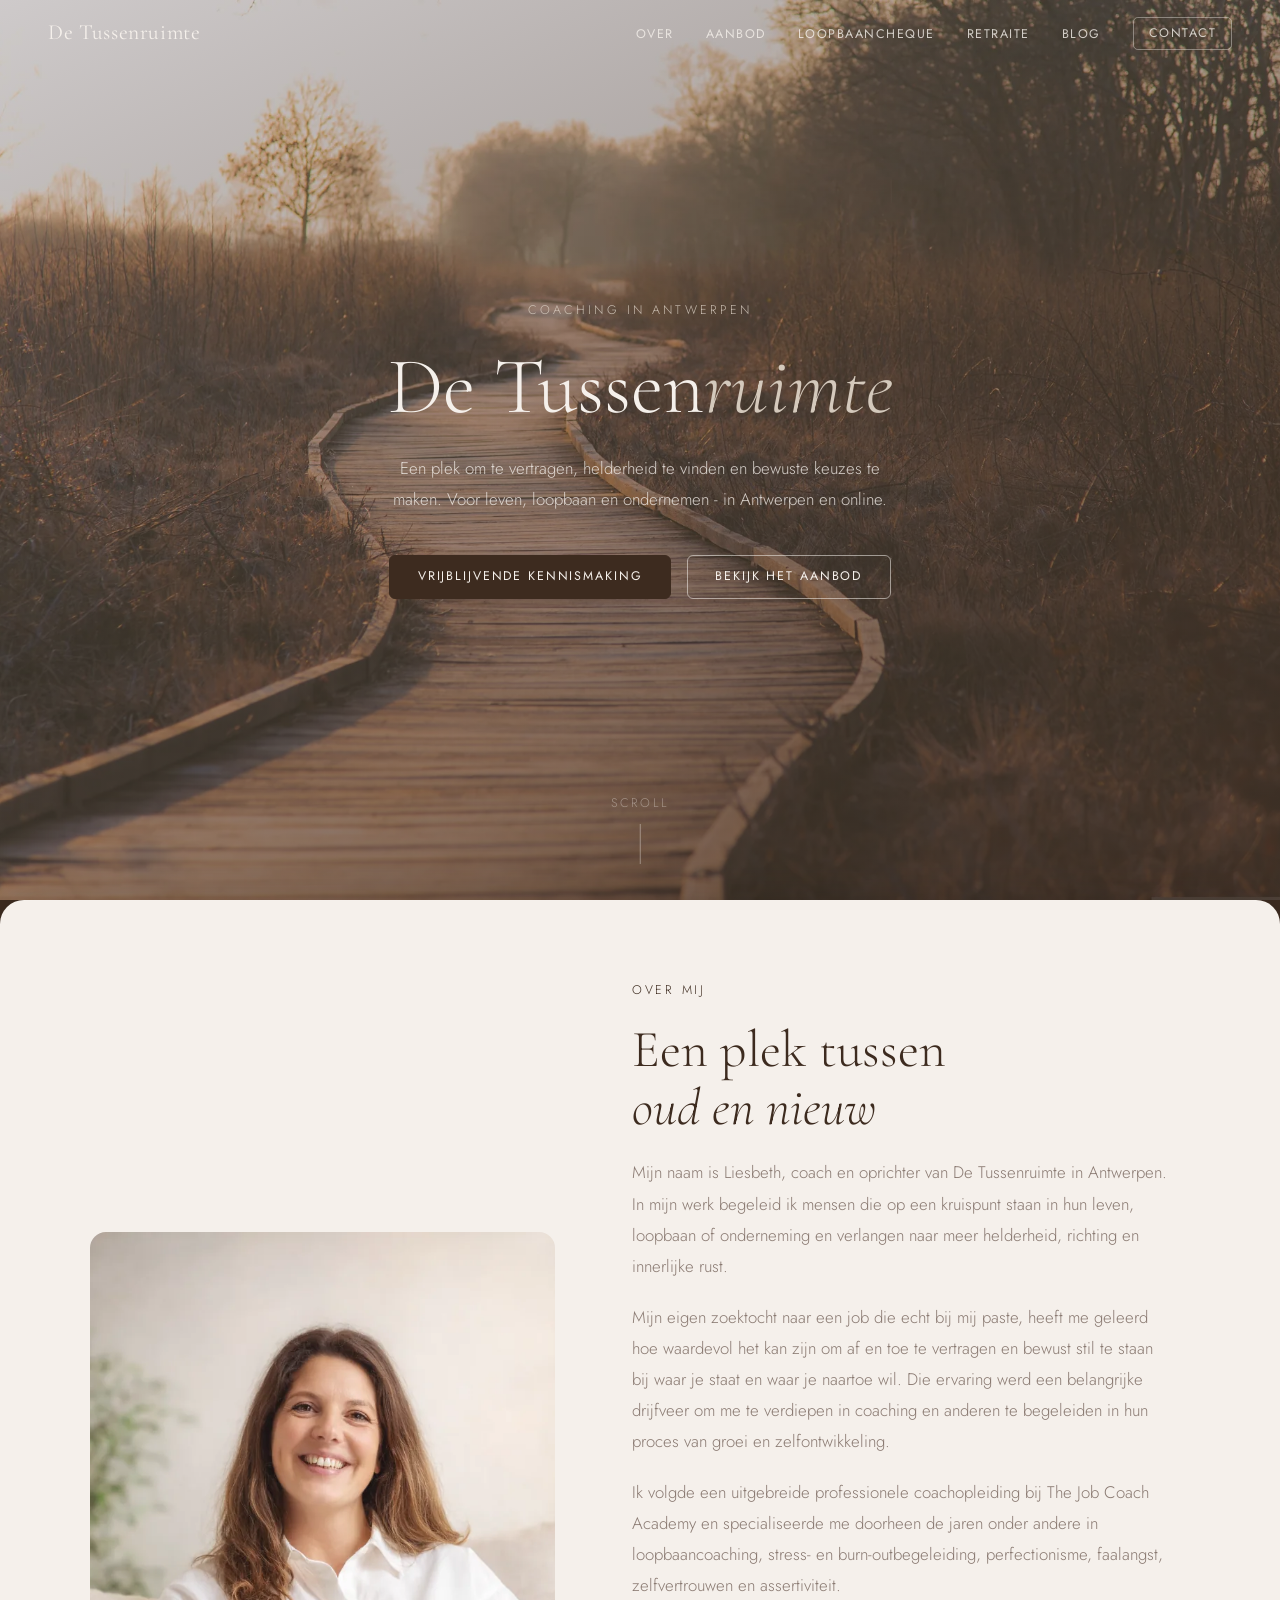
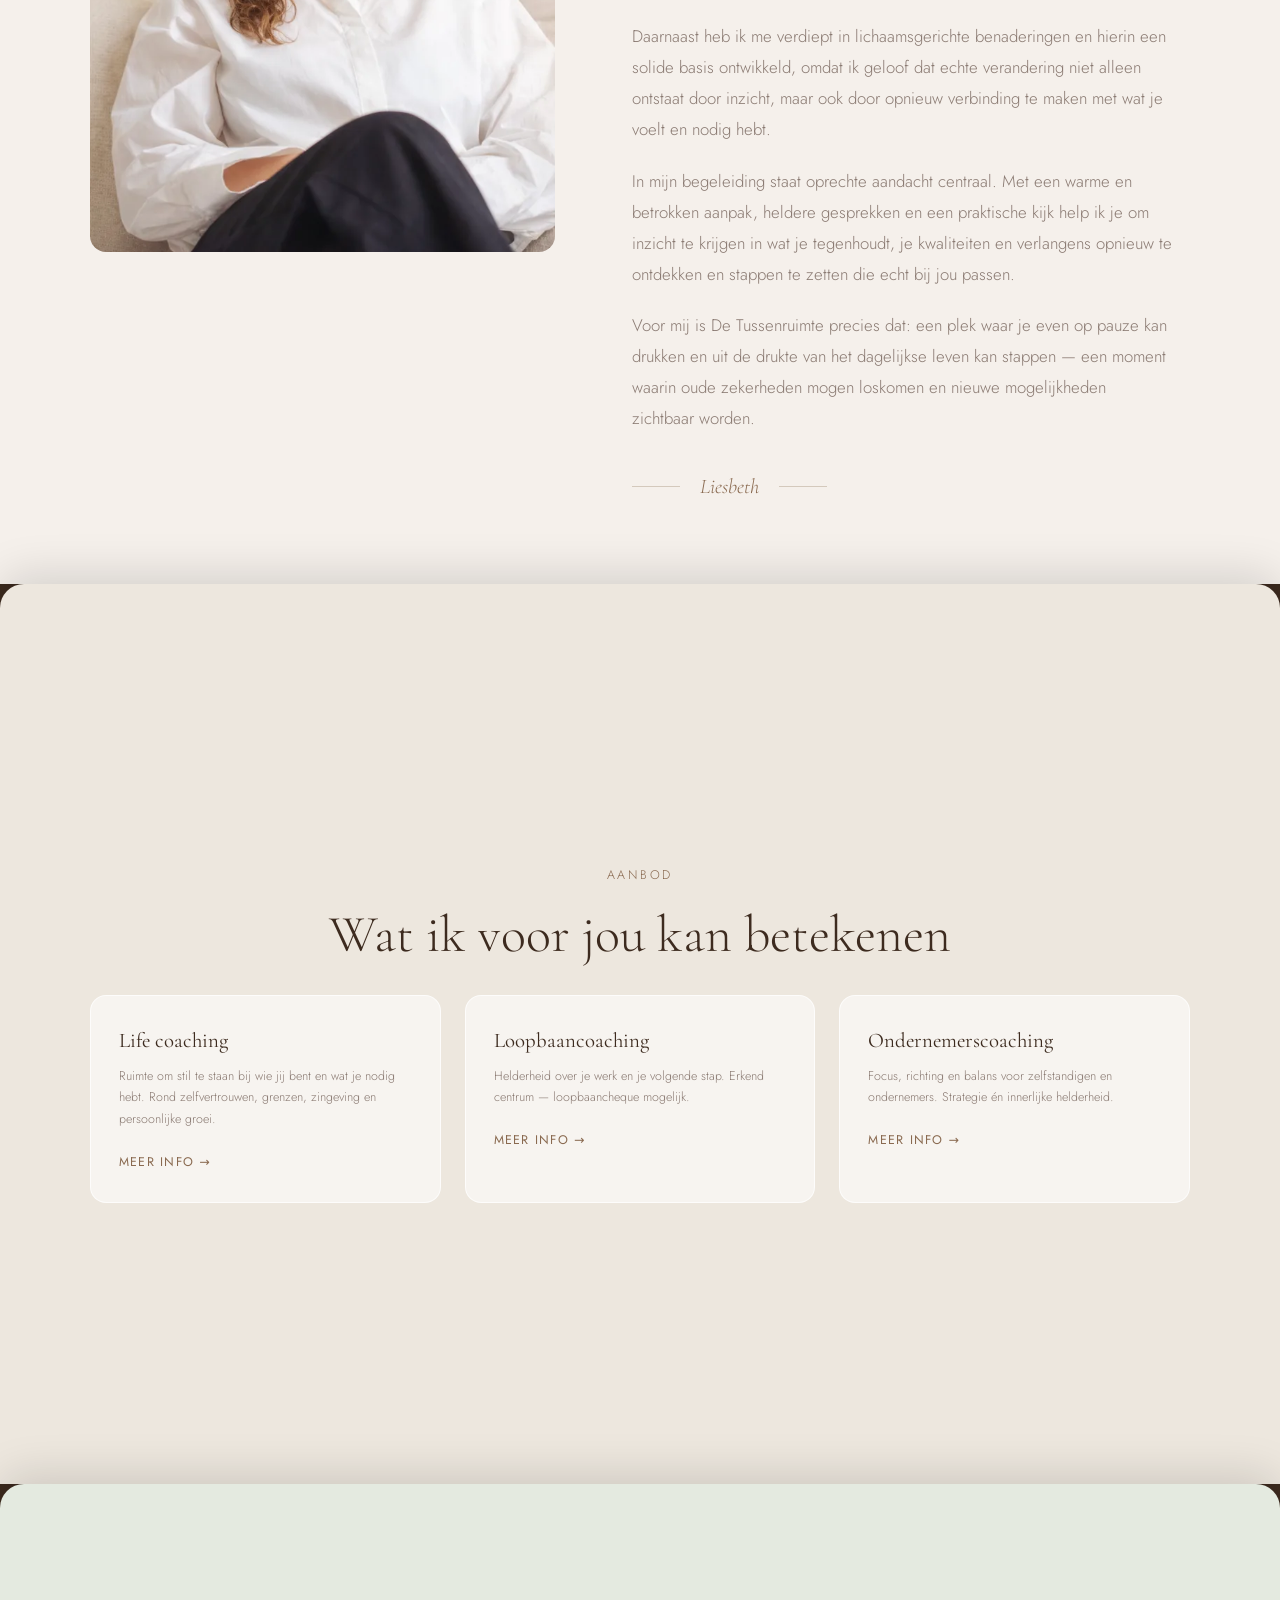
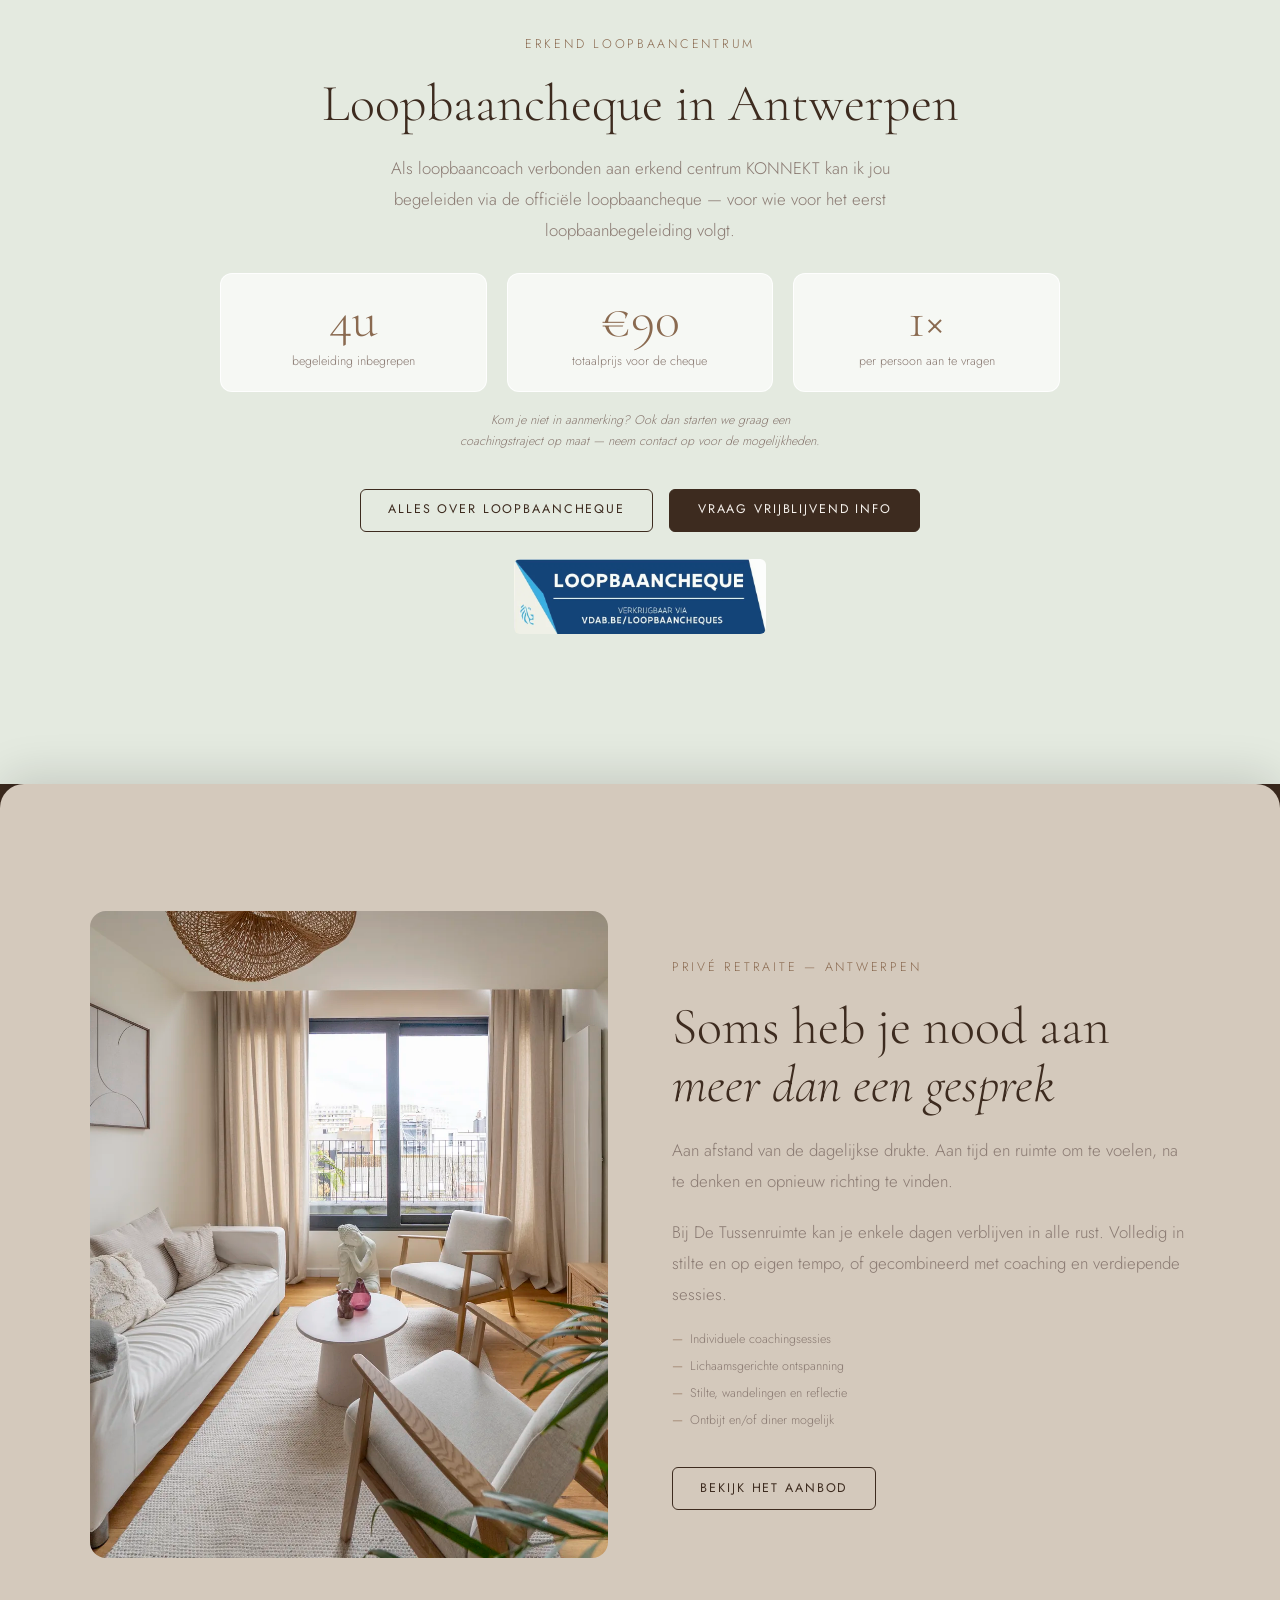
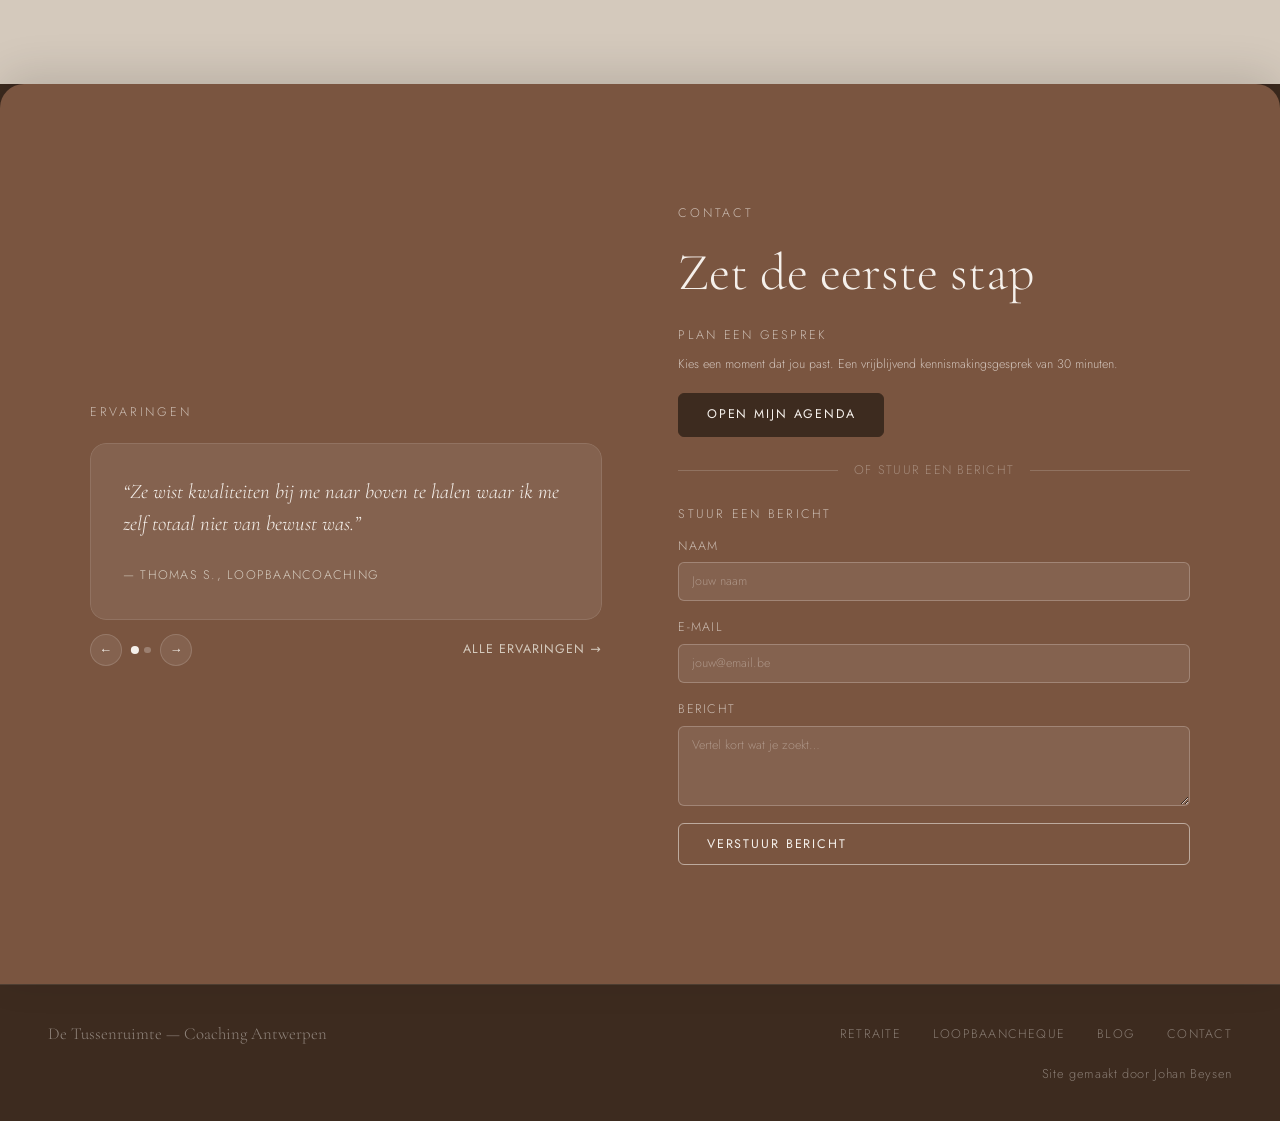
==== index.html @ 57e511c9 "and again" ====
<!DOCTYPE html>
<html lang="nl">
<head>
    <meta charset="UTF-8">
    <meta name="viewport" content="width=device-width, initial-scale=1.0">
    <title>De Tussenruimte — Coaching voor leven, loopbaan en ondernemen in Antwerpen</title>
    <meta name="description" content="De Tussenruimte biedt life coaching, loopbaancoaching en ondernemerscoaching in Antwerpen. Een plek om te vertragen, helderheid te vinden en bewuste keuzes te maken.">
    <link rel="canonical" href="/">

    <link rel="stylesheet" href="assets/css/main.css">
    <link href="https://assets.calendly.com/assets/external/widget.css" rel="stylesheet">
</head>
<body>

    <!-- ══════════════════════════════════════════════════════════════════
         NAVIGATIE (gedeeld over alle pagina's)
         ══════════════════════════════════════════════════════════════════ -->
    <nav class="site-nav" aria-label="Hoofdnavigatie">
        <a href="/" class="site-nav__logo">De Tussenruimte</a>

        <!-- Desktop links -->
        <ul class="site-nav__links" role="list">
            <li><a href="#over"            class="site-nav__link">Over</a></li>
            <li><a href="#diensten"        class="site-nav__link">Aanbod</a></li>
            <li><a href="#loopbaancheque"  class="site-nav__link">Loopbaancheque</a></li>
            <li><a href="retraite/"        class="site-nav__link">Retraite</a></li>
            <li><a href="blog/"            class="site-nav__link">Blog</a></li>
            <li><a href="#contact"         class="site-nav__link site-nav__link--cta">Contact</a></li>
        </ul>

        <!-- Hamburger (mobiel) -->
        <button class="site-nav__toggle" aria-label="Menu openen" aria-expanded="false">
            <span></span><span></span><span></span>
        </button>
    </nav>

    <!-- Mobiel volledige-scherm menu -->
    <div class="site-nav__mobile-menu" role="dialog" aria-label="Mobiel menu">
        <a href="#over"           class="site-nav__mobile-link">Over</a>
        <a href="#diensten"       class="site-nav__mobile-link">Aanbod</a>
        <a href="#loopbaancheque" class="site-nav__mobile-link">Loopbaancheque</a>
        <a href="retraite/"       class="site-nav__mobile-link">Retraite</a>
        <a href="blog/"           class="site-nav__mobile-link">Blog</a>
        <a href="#contact"        class="site-nav__mobile-link">Contact</a>
    </div>


    <div class="stack-wrapper">

    <!-- ══════════════════════════════════════════════════════════════════
         SECTIE 1 — Hero  (onderste laag, als eerste zichtbaar)
         ══════════════════════════════════════════════════════════════════ -->
    <section id="hero" class="stack-section section--hero" aria-label="Hero">
        <div class="hero__bg"     aria-hidden="true"></div>
        <div class="hero__overlay" aria-hidden="true"></div>

        <div class="hero__content">
            <p class="hero__eyebrow" data-cms="home.hero.eyebrow">Coaching in Antwerpen</p>
            <h1 class="hero__title" data-cms="home.hero.title">
                De Tussen<em>ruimte</em>
            </h1>
            <p class="hero__intro" data-cms="home.hero.intro">
                Een plek om te vertragen, helderheid te vinden en bewuste keuzes te maken.<br>
                Voor leven, loopbaan en ondernemen — in Antwerpen en online.
            </p>
            <div class="hero__ctas">
                <a href="#contact" class="btn btn--primary">Vrijblijvende kennismaking</a>
                <a href="#diensten" class="btn btn--outline-light">Bekijk het aanbod</a>
            </div>
        </div>

        <div class="hero__scroll-hint" aria-hidden="true">Scroll</div>
    </section>


    <!-- ══════════════════════════════════════════════════════════════════
         SECTIE 2 — Over De Tussenruimte  (schuift over de hero)
         ══════════════════════════════════════════════════════════════════ -->
    <section id="over" class="stack-section section--over" aria-label="Over De Tussenruimte">
        <div class="over__layout">
            <div class="over__image">
                <picture>
                    <source srcset="assets/Images/coaching/portretLiesbeth.webp" type="image/webp">
                    <img
                        src="assets/Images/coaching/portretLiesbeth.png"
                        alt="Liesbeth — coach bij De Tussenruimte"
                        loading="lazy"
                    >
                </picture>
            </div>
            <div class="section__inner">
                <p class="section__label">Over mij</p>
                <h2 class="section__title">
                    Een plek tussen<br><em>oud en nieuw</em>
                </h2>
                <p class="section__body" data-cms="over.tekst.1">
                    Mijn naam is Liesbeth, coach en oprichter van De Tussenruimte in Antwerpen. In mijn werk begeleid ik mensen die op een kruispunt staan in hun leven, loopbaan of onderneming en verlangen naar meer helderheid, richting en innerlijke rust.
                </p>
                <p class="section__body section__body--mt" data-cms="over.tekst.2">
                    Mijn eigen zoektocht naar een job die echt bij mij paste, heeft me geleerd hoe waardevol het kan zijn om af en toe te vertragen en bewust stil te staan bij waar je staat en waar je naartoe wil. Die ervaring werd een belangrijke drijfveer om me te verdiepen in coaching en anderen te begeleiden in hun proces van groei en zelfontwikkeling.
                </p>
                <p class="section__body section__body--mt" data-cms="over.tekst.3">
                    Ik volgde een uitgebreide professionele coachopleiding bij The Job Coach Academy en specialiseerde me doorheen de jaren onder andere in loopbaancoaching, stress- en burn-outbegeleiding, perfectionisme, faalangst, zelfvertrouwen en assertiviteit.
                </p>
                <p class="section__body section__body--mt" data-cms="over.tekst.4">
                    Daarnaast heb ik me verdiept in lichaamsgerichte benaderingen en hierin een solide basis ontwikkeld, omdat ik geloof dat echte verandering niet alleen ontstaat door inzicht, maar ook door opnieuw verbinding te maken met wat je voelt en nodig hebt.
                </p>
                <p class="section__body section__body--mt" data-cms="over.tekst.5">
                    In mijn begeleiding staat oprechte aandacht centraal. Met een warme en betrokken aanpak, heldere gesprekken en een praktische kijk help ik je om inzicht te krijgen in wat je tegenhoudt, je kwaliteiten en verlangens opnieuw te ontdekken en stappen te zetten die echt bij jou passen.
                </p>
                <p class="section__body section__body--mt" data-cms="over.tekst.6">
                    Voor mij is De Tussenruimte precies dat: een plek waar je even op pauze kan drukken en uit de drukte van het dagelijkse leven kan stappen — een moment waarin oude zekerheden mogen loskomen en nieuwe mogelijkheden zichtbaar worden.
                </p>
                <div class="over__signature">
                    <div class="over__signature-line"></div>
                    <span class="over__signature-name">Liesbeth</span>
                    <div class="over__signature-line"></div>
                </div>
            </div>
        </div>
    </section>


    <!-- ══════════════════════════════════════════════════════════════════
         SECTIE 3 — Diensten  (schuift over "Over")
         ══════════════════════════════════════════════════════════════════ -->
    <section id="diensten" class="stack-section section--diensten" aria-label="Aanbod">
        <div class="section__inner section__inner--lg">
            <p class="section__label">Aanbod</p>
            <h2 class="section__title">Wat ik voor jou kan betekenen</h2>

            <div class="service-grid">

                <article class="service-card">
                    <div class="service-card__number">01</div>
                    <h3 class="service-card__title">Life coaching</h3>
                    <p class="service-card__text">
                        Ruimte om stil te staan bij wie jij bent en wat je nodig hebt.
                        Rond zelfvertrouwen, grenzen, zingeving en persoonlijke groei.
                    </p>
                    <a href="life-coaching/" class="service-card__link">Meer info</a>
                </article>

                <article class="service-card">
                    <div class="service-card__number">02</div>
                    <h3 class="service-card__title">Loopbaancoaching</h3>
                    <p class="service-card__text">
                        Helderheid over je werk en je volgende stap. Erkend centrum —
                        loopbaancheque mogelijk.
                    </p>
                    <a href="loopbaancoaching/" class="service-card__link">Meer info</a>
                </article>

                <article class="service-card">
                    <div class="service-card__number">03</div>
                    <h3 class="service-card__title">Ondernemerscoaching</h3>
                    <p class="service-card__text">
                        Focus, richting en balans voor zelfstandigen en ondernemers.
                        Strategie én innerlijke helderheid.
                    </p>
                    <a href="ondernemerscoaching/" class="service-card__link">Meer info</a>
                </article>

            </div>
        </div>
    </section>


    <!-- ══════════════════════════════════════════════════════════════════
         SECTIE 4 — Loopbaancheque  (id voor directe SEO-link)
         ══════════════════════════════════════════════════════════════════ -->
    <section id="loopbaancheque" class="stack-section section--cheque" aria-label="Loopbaancheque">
        <div class="section__inner section__inner--md">
            <p class="section__label">Erkend loopbaancentrum</p>
            <h2 class="section__title">Loopbaancheque in Antwerpen</h2>
            <p class="section__body">
                Als loopbaancoach verbonden aan erkend centrum KONNEKT kan ik jou
                begeleiden via de officiële loopbaancheque — voor wie voor het eerst
                loopbaanbegeleiding volgt.
            </p>

            <div class="cheque-highlights">
                <div class="cheque-item">
                    <div class="cheque-item__value">4u</div>
                    <div class="cheque-item__desc">begeleiding inbegrepen</div>
                </div>
                <div class="cheque-item">
                    <div class="cheque-item__value">€90</div>
                    <div class="cheque-item__desc">totaalprijs voor de cheque</div>
                </div>
                <div class="cheque-item">
                    <div class="cheque-item__value">1×</div>
                    <div class="cheque-item__desc">per persoon aan te vragen</div>
                </div>
            </div>

            <p class="cheque-note">
                Kom je niet in aanmerking? Ook dan starten we graag een coachingstraject
                op maat — neem contact op voor de mogelijkheden.
            </p>

            <div class="section__ctas">
                <a href="loopbaancheque/" class="btn btn--outline">Alles over loopbaancheque</a>
                <a href="#contact"        class="btn btn--primary">Vraag vrijblijvend info</a>
            </div>

            <picture>
                <source srcset="assets/Images/logo-VDAB-002-768x229.webp" type="image/webp">
                <img
                    src="assets/Images/logo-VDAB-002-768x229.jpg"
                    alt="Loopbaancheque — verkrijgbaar via VDAB"
                    class="vdab-badge"
                    loading="lazy"
                >
            </picture>
        </div>
    </section>


    <!-- ══════════════════════════════════════════════════════════════════
         SECTIE 5 — Retraite teaser  (schuift over "Loopbaancheque")
         ══════════════════════════════════════════════════════════════════ -->
    <section id="retraite-preview" class="stack-section section--retraite" aria-label="Privé retraite">
        <div class="retraite-layout">

            <div class="retraite-layout__image">
                <picture>
                    <source srcset="assets/Images/retraite/RS_04583.webp" type="image/webp">
                    <img
                        src="assets/Images/retraite/RS_04583.jpg"
                        alt="Lichte woonkamer van de retraiteruimte in Antwerpen"
                        data-cms="home.retraite.image"
                        loading="lazy"
                    >
                </picture>
            </div>

            <div class="retraite-layout__content">
                <p class="section__label">Privé retraite — Antwerpen</p>
                <h2 class="section__title">Soms heb je nood aan<br><em>meer dan een gesprek</em></h2>
                <p class="section__body">
                    Aan afstand van de dagelijkse drukte. Aan tijd en ruimte om te voelen,
                    na te denken en opnieuw richting te vinden.
                </p>
                <p class="section__body section__body--mt">
                    Bij De Tussenruimte kan je enkele dagen verblijven in alle rust.
                    Volledig in stilte en op eigen tempo, of gecombineerd met coaching
                    en verdiepende sessies.
                </p>

                <ul class="retraite-includes" aria-label="Wat inbegrepen is">
                    <li>Individuele coachingsessies</li>
                    <li>Lichaamsgerichte ontspanning</li>
                    <li>Stilte, wandelingen en reflectie</li>
                    <li>Ontbijt en/of diner mogelijk</li>
                </ul>

                <div class="section__ctas">
                    <a href="retraite/" class="btn btn--outline">Bekijk het aanbod</a>
                </div>
            </div>

        </div>
    </section>


    <!-- ══════════════════════════════════════════════════════════════════
         SECTIE 6 — Contact  (bovenste laag)
         ══════════════════════════════════════════════════════════════════ -->
    <section id="contact" class="stack-section section--contact" aria-label="Contact">
        <div class="contact-layout">

            <!-- Testimonials -->
            <div>
                <p class="section__label">Ervaringen</p>
                <div class="testimonial-carousel">
                    <div class="testimonial-carousel__track-wrapper">
                        <div class="testimonial-carousel__track">
                            <a href="ervaringen/#thomas" class="testimonial-card">
                                <p class="testimonial-card__quote">
                                    Ze wist kwaliteiten bij me naar boven te halen waar ik me zelf totaal niet van bewust was.
                                </p>
                                <span class="testimonial-card__author">— Thomas S., loopbaancoaching</span>
                            </a>
                            <a href="ervaringen/#maxim" class="testimonial-card">
                                <p class="testimonial-card__quote">
                                    Haar oprecht luisteren bracht rust in dat tollend hoofd van me.
                                </p>
                                <span class="testimonial-card__author">— Maxim L., loopbaancoaching</span>
                            </a>
                        </div>
                    </div>
                    <div class="testimonial-carousel__footer">
                        <div class="testimonial-carousel__controls">
                            <button class="testimonial-carousel__btn" data-dir="-1" aria-label="Vorige">←</button>
                            <div class="testimonial-carousel__dots">
                                <button class="testimonial-carousel__dot testimonial-carousel__dot--active" aria-label="Review 1"></button>
                                <button class="testimonial-carousel__dot" aria-label="Review 2"></button>
                            </div>
                            <button class="testimonial-carousel__btn" data-dir="1" aria-label="Volgende">→</button>
                        </div>
                        <a href="ervaringen/" class="testimonial-carousel__link">Alle ervaringen</a>
                    </div>
                </div>
            </div>

            <!-- Contactopties -->
            <div>
                <p class="section__label">Contact</p>
                <h2 class="section__title">
                    Zet de eerste stap
                </h2>

                <!-- Optie 1: Calendly -->
                <p class="contact-option__heading">Plan een gesprek</p>
                <p class="contact-option__text">
                    Kies een moment dat jou past. Een vrijblijvend
                    kennismakingsgesprek van 30 minuten.
                </p>
                <a href="" onclick="Calendly.initPopupWidget({url:'https://calendly.com/liesbeth-de-tussenruimte'});return false;" class="btn btn--primary">Open mijn agenda</a>

                <!-- Scheiding -->
                <div class="contact-divider"><span>of stuur een bericht</span></div>

                <!-- Optie 2: Formulier -->
                <p class="contact-option__heading">Stuur een bericht</p>
                <form
                    name="contact"
                    method="POST"
                    netlify
                    data-netlify="true"
                    netlify-honeypot="bot-field"
                    action="/bedankt/"
                    class="contact-form"
                >
                    <input type="hidden" name="form-name" value="contact">
                    <p hidden><input name="bot-field"></p>

                    <div class="form-group">
                        <label for="naam">Naam</label>
                        <input
        ''                    type="text"
                            id="naam"
                            name="naam"
                            placeholder="Jouw naam"
                            required
                            autocomplete="name"
                        >
                    </div>

                    <div class="form-group">
                        <label for="email">E-mail</label>
                        <input
                            type="email"
                            id="email"
                            name="email"
                            placeholder="jouw@email.be"
                            required
                            autocomplete="email"
                        >
                    </div>

                    <div class="form-group">
                        <label for="bericht">Bericht</label>
                        <textarea
                            id="bericht"
                            name="bericht"
                            placeholder="Vertel kort wat je zoekt…"
                            required
                        ></textarea>
                    </div>

                    <button type="submit" class="btn btn--outline-light">
                        Verstuur bericht
                    </button>
                </form>
            </div>

        </div>
    </section>

    </div><!-- /.stack-wrapper -->


    <!-- ══════════════════════════════════════════════════════════════════
         FOOTER
         ══════════════════════════════════════════════════════════════════ -->
    <footer class="site-footer">
        <span class="footer__brand">De Tussenruimte — Coaching Antwerpen</span>
        <nav class="footer__links" aria-label="Footernavigatie">
            <a href="retraite/"      class="footer__link">Retraite</a>
            <a href="loopbaancheque/" class="footer__link">Loopbaancheque</a>
            <a href="blog/"          class="footer__link">Blog</a>
            <a href="#contact"       class="footer__link">Contact</a>
        </nav>
        <small class="footer__credit">Site gemaakt door <a href="https://johanbeysen.online" rel="noopener noreferrer">Johan Beysen</a></small>
    </footer>

    <script src="https://assets.calendly.com/assets/external/widget.js" type="text/javascript" async></script>
    <script src="assets/js/nav.js"></script>
    <script src="assets/js/content.js"></script>
    <script>
      (function() {
        var hash = window.location.hash || '';
        if (hash.includes('invite_token') || hash.includes('confirmation_token') || hash.includes('recovery_token')) {
          var s = document.createElement('script');
          s.src = 'https://identity.netlify.com/v1/netlify-identity-widget.js';
          s.onload = function() {
            window.netlifyIdentity.on('login', function() {
              document.location.href = '/admin/';
            });
          };
          document.head.appendChild(s);
        }
      })();
    </script>
</body>
</html>
---- assets/css/main.css ----
/* ============================================================================
   De Tussenruimte — Gedeelde stijlen
   Organisatie: fonts → tokens → reset → nav → knoppen → layout → secties → footer
   ============================================================================ */

/* ─── Zelf-gehoste fonts (OFL-licentie) ─────────────────────────────────── */
@font-face {
    font-family: 'Cormorant Garamond';
    font-style: normal;
    font-weight: 300;
    font-display: swap;
    src: url('../fonts/cormorant-garamond-normal-latin-ext.woff2') format('woff2');
    unicode-range: U+0100-02BA, U+02BD-02C5, U+02C7-02CC, U+02CE-02D7, U+02DD-02FF, U+0304, U+0308, U+0329, U+1D00-1DBF, U+1E00-1E9F, U+1EF2-1EFF, U+2020, U+20A0-20AB, U+20AD-20C0, U+2113, U+2C60-2C7F, U+A720-A7FF;
}
@font-face {
    font-family: 'Cormorant Garamond';
    font-style: normal;
    font-weight: 300;
    font-display: swap;
    src: url('../fonts/cormorant-garamond-normal-latin.woff2') format('woff2');
    unicode-range: U+0000-00FF, U+0131, U+0152-0153, U+02BB-02BC, U+02C6, U+02DA, U+02DC, U+0304, U+0308, U+0329, U+2000-206F, U+20AC, U+2122, U+2191, U+2193, U+2212, U+2215, U+FEFF, U+FFFD;
}
@font-face {
    font-family: 'Cormorant Garamond';
    font-style: normal;
    font-weight: 400;
    font-display: swap;
    src: url('../fonts/cormorant-garamond-normal-latin-ext.woff2') format('woff2');
    unicode-range: U+0100-02BA, U+02BD-02C5, U+02C7-02CC, U+02CE-02D7, U+02DD-02FF, U+0304, U+0308, U+0329, U+1D00-1DBF, U+1E00-1E9F, U+1EF2-1EFF, U+2020, U+20A0-20AB, U+20AD-20C0, U+2113, U+2C60-2C7F, U+A720-A7FF;
}
@font-face {
    font-family: 'Cormorant Garamond';
    font-style: normal;
    font-weight: 400;
    font-display: swap;
    src: url('../fonts/cormorant-garamond-normal-latin.woff2') format('woff2');
    unicode-range: U+0000-00FF, U+0131, U+0152-0153, U+02BB-02BC, U+02C6, U+02DA, U+02DC, U+0304, U+0308, U+0329, U+2000-206F, U+20AC, U+2122, U+2191, U+2193, U+2212, U+2215, U+FEFF, U+FFFD;
}
@font-face {
    font-family: 'Cormorant Garamond';
    font-style: italic;
    font-weight: 300;
    font-display: swap;
    src: url('../fonts/cormorant-garamond-italic-300-latin-ext.woff2') format('woff2');
    unicode-range: U+0100-02BA, U+02BD-02C5, U+02C7-02CC, U+02CE-02D7, U+02DD-02FF, U+0304, U+0308, U+0329, U+1D00-1DBF, U+1E00-1E9F, U+1EF2-1EFF, U+2020, U+20A0-20AB, U+20AD-20C0, U+2113, U+2C60-2C7F, U+A720-A7FF;
}
@font-face {
    font-family: 'Cormorant Garamond';
    font-style: italic;
    font-weight: 300;
    font-display: swap;
    src: url('../fonts/cormorant-garamond-italic-300-latin.woff2') format('woff2');
    unicode-range: U+0000-00FF, U+0131, U+0152-0153, U+02BB-02BC, U+02C6, U+02DA, U+02DC, U+0304, U+0308, U+0329, U+2000-206F, U+20AC, U+2122, U+2191, U+2193, U+2212, U+2215, U+FEFF, U+FFFD;
}
@font-face {
    font-family: 'Jost';
    font-style: normal;
    font-weight: 300;
    font-display: swap;
    src: url('../fonts/jost-normal-latin-ext.woff2') format('woff2');
    unicode-range: U+0100-02BA, U+02BD-02C5, U+02C7-02CC, U+02CE-02D7, U+02DD-02FF, U+0304, U+0308, U+0329, U+1D00-1DBF, U+1E00-1E9F, U+1EF2-1EFF, U+2020, U+20A0-20AB, U+20AD-20C0, U+2113, U+2C60-2C7F, U+A720-A7FF;
}
@font-face {
    font-family: 'Jost';
    font-style: normal;
    font-weight: 300;
    font-display: swap;
    src: url('../fonts/jost-normal-latin.woff2') format('woff2');
    unicode-range: U+0000-00FF, U+0131, U+0152-0153, U+02BB-02BC, U+02C6, U+02DA, U+02DC, U+0304, U+0308, U+0329, U+2000-206F, U+20AC, U+2122, U+2191, U+2193, U+2212, U+2215, U+FEFF, U+FFFD;
}
@font-face {
    font-family: 'Jost';
    font-style: normal;
    font-weight: 400;
    font-display: swap;
    src: url('../fonts/jost-normal-latin-ext.woff2') format('woff2');
    unicode-range: U+0100-02BA, U+02BD-02C5, U+02C7-02CC, U+02CE-02D7, U+02DD-02FF, U+0304, U+0308, U+0329, U+1D00-1DBF, U+1E00-1E9F, U+1EF2-1EFF, U+2020, U+20A0-20AB, U+20AD-20C0, U+2113, U+2C60-2C7F, U+A720-A7FF;
}
@font-face {
    font-family: 'Jost';
    font-style: normal;
    font-weight: 400;
    font-display: swap;
    src: url('../fonts/jost-normal-latin.woff2') format('woff2');
    unicode-range: U+0000-00FF, U+0131, U+0152-0153, U+02BB-02BC, U+02C6, U+02DA, U+02DC, U+0304, U+0308, U+0329, U+2000-206F, U+20AC, U+2122, U+2191, U+2193, U+2212, U+2215, U+FEFF, U+FFFD;
}

/* ─── Design tokens ──────────────────────────────────────────────────────── */
:root {
    /* Kleurenpalet: zachte aardtonen */
    --clr-cream:        #f5f0eb;
    --clr-sand:         #ede7de;
    --clr-sage:         #e4eae0;
    --clr-stone:        #d4c9bc;
    --clr-earth:        #8a6a50;
    --clr-deep:         #3d2b1f;
    --clr-text:         #2d2420;
    --clr-text-muted:   #8a7a72;

    /* Typografie */
    --font-heading: 'Cormorant Garamond', Georgia, serif;
    --font-body:    'Jost', system-ui, sans-serif;

    /* Fluid type scale — schaalt vloeiend mee met de schermgrootte */
    --type-label:   clamp(0.68rem,  1.3vw,  0.78rem);
    --type-body:    clamp(0.95rem,  1.8vw,  1.05rem);
    --type-lead:    clamp(1.1rem,   2.2vw,  1.3rem);
    --type-title:   clamp(1.9rem,   4.5vw,  3.25rem);
    --type-display: clamp(2.75rem,  6.5vw,  5rem);

    /* Container-breedtes */
    --container-sm: min(640px, 88vw);
    --container-md: min(840px, 88vw);
    --container-lg: min(1100px, 88vw);

    /* Decoratief */
    --radius-card:  1.5rem;
    --shadow-card:  0 -10px 44px rgba(0, 0, 0, 0.13);
    --transition:   0.25s ease;
    --nav-h:        64px;
}

/* ─── Reset ──────────────────────────────────────────────────────────────── */
*, *::before, *::after {
    box-sizing: border-box;
    margin: 0;
    padding: 0;
}

html {
    scroll-behavior: smooth;
    -webkit-text-size-adjust: 100%;
}

body {
    font-family: var(--font-body);
    font-weight: 300;
    font-size: var(--type-body);
    color: var(--clr-text);
    background-color: var(--clr-deep);
    line-height: 1.6;
    overflow-x: hidden;
}

body.menu-open { overflow: hidden; }

img, svg { display: block; max-width: 100%; }
a        { color: inherit; text-decoration: none; }
ul       { list-style: none; }

/* ─── Navigatie ──────────────────────────────────────────────────────────── */
.site-nav {
    position: fixed;
    inset-block-start: 0;
    inset-inline: 0;
    z-index: 100;
    height: var(--nav-h);
    display: flex;
    align-items: center;
    padding-inline: clamp(1.25rem, 4vw, 3rem);
    transition:
        background-color var(--transition),
        box-shadow       var(--transition);
}

/* Achtergrond verschijnt zodra de gebruiker naar beneden scrollt (via JS) */
.site-nav.is-scrolled,
.site-nav--solid {
    background-color: rgba(245, 240, 235, 0.96);
    backdrop-filter: blur(10px);
    -webkit-backdrop-filter: blur(10px);
    box-shadow: 0 1px 20px rgba(0, 0, 0, 0.07);
}

.site-nav__logo {
    font-family: var(--font-heading);
    font-size: clamp(1.05rem, 2.5vw, 1.35rem);
    font-weight: 400;
    color: var(--clr-cream);
    letter-spacing: 0.03em;
    flex-shrink: 0;
    transition: color var(--transition);
}

.site-nav.is-scrolled .site-nav__logo,
.site-nav--solid .site-nav__logo {
    color: var(--clr-deep);
}

.site-nav__links {
    display: flex;
    align-items: center;
    gap: clamp(1rem, 2.5vw, 2.25rem);
    margin-inline-start: auto;
}

.site-nav__link {
    font-size: var(--type-label);
    font-weight: 400;
    letter-spacing: 0.12em;
    text-transform: uppercase;
    color: rgba(245, 240, 235, 0.8);
    transition: color var(--transition);
}

.site-nav__link:hover { color: var(--clr-cream); }

.site-nav.is-scrolled .site-nav__link,
.site-nav--solid .site-nav__link {
    color: var(--clr-text-muted);
}

.site-nav.is-scrolled .site-nav__link:hover,
.site-nav--solid .site-nav__link:hover {
    color: var(--clr-deep);
}

/* CTA-link in de navigatiebalk */
.site-nav__link--cta {
    padding: 0.5em 1.2em;
    border: 1px solid rgba(245, 240, 235, 0.4);
    border-radius: 0.3rem;
    transition:
        border-color     var(--transition),
        color            var(--transition),
        background-color var(--transition);
}

.site-nav.is-scrolled .site-nav__link--cta,
.site-nav--solid .site-nav__link--cta {
    border-color: var(--clr-earth);
    color: var(--clr-earth);
}

.site-nav.is-scrolled .site-nav__link--cta:hover,
.site-nav--solid .site-nav__link--cta:hover {
    background-color: var(--clr-deep);
    border-color: var(--clr-deep);
    color: var(--clr-cream);
}

/* Hamburger-knop (zichtbaar op mobiel) */
.site-nav__toggle {
    display: none;
    flex-direction: column;
    justify-content: space-between;
    width: 26px;
    height: 18px;
    background: none;
    border: none;
    cursor: pointer;
    margin-inline-start: auto;
    padding: 0;
}

.site-nav__toggle span {
    display: block;
    height: 1.5px;
    background-color: var(--clr-cream);
    border-radius: 2px;
    transition:
        background-color var(--transition),
        transform        var(--transition),
        opacity          var(--transition);
}

.site-nav.is-scrolled .site-nav__toggle span,
.site-nav--solid .site-nav__toggle span {
    background-color: var(--clr-deep);
}

.site-nav__toggle.is-open span:nth-child(1) { transform: translateY(8.25px)  rotate(45deg);  }
.site-nav__toggle.is-open span:nth-child(2) { opacity: 0; }
.site-nav__toggle.is-open span:nth-child(3) { transform: translateY(-8.25px) rotate(-45deg); }

/* Mobiel volledige-scherm menu */
.site-nav__mobile-menu {
    display: none;
    position: fixed;
    inset: 0;
    z-index: 99;
    background-color: var(--clr-cream);
    flex-direction: column;
    align-items: center;
    justify-content: center;
    gap: 2.25rem;
    padding-top: var(--nav-h);
}

.site-nav__mobile-menu.is-open { display: flex; }

.site-nav__mobile-link {
    font-family: var(--font-heading);
    font-size: clamp(1.5rem, 5vw, 2.25rem);
    font-weight: 300;
    color: var(--clr-deep);
    letter-spacing: 0.02em;
    transition: color var(--transition);
}

.site-nav__mobile-link:hover { color: var(--clr-earth); }

@media (max-width: 768px) {
    .site-nav__links  { display: none; }
    .site-nav__toggle { display: flex; }
}

/* ─── Knoppen ────────────────────────────────────────────────────────────── */
.btn {
    display: inline-flex;
    align-items: center;
    gap: 0.5em;
    padding: 0.85em 2.2em;
    font-family: var(--font-body);
    font-size: var(--type-label);
    font-weight: 400;
    letter-spacing: 0.15em;
    text-transform: uppercase;
    border-radius: 0.375rem;
    border: 1px solid transparent;
    cursor: pointer;
    transition:
        background-color var(--transition),
        color            var(--transition),
        border-color     var(--transition);
}

.btn--primary {
    background-color: var(--clr-deep);
    color: var(--clr-cream);
    border-color: var(--clr-deep);
}

.btn--primary:hover,
.btn--primary:focus-visible {
    background-color: var(--clr-earth);
    border-color: var(--clr-earth);
    outline: none;
}

.btn--outline {
    background-color: transparent;
    color: var(--clr-deep);
    border-color: var(--clr-deep);
}

.btn--outline:hover,
.btn--outline:focus-visible {
    background-color: var(--clr-deep);
    color: var(--clr-cream);
    outline: none;
}

.btn--outline-light {
    background-color: transparent;
    color: var(--clr-cream);
    border-color: rgba(245, 240, 235, 0.55);
}

.btn--outline-light:hover,
.btn--outline-light:focus-visible {
    background-color: var(--clr-cream);
    color: var(--clr-deep);
    border-color: var(--clr-cream);
    outline: none;
}

/* ─── Gedeelde sectie-inhoud ─────────────────────────────────────────────── */
.section__inner {
    width: var(--container-sm);
    text-align: center;
}

.section__inner--md { width: var(--container-md); }
.section__inner--lg { width: var(--container-lg); }

.section__label {
    font-size: var(--type-label);
    letter-spacing: 0.22em;
    text-transform: uppercase;
    color: var(--clr-earth);
    margin-bottom: 1.25rem;
}

.section__title {
    font-family: var(--font-heading);
    font-size: var(--type-title);
    font-weight: 300;
    line-height: 1.12;
    color: var(--clr-deep);
    margin-bottom: 1.25rem;
}

.section__body {
    font-size: var(--type-body);
    color: var(--clr-text-muted);
    line-height: 1.85;
    max-width: 54ch;
    margin-inline: auto;
}

.section__ctas {
    display: flex;
    flex-wrap: wrap;
    gap: 1rem;
    justify-content: center;
    margin-top: clamp(1.75rem, 4vh, 2.75rem);
}

/* ─── Footer ─────────────────────────────────────────────────────────────── */
.site-footer {
    background-color: var(--clr-deep);
    padding: clamp(1.5rem, 4vh, 2.5rem) clamp(1.25rem, 4vw, 3rem);
    display: flex;
    flex-wrap: wrap;
    align-items: center;
    justify-content: space-between;
    gap: 1rem;
    border-top: 1px solid rgba(245, 240, 235, 0.1);
}

.footer__brand {
    font-family: var(--font-heading);
    font-size: 1.05rem;
    color: rgba(245, 240, 235, 0.45);
    font-weight: 300;
}

.footer__links {
    display: flex;
    gap: 2rem;
    flex-wrap: wrap;
}

.footer__link {
    font-size: var(--type-label);
    color: rgba(245, 240, 235, 0.4);
    letter-spacing: 0.1em;
    text-transform: uppercase;
    transition: color var(--transition);
}

.footer__link:hover { color: rgba(245, 240, 235, 0.8); }

.footer__credit {
    width: 100%;
    font-size: 0.8rem;
    color: rgba(245, 240, 235, 0.4);
    letter-spacing: 0.05em;
    text-align: right;
}

.footer__credit a {
    color: inherit;
    text-decoration: none;
    transition: color var(--transition);
}

.footer__credit a:hover { color: rgba(245, 240, 235, 0.85); }

/* ─── Startpagina: Scroll-stack ─────────────────────────────────────────── */
.stack-section {
    position: sticky;
    top: 0;
    height: 100vh;
    min-height: 560px;
    overflow: hidden;
    display: flex;
    flex-direction: column;
    align-items: center;
    justify-content: center;
}

.section--over,
.section--diensten,
.section--cheque,
.section--retraite,
.section--contact {
    border-radius: var(--radius-card) var(--radius-card) 0 0;
    box-shadow: var(--shadow-card);
}

.section--hero     { z-index: 1; }
.section--over     { z-index: 2; }
.section--diensten { z-index: 3; }
.section--cheque   { z-index: 4; }
.section--retraite { z-index: 5; }
.section--contact  { z-index: 6; }

.section--hero      { background-color: var(--clr-deep); }
.section--over      { background-color: var(--clr-cream); position: relative; height: auto; min-height: 100vh; padding-block: clamp(5rem, 9vh, 8rem); justify-content: flex-start; }
.section--diensten  { background-color: var(--clr-sand); }
.section--cheque    { background-color: var(--clr-sage); }
.section--retraite  { background-color: var(--clr-stone); }
.section--contact   { background-color: #7a5540; }

/* ─── Startpagina: Hero ──────────────────────────────────────────────────── */
.hero__bg {
    position: absolute;
    inset: 0;
    background-image: url('../Images/algemeen/pexels-path-1839000.webp');
    background-image: image-set(url('../Images/algemeen/pexels-path-1839000.webp') type('image/webp'), url('../Images/algemeen/pexels-path-1839000.jpg') type('image/jpeg'));
    background-size: cover;
    background-position: center 35%;
}

.hero__overlay {
    position: absolute;
    inset: 0;
    background: linear-gradient(
        155deg,
        rgba(61, 43, 31, 0.18) 0%,
        rgba(61, 43, 31, 0.72) 100%
    );
}

.hero__content {
    position: relative;
    z-index: 1;
    text-align: center;
    color: var(--clr-cream);
    padding: clamp(1.5rem, 5vw, 3rem);
    max-width: var(--container-md);
}

.hero__eyebrow {
    font-size: var(--type-label);
    letter-spacing: 0.25em;
    text-transform: uppercase;
    color: rgba(212, 201, 188, 0.9);
    margin-bottom: 1.5rem;
}

.hero__title {
    font-family: var(--font-heading);
    font-size: var(--type-display);
    font-weight: 300;
    line-height: 1.05;
    margin-bottom: 1.5rem;
}

.hero__title em {
    font-style: italic;
    color: var(--clr-stone);
}

.hero__intro {
    font-size: var(--type-body);
    line-height: 1.85;
    opacity: 0.82;
    max-width: 52ch;
    margin: 0 auto 2.5rem;
}

.hero__ctas {
    display: flex;
    flex-wrap: wrap;
    gap: 1rem;
    justify-content: center;
}

.hero__scroll-hint {
    position: absolute;
    bottom: clamp(1.75rem, 4vh, 2.75rem);
    left: 50%;
    translate: -50% 0;
    display: flex;
    flex-direction: column;
    align-items: center;
    gap: 0.6rem;
    color: var(--clr-cream);
    opacity: 0.4;
    font-size: var(--type-label);
    letter-spacing: 0.18em;
    text-transform: uppercase;
    pointer-events: none;
}

.hero__scroll-hint::after {
    content: '';
    width: 1px;
    height: 40px;
    background: currentColor;
    transform-origin: top;
    animation: hint-pulse 2.4s ease-in-out infinite;
}

@keyframes hint-pulse {
    0%, 100% { opacity: 0.2; transform: scaleY(0.5); }
    55%       { opacity: 1;   transform: scaleY(1);   }
}

/* ─── Startpagina: Over ──────────────────────────────────────────────────── */
.section--over .section__title,
.section--over .section__label { color: var(--clr-deep); }
.section--over .section__body  { color: var(--clr-text-muted); }

.over__signature {
    margin-top: clamp(2rem, 4vh, 3rem);
    display: flex;
    align-items: center;
    justify-content: center;
    gap: 1.25rem;
}

.over__signature-line {
    width: 48px;
    height: 1px;
    background-color: var(--clr-stone);
}

.over__signature-name {
    font-family: var(--font-heading);
    font-size: var(--type-lead);
    font-style: italic;
    color: var(--clr-earth);
}

/* ─── Startpagina: Over — portret layout ────────────────────────────────── */
.over__layout {
    display: grid;
    grid-template-columns: 1fr 1.2fr;
    gap: clamp(2.5rem, 6vw, 5rem);
    align-items: center;
    width: var(--container-lg);
}

.over__image {
    border-radius: 1rem;
    overflow: hidden;
    aspect-ratio: 3/4;
    flex-shrink: 0;
}

.over__image img {
    width: 100%;
    height: 100%;
    object-fit: cover;
    object-position: center top;
}

.over__layout .section__inner {
    width: 100%;
    text-align: left;
}

.over__layout .section__label,
.over__layout .section__title,
.over__layout .section__body {
    text-align: left;
    margin-inline: 0;
}

.over__layout .over__signature { justify-content: flex-start; }

@media (max-width: 720px) {
    .over__layout {
        grid-template-columns: 1fr;
        width: var(--container-sm);
    }
    .over__image { aspect-ratio: 4/3; }
}

/* ─── Startpagina: Diensten ──────────────────────────────────────────────── */
.service-grid {
    display: grid;
    grid-template-columns: repeat(auto-fit, minmax(min(230px, 100%), 1fr));
    gap: clamp(0.875rem, 2.5vw, 1.5rem);
    margin-top: clamp(1.5rem, 3.5vh, 2.75rem);
    text-align: left;
}

.service-card {
    background: rgba(255, 255, 255, 0.55);
    border-radius: 1rem;
    padding: clamp(1.25rem, 2.5vw, 1.75rem);
    border: 1px solid rgba(255, 255, 255, 0.7);
    transition: transform var(--transition), box-shadow var(--transition);
}

.service-card:hover {
    transform: translateY(-3px);
    box-shadow: 0 8px 28px rgba(61, 43, 31, 0.1);
}

.service-card__number {
    display: none;
}

.service-card__title {
    font-family: var(--font-heading);
    font-size: var(--type-lead);
    font-weight: 400;
    color: var(--clr-deep);
    margin-bottom: 0.5rem;
}

.service-card__text {
    font-size: var(--type-label);
    color: var(--clr-text-muted);
    line-height: 1.75;
    margin-bottom: 1rem;
}

.service-card__link {
    font-size: var(--type-label);
    font-weight: 400;
    letter-spacing: 0.1em;
    text-transform: uppercase;
    color: var(--clr-earth);
    display: inline-flex;
    align-items: center;
    gap: 0.4em;
    transition: gap var(--transition), color var(--transition);
}

.service-card__link::after { content: '→'; }
.service-card__link:hover  { gap: 0.7em; color: var(--clr-deep); }

/* ─── Startpagina: Loopbaancheque ────────────────────────────────────────── */
.cheque-highlights {
    display: grid;
    grid-template-columns: repeat(auto-fit, minmax(min(160px, 100%), 1fr));
    gap: clamp(0.75rem, 2vw, 1.25rem);
    margin-top: clamp(1.5rem, 3vh, 2.25rem);
}

.cheque-item {
    background: rgba(255, 255, 255, 0.65);
    border-radius: 0.75rem;
    padding: 1.25rem 1rem;
    text-align: center;
    border: 1px solid rgba(255, 255, 255, 0.85);
}

.cheque-item__value {
    font-family: var(--font-heading);
    font-size: var(--type-title);
    color: var(--clr-earth);
    line-height: 1;
    margin-bottom: 0.4rem;
}

.cheque-item__desc {
    font-size: var(--type-label);
    color: var(--clr-text-muted);
    line-height: 1.5;
}

.cheque-note {
    font-size: var(--type-label);
    color: var(--clr-text-muted);
    font-style: italic;
    max-width: 52ch;
    margin: clamp(1rem, 2vh, 1.5rem) auto 0;
    line-height: 1.7;
}

/* ─── Startpagina: Retraite preview ─────────────────────────────────────── */
.retraite-layout {
    display: grid;
    grid-template-columns: 1fr 1fr;
    gap: clamp(2rem, 5vw, 4rem);
    align-items: center;
    width: var(--container-lg);
}

.retraite-layout__image {
    border-radius: 1rem;
    overflow: hidden;
    aspect-ratio: 4/5;
}

.retraite-layout__image img {
    width: 100%;
    height: 100%;
    object-fit: cover;
}

.retraite-layout__content .section__label,
.retraite-layout__content .section__title,
.retraite-layout__content .section__body {
    text-align: left;
    margin-inline: 0;
}

.retraite-layout__content .section__ctas { justify-content: flex-start; }

.retraite-includes {
    margin-top: 1.25rem;
    display: flex;
    flex-direction: column;
    gap: 0.45rem;
}

.retraite-includes li {
    display: flex;
    align-items: baseline;
    gap: 0.6em;
    font-size: var(--type-label);
    color: var(--clr-text-muted);
    line-height: 1.6;
}

.retraite-includes li::before {
    content: '—';
    color: var(--clr-earth);
    flex-shrink: 0;
}

@media (max-width: 680px) {
    .retraite-layout {
        grid-template-columns: 1fr;
        width: var(--container-sm);
    }

    .retraite-layout__image { aspect-ratio: 16/9; }
}

/* ─── Startpagina: Contact ───────────────────────────────────────────────── */
.section--contact .section__label { color: rgba(245, 240, 235, 0.65); }
.section--contact .section__title { color: var(--clr-cream); margin-bottom: 1.5rem; }
.section--contact .section__body  { color: rgba(245, 240, 235, 0.75); }

.contact-layout {
    display: grid;
    grid-template-columns: 1fr 1fr;
    gap: clamp(3rem, 6vw, 6rem);
    align-items: center;
    width: var(--container-lg);
}

.contact-layout .section__label,
.contact-layout .section__title,
.contact-layout .section__body {
    text-align: left;
    margin-inline: 0;
}

.contact-layout .section__ctas    { justify-content: flex-start; }
.contact-layout .testimonial-grid { width: 100%; margin-top: 0; }

@media (max-width: 720px) {
    .contact-layout {
        grid-template-columns: 1fr;
        width: var(--container-sm);
    }

    .section--contact {
        height: auto;
        min-height: 100vh;
        overflow-y: visible;
        justify-content: flex-start;
        padding-top: calc(var(--nav-h) + 2.5rem);
        padding-bottom: 3rem;
    }
}

/* ─── Contactformulier ───────────────────────────────────────────────────── */
.contact-form {
    display: flex;
    flex-direction: column;
    gap: 1.1rem;
    margin-top: 0.75rem;
}

.contact-form .form-group {
    display: flex;
    flex-direction: column;
    gap: 0.35rem;
}

.contact-form label {
    font-size: var(--type-label);
    letter-spacing: 0.1em;
    text-transform: uppercase;
    color: rgba(245, 240, 235, 0.65);
}

.contact-form input,
.contact-form textarea {
    font-family: var(--font-body);
    font-size: var(--type-label);
    font-weight: 300;
    color: var(--clr-cream);
    background: rgba(255, 255, 255, 0.08);
    border: 1px solid rgba(245, 240, 235, 0.25);
    border-radius: 0.375rem;
    padding: 0.75em 1em;
    transition: border-color var(--transition), background var(--transition);
    width: 100%;
    box-sizing: border-box;
}

.contact-form input::placeholder,
.contact-form textarea::placeholder {
    color: rgba(245, 240, 235, 0.35);
}

.contact-form input:focus,
.contact-form textarea:focus {
    outline: none;
    border-color: rgba(245, 240, 235, 0.6);
    background: rgba(255, 255, 255, 0.13);
}

.contact-form textarea {
    resize: vertical;
    min-height: 80px;
}

.contact-form__footer {
    display: flex;
    align-items: center;
    gap: 1.25rem;
    flex-wrap: wrap;
    margin-top: 0.25rem;
}

.contact-option__heading {
    font-size: var(--type-label);
    letter-spacing: 0.18em;
    text-transform: uppercase;
    color: rgba(245, 240, 235, 0.65);
    margin-bottom: 0.5rem;
}

.contact-option__text {
    font-size: var(--type-label);
    color: rgba(245, 240, 235, 0.7);
    line-height: 1.75;
    margin-bottom: 1.1rem;
}

.contact-divider {
    display: flex;
    align-items: center;
    gap: 1rem;
    margin: 1.5rem 0;
    font-size: var(--type-label);
    letter-spacing: 0.1em;
    text-transform: uppercase;
    color: rgba(245, 240, 235, 0.35);
}

.contact-divider::before,
.contact-divider::after {
    content: '';
    flex: 1;
    height: 1px;
    background: rgba(245, 240, 235, 0.18);
}

/* ─── Retraite pagina ────────────────────────────────────────────────────── */
.inclusion-grid {
    display: grid;
    grid-template-columns: repeat(auto-fit, minmax(min(220px, 100%), 1fr));
    gap: clamp(1rem, 2.5vw, 1.5rem);
    margin-top: clamp(2rem, 4vh, 3.5rem);
    width: var(--container-lg);
}

.inclusion-item {
    background: rgba(255, 255, 255, 0.55);
    border-radius: 0.75rem;
    padding: clamp(1.25rem, 2.5vw, 1.75rem);
    border: 1px solid rgba(255, 255, 255, 0.75);
    text-align: left;
}

.inclusion-item__icon {
    font-size: 1.4rem;
    margin-bottom: 0.75rem;
    line-height: 1;
}

.inclusion-item__title {
    font-family: var(--font-heading);
    font-size: var(--type-lead);
    font-weight: 400;
    color: var(--clr-deep);
    margin-bottom: 0.4rem;
}

.inclusion-item__text {
    font-size: var(--type-label);
    color: var(--clr-text-muted);
    line-height: 1.75;
}

/* ─── Retraite: foto-grid ────────────────────────────────────────────────── */
.retraite-photo-grid {
    display: grid;
    grid-template-columns: repeat(3, 1fr);
    grid-template-rows: auto auto;
    gap: 0.625rem;
    width: var(--container-lg);
    margin-top: clamp(2rem, 4vh, 3rem);
}

.retraite-photo-grid__item {
    border-radius: 0.5rem;
    overflow: hidden;
    aspect-ratio: 4/3;
}

.retraite-photo-grid__item--tall {
    grid-row: span 2;
    aspect-ratio: unset;
}

.retraite-photo-grid__item img {
    width: 100%;
    height: 100%;
    object-fit: cover;
    display: block;
    transition: transform 0.4s ease;
}

.retraite-photo-grid__item:hover img { transform: scale(1.03); }

@media (max-width: 680px) {
    .retraite-photo-grid {
        grid-template-columns: 1fr 1fr;
        width: var(--container-sm);
    }
    .retraite-photo-grid__item--tall {
        grid-row: span 1;
        aspect-ratio: 4/3;
    }
}

.quote-block {
    border-left: 2px solid var(--clr-earth);
    padding-left: clamp(1.25rem, 3vw, 2rem);
    margin: clamp(2.5rem, 5vh, 4rem) auto;
    max-width: 52ch;
    text-align: left;
}

.quote-block__text {
    font-family: var(--font-heading);
    font-size: var(--type-lead);
    font-style: italic;
    font-weight: 300;
    color: var(--clr-deep);
    line-height: 1.55;
    margin-bottom: 0.75rem;
}

.quote-block__source {
    font-size: var(--type-label);
    color: var(--clr-earth);
    letter-spacing: 0.1em;
    text-transform: uppercase;
}

.booking-info {
    display: grid;
    grid-template-columns: repeat(auto-fit, minmax(min(200px, 100%), 1fr));
    gap: clamp(0.75rem, 2vw, 1.25rem);
    margin-top: clamp(1.75rem, 4vh, 3rem);
    width: var(--container-md);
}

.booking-item {
    text-align: center;
    padding: 1.5rem 1rem;
    border-radius: 0.75rem;
    background: rgba(255, 255, 255, 0.08);
    border: 1px solid rgba(255, 255, 255, 0.12);
}

.booking-item__label {
    font-size: var(--type-label);
    letter-spacing: 0.18em;
    text-transform: uppercase;
    color: var(--clr-stone);
    margin-bottom: 0.5rem;
}

.booking-item__value {
    font-family: var(--font-heading);
    font-size: var(--type-lead);
    color: var(--clr-cream);
    font-weight: 300;
}

.retraite-options {
    margin-top: 1.5rem;
    display: flex;
    flex-direction: column;
    gap: 0.5rem;
    max-width: 44ch;
    margin-inline: auto;
    text-align: left;
}

.retraite-options li {
    font-size: var(--type-label);
    color: var(--clr-text-muted);
    display: flex;
    gap: 0.6em;
}

.retraite-options li span { color: var(--clr-earth); }

/* ─── Loopbaancheque pagina ──────────────────────────────────────────────── */
.fact-row {
    display: grid;
    grid-template-columns: repeat(auto-fit, minmax(min(180px, 100%), 1fr));
    gap: clamp(0.875rem, 2vw, 1.25rem);
    margin-top: clamp(2rem, 4vh, 3.5rem);
    width: var(--container-md);
}

.fact-item {
    text-align: center;
    padding: 1.75rem 1.25rem;
    border-radius: 1rem;
    background: rgba(255, 255, 255, 0.6);
    border: 1px solid rgba(255, 255, 255, 0.8);
}

.fact-item__value {
    font-family: var(--font-heading);
    font-size: var(--type-display);
    font-weight: 300;
    color: var(--clr-earth);
    line-height: 1;
    margin-bottom: 0.5rem;
}

.fact-item__label {
    font-size: var(--type-label);
    color: var(--clr-text-muted);
    letter-spacing: 0.12em;
    text-transform: uppercase;
    line-height: 1.5;
}

.steps-list {
    width: var(--container-md);
    margin-top: clamp(2rem, 4vh, 3.5rem);
    display: flex;
    flex-direction: column;
    gap: 0;
}

.step {
    display: grid;
    grid-template-columns: 3.5rem 1fr;
    gap: 1.25rem;
    align-items: start;
    text-align: left;
    padding-bottom: clamp(1.5rem, 3vh, 2.25rem);
    position: relative;
}

.step:not(:last-child)::after {
    content: '';
    position: absolute;
    left: 1.55rem;
    top: 2.5rem;
    bottom: 0;
    width: 1px;
    background: linear-gradient(to bottom, var(--clr-stone), transparent);
}

.step__number {
    font-family: var(--font-heading);
    font-size: var(--type-title);
    color: var(--clr-stone);
    line-height: 1;
    text-align: center;
}

.step__title {
    font-family: var(--font-heading);
    font-size: var(--type-lead);
    font-weight: 400;
    color: var(--clr-deep);
    margin-bottom: 0.4rem;
    padding-top: 0.2rem;
}

.step__text {
    font-size: var(--type-label);
    color: var(--clr-text-muted);
    line-height: 1.75;
}

.conditions-list {
    margin-top: clamp(1.75rem, 3.5vh, 2.75rem);
    max-width: 48ch;
    display: flex;
    flex-direction: column;
    gap: 0.6rem;
    text-align: left;
}

.conditions-list li {
    display: flex;
    align-items: baseline;
    gap: 0.75em;
    font-size: var(--type-body);
    color: var(--clr-text-muted);
    line-height: 1.7;
}

.conditions-list li::before {
    content: '✓';
    color: var(--clr-earth);
    font-family: var(--font-heading);
    flex-shrink: 0;
    font-size: 1em;
}

.conditions-list--no li::before {
    content: '✕';
    color: var(--clr-text-muted);
}

.conditions-columns {
    display: grid;
    grid-template-columns: 1fr 1fr;
    gap: 3rem;
}

@media (max-width: 640px) {
    .conditions-columns { grid-template-columns: 1fr; gap: 2rem; }
}

.conditions-label {
    font-size: var(--type-label);
    letter-spacing: 0.12em;
    text-transform: uppercase;
    margin-bottom: 1rem;
}

.conditions-label--positive { color: var(--clr-earth); }
.conditions-label--negative { color: var(--clr-text-muted); }

.conditions-note {
    margin-top: 2rem;
    font-size: var(--type-body);
    color: var(--clr-text-muted);
    font-style: italic;
    max-width: 54ch;
}

.faq-list {
    width: var(--container-md);
    margin-top: clamp(2rem, 4vh, 3.5rem);
    text-align: left;
}

.faq-item {
    border-bottom: 1px solid rgba(0, 0, 0, 0.08);
    padding: clamp(1.25rem, 2.5vh, 1.75rem) 0;
}

.faq-item__question {
    font-family: var(--font-heading);
    font-size: var(--type-lead);
    font-weight: 400;
    color: var(--clr-deep);
    margin-bottom: 0.6rem;
}

.faq-item__answer {
    font-size: var(--type-label);
    color: var(--clr-text-muted);
    line-height: 1.8;
    max-width: 58ch;
}

/* ─── Blog pagina ────────────────────────────────────────────────────────── */
.article-grid {
    display: grid;
    grid-template-columns: repeat(auto-fill, minmax(min(300px, 100%), 1fr));
    gap: clamp(1.25rem, 3vw, 2rem);
    width: var(--container-lg);
    margin-top: clamp(2.5rem, 5vh, 4rem);
}

.article-card {
    background-color: white;
    border-radius: 1rem;
    overflow: hidden;
    display: flex;
    flex-direction: column;
    transition: transform var(--transition), box-shadow var(--transition);
}

.article-card:hover {
    transform: translateY(-4px);
    box-shadow: 0 14px 40px rgba(61, 43, 31, 0.12);
}

.article-card__image {
    aspect-ratio: 16/9;
    overflow: hidden;
}

.article-card__image img {
    width: 100%;
    height: 100%;
    object-fit: cover;
    transition: transform 0.4s ease;
}

.article-card:hover .article-card__image img { transform: scale(1.04); }

.article-card__body {
    padding: clamp(1.25rem, 2.5vw, 1.75rem);
    display: flex;
    flex-direction: column;
    flex: 1;
}

.article-card__meta {
    display: flex;
    align-items: center;
    gap: 1rem;
    margin-bottom: 0.75rem;
}

.article-card__category {
    font-size: var(--type-label);
    letter-spacing: 0.18em;
    text-transform: uppercase;
    color: var(--clr-earth);
}

.article-card__date {
    font-size: var(--type-label);
    color: var(--clr-text-muted);
}

.article-card__title {
    font-family: var(--font-heading);
    font-size: var(--type-lead);
    font-weight: 400;
    color: var(--clr-deep);
    line-height: 1.25;
    margin-bottom: 0.75rem;
}

.article-card__excerpt {
    font-size: var(--type-label);
    color: var(--clr-text-muted);
    line-height: 1.8;
    flex: 1;
    margin-bottom: 1.5rem;
}

.article-card__readmore {
    font-size: var(--type-label);
    font-weight: 400;
    letter-spacing: 0.1em;
    text-transform: uppercase;
    color: var(--clr-earth);
    display: inline-flex;
    align-items: center;
    gap: 0.4em;
    transition: gap var(--transition), color var(--transition);
    align-self: flex-start;
}

.article-card__readmore::after { content: '→'; }
.article-card__readmore:hover  { gap: 0.7em; color: var(--clr-deep); }

.article-card--featured {
    grid-column: 1 / -1;
    display: grid;
    grid-template-columns: 1fr 1fr;
    gap: 0;
}

.article-card--featured .article-card__image {
    aspect-ratio: unset;
    min-height: 300px;
}

.article-card--featured .article-card__body { padding: clamp(2rem, 4vw, 3rem); }

.article-card--featured .article-card__title {
    font-size: var(--type-title);
    line-height: 1.12;
}

@media (max-width: 600px) {
    .article-card--featured { grid-template-columns: 1fr; }
}

.newsletter-banner {
    width: var(--container-md);
    background: var(--clr-sage);
    border-radius: 1rem;
    padding: clamp(2rem, 4vw, 3rem);
    text-align: center;
    margin-top: clamp(3rem, 6vh, 5rem);
    border: 1px solid rgba(255, 255, 255, 0.7);
}

.newsletter-banner__title {
    font-family: var(--font-heading);
    font-size: var(--type-title);
    font-weight: 300;
    color: var(--clr-deep);
    margin-bottom: 0.75rem;
}

.newsletter-banner__text {
    font-size: var(--type-label);
    color: var(--clr-text-muted);
    line-height: 1.8;
    max-width: 48ch;
    margin: 0 auto 1.75rem;
}

.newsletter-form {
    display: flex;
    gap: 0.75rem;
    justify-content: center;
    flex-wrap: wrap;
    max-width: 420px;
    margin-inline: auto;
}

.newsletter-form input[type="email"] {
    flex: 1;
    min-width: 200px;
    padding: 0.8em 1em;
    border: 1px solid var(--clr-stone);
    border-radius: 0.375rem;
    font-family: var(--font-body);
    font-size: var(--type-label);
    font-weight: 300;
    color: var(--clr-text);
    background: white;
    transition: border-color var(--transition);
}

.newsletter-form input[type="email"]:focus {
    outline: none;
    border-color: var(--clr-earth);
}

.newsletter-form input[type="email"]::placeholder { color: var(--clr-text-muted); }

/* ─── Page hero achtergronden ────────────────────────────────────────────── */
.page-hero__bg--retraite {
    background-image: url('../Images/algemeen/dolfiam-boardwalk-537113.webp');
    background-image: image-set(url('../Images/algemeen/dolfiam-boardwalk-537113.webp') type('image/webp'), url('../Images/algemeen/dolfiam-boardwalk-537113.jpg') type('image/jpeg'));
    background-position: center 50%;
}

.page-hero__bg--loopbaancheque {
    background-image: url('../Images/algemeen/raychy13-summer-8848728.webp');
    background-image: image-set(url('../Images/algemeen/raychy13-summer-8848728.webp') type('image/webp'), url('../Images/algemeen/raychy13-summer-8848728.jpg') type('image/jpeg'));
    background-position: center 55%;
}

.page-hero__bg--loopbaancoaching {
    background-image: url('../Images/algemeen/dolfiam-boardwalk-537113.webp');
    background-image: image-set(url('../Images/algemeen/dolfiam-boardwalk-537113.webp') type('image/webp'), url('../Images/algemeen/dolfiam-boardwalk-537113.jpg') type('image/jpeg'));
    background-position: center 60%;
}

.page-hero__bg--life-coaching {
    background-image: url('../Images/algemeen/heikiwi-sunlight-8555131.webp');
    background-image: image-set(url('../Images/algemeen/heikiwi-sunlight-8555131.webp') type('image/webp'), url('../Images/algemeen/heikiwi-sunlight-8555131.jpg') type('image/jpeg'));
    background-position: center 50%;
}

.page-hero__bg--ondernemerscoaching {
    background-image: url('../Images/algemeen/marys_fotos-stone-3630617.webp');
    background-image: image-set(url('../Images/algemeen/marys_fotos-stone-3630617.webp') type('image/webp'), url('../Images/algemeen/marys_fotos-stone-3630617.jpg') type('image/jpeg'));
    background-position: center 40%;
}

.page-hero__bg--blog {
    background-image: url('../Images/algemeen/heikiwi-graser-10054053.webp');
    background-image: image-set(url('../Images/algemeen/heikiwi-graser-10054053.webp') type('image/webp'), url('../Images/algemeen/heikiwi-graser-10054053.jpg') type('image/jpeg'));
    background-position: center 50%;
}

/* ─── Lightbox ───────────────────────────────────────────────────────────── */
.lightbox-trigger {
    display: block;
    width: 100%;
    height: 100%;
    cursor: zoom-in;
}

.lightbox-trigger--hidden {
    display: none;
}

.lightbox-overlay {
    position: fixed;
    inset: 0;
    z-index: 1000;
    background: rgba(30, 20, 12, 0.92);
    display: flex;
    align-items: center;
    justify-content: center;
    opacity: 0;
    pointer-events: none;
    transition: opacity 0.25s ease;
}

.lightbox-overlay.is-open {
    opacity: 1;
    pointer-events: all;
}

.lightbox-inner {
    position: relative;
    max-width: min(90vw, 1100px);
    max-height: 90vh;
    display: flex;
    align-items: center;
    justify-content: center;
}

.lightbox-img {
    max-width: 100%;
    max-height: 90vh;
    object-fit: contain;
    border-radius: 0.5rem;
    display: block;
    box-shadow: 0 8px 48px rgba(0, 0, 0, 0.5);
}

.lightbox-btn {
    position: absolute;
    background: rgba(245, 240, 235, 0.15);
    border: 1px solid rgba(245, 240, 235, 0.25);
    color: var(--clr-cream);
    font-size: 1.4rem;
    line-height: 1;
    width: 2.75rem;
    height: 2.75rem;
    border-radius: 50%;
    cursor: pointer;
    display: flex;
    align-items: center;
    justify-content: center;
    transition: background 0.2s ease;
}

.lightbox-btn:hover { background: rgba(245, 240, 235, 0.28); }

.lightbox-btn--prev  { left: -3.5rem; }
.lightbox-btn--next  { right: -3.5rem; }
.lightbox-btn--close { top: -3rem; right: 0; }

.lightbox-counter {
    position: absolute;
    bottom: -2.25rem;
    left: 50%;
    transform: translateX(-50%);
    font-size: var(--type-label);
    color: rgba(245, 240, 235, 0.55);
    letter-spacing: 0.15em;
    white-space: nowrap;
}

@media (max-width: 600px) {
    .lightbox-btn--prev  { left: 0.25rem; }
    .lightbox-btn--next  { right: 0.25rem; }
    .lightbox-btn--close { top: 0.25rem; right: 0.25rem; }
}

body.lightbox-open { overflow: hidden; }

/* ─── Bedankt pagina ────────────────────────────────────────────────────── */
.thankyou-section {
    min-height: 100vh;
    display: flex;
    flex-direction: column;
    align-items: center;
    justify-content: center;
    background-color: var(--clr-cream);
    text-align: center;
    padding: var(--nav-h) 1.5rem 3rem;
}

.thankyou-icon {
    font-size: 2.5rem;
    margin-bottom: 1.5rem;
    line-height: 1;
}

.thankyou-title {
    font-family: var(--font-heading);
    font-size: var(--type-title);
    font-weight: 300;
    color: var(--clr-deep);
    margin-bottom: 1rem;
}

.thankyou-body {
    font-size: var(--type-body);
    color: var(--clr-text-muted);
    line-height: 1.8;
    max-width: 44ch;
    margin: 0 auto 2.5rem;
}

/* ─── Subpagina coaching: dienst-layout (foto + tekst naast elkaar) ─────── */
.dienst-layout {
    display: grid;
    grid-template-columns: 1fr 1.1fr;
    gap: clamp(2.5rem, 6vw, 5rem);
    align-items: start;
    width: var(--container-lg);
}

.dienst-layout--reverse { direction: rtl; }
.dienst-layout--reverse > * { direction: ltr; }

.dienst-layout__image {
    border-radius: 1rem;
    overflow: hidden;
    aspect-ratio: 3/4;
}

.dienst-layout__image img {
    width: 100%;
    height: 100%;
    object-fit: cover;
    object-position: center top;
    display: block;
}

.dienst-layout__content .section__label,
.dienst-layout__content .section__title,
.dienst-layout__content .section__body {
    text-align: left;
    margin-inline: 0;
}

@media (max-width: 780px) {
    .dienst-layout,
    .dienst-layout--reverse {
        grid-template-columns: 1fr;
        direction: ltr;
        width: var(--container-sm);
    }
    .dienst-layout__image { aspect-ratio: 4/3; }
}

/* ─── Subpagina coaching: sfeerfoto breed ────────────────────────────────── */
.sfeer-image {
    width: var(--container-lg);
    border-radius: 1rem;
    overflow: hidden;
    aspect-ratio: 21/7;
}

.sfeer-image img {
    width: 100%;
    height: 100%;
    object-fit: cover;
    object-position: center 40%;
    display: block;
}

/* ─── Subpagina coaching: duo foto's ────────────────────────────────────── */
.dienst-duo-images {
    display: grid;
    grid-template-columns: 1fr 1fr;
    gap: 0.75rem;
    width: var(--container-lg);
}

.dienst-duo-images__item {
    border-radius: 0.75rem;
    overflow: hidden;
    aspect-ratio: 4/3;
}

.dienst-duo-images__item img {
    width: 100%;
    height: 100%;
    object-fit: cover;
    display: block;
}

.dienst-duo-images__item--quote {
    display: flex;
    align-items: center;
    justify-content: center;
    background-color: var(--clr-sage);
    padding: clamp(2rem, 5vw, 3.5rem);
    aspect-ratio: auto;
    min-height: 200px;
}

.dienst-duo-images__item--quote .quote-block {
    margin: 0;
    max-width: 100%;
    border-left: none;
    padding-left: 0;
}

@media (max-width: 600px) {
    .dienst-duo-images { grid-template-columns: 1fr; }
    .sfeer-image { aspect-ratio: 16/7; }
}

/* ─── VDAB badge ─────────────────────────────────────────────────────────── */
.vdab-badge {
    display: block;
    width: clamp(180px, 30%, 280px);
    height: auto;
    margin-top: clamp(1.5rem, 3vh, 2.5rem);
    margin-inline: auto;
    border-radius: 0.375rem;
    opacity: 0.92;
}

.content-section--sage .section__body a {
    color: inherit;
    text-decoration: underline;
    text-underline-offset: 3px;
    font-weight: 500;
}

.content-section--sage .section__body a:hover {
    opacity: 0.75;
}

/* ─── Utility classes ────────────────────────────────────────────────────── */
.section__body--mt    { margin-top: 1.25rem; }
.section__inner--left { text-align: left; }

.section__inner--left .section__label,
.section__inner--left .section__title,
.section__inner--left .section__body {
    text-align: left;
    margin-inline: 0;
}

/* ─── Subpagina: hero-banner ────────────────────────────────────────────── */
.page-hero {
    min-height: clamp(42vh, 56vh, 68vh);
    display: flex;
    flex-direction: column;
    align-items: center;
    justify-content: flex-end;
    padding: var(--nav-h) clamp(1.25rem, 4vw, 3rem) clamp(3rem, 6vh, 5rem);
    text-align: center;
    position: relative;
    overflow: hidden;
}

.page-hero__bg {
    position: absolute;
    inset: 0;
    background-size: cover;
    background-position: center;
}

.page-hero__overlay {
    position: absolute;
    inset: 0;
    background: linear-gradient(
        to bottom,
        rgba(100, 70, 50, 0.12) 0%,
        rgba(100, 70, 50, 0.58) 100%
    );
}

.page-hero__content {
    position: relative;
    z-index: 1;
    color: var(--clr-cream);
    max-width: var(--container-md);
}

.page-hero__label {
    font-size: var(--type-label);
    letter-spacing: 0.25em;
    text-transform: uppercase;
    color: var(--clr-stone);
    margin-bottom: 1rem;
}

.page-hero__title {
    font-family: var(--font-heading);
    font-size: var(--type-display);
    font-weight: 300;
    line-height: 1.05;
    margin-bottom: 1.25rem;
}

.page-hero__intro {
    font-size: var(--type-lead);
    font-weight: 300;
    opacity: 0.82;
    max-width: 52ch;
    margin-inline: auto;
    line-height: 1.7;
}

/* ─── Subpagina: inhoudsecties ───────────────────────────────────────────── */
.content-section {
    padding: clamp(4rem, 8vh, 7rem) clamp(1.25rem, 4vw, 3rem);
    display: flex;
    flex-direction: column;
    align-items: center;
}

.content-section--cream { background-color: var(--clr-cream); }
.content-section--sand  { background-color: var(--clr-sand);  }
.content-section--sage  { background-color: var(--clr-sage);  }
.content-section--stone { background-color: var(--clr-stone); }
.content-section--deep  { background-color: #7a5540;  }

.content-section--deep .section__label { color: var(--clr-stone); }
.content-section--deep .section__title { color: var(--clr-cream); }
.content-section--deep .section__body  { color: rgba(245, 240, 235, 0.7); }

/* ─── Testimonials ───────────────────────────────────────────────────────── */
.testimonial-grid {
    display: grid;
    grid-template-columns: repeat(auto-fit, minmax(min(280px, 100%), 1fr));
    gap: clamp(1rem, 2.5vw, 1.5rem);
    margin-top: clamp(1.75rem, 4vh, 3rem);
    width: var(--container-md);
}

.testimonial-card {
    background: rgba(255, 255, 255, 0.08);
    border-radius: 1rem;
    padding: clamp(1.5rem, 3vw, 2rem);
    border: 1px solid rgba(255, 255, 255, 0.1);
}

.testimonial-card__quote {
    font-family: var(--font-heading);
    font-size: var(--type-lead);
    font-style: italic;
    font-weight: 300;
    color: var(--clr-cream);
    line-height: 1.55;
    margin-bottom: 1.25rem;
}

.testimonial-card__quote::before { content: '\201C'; }
.testimonial-card__quote::after  { content: '\201D'; }

.testimonial-card__author {
    font-size: var(--type-label);
    color: var(--clr-stone);
    letter-spacing: 0.1em;
    text-transform: uppercase;
}

/* ── Article card link wrapper ──────────────────────────────────────────── */
.article-card-link {
    display: block;
    text-decoration: none;
    color: inherit;
    border-radius: 1rem;
}

.article-card-link--featured {
    grid-column: 1 / -1;
}

.article-card-link--featured .article-card--featured {
    grid-column: unset;
}

.article-card-link:focus-visible {
    outline: 2px solid var(--clr-earth);
    outline-offset: 3px;
}

/* ── Blog post page ─────────────────────────────────────────────────────── */
#post-main {
    background-color: var(--clr-cream);
}

.post-hero {
    padding: clamp(5rem, 10vh, 8rem) 0 clamp(2rem, 5vh, 4rem);
    background: var(--clr-cream);
    text-align: center;
}

.post-hero__label {
    font-size: var(--type-label);
    letter-spacing: 0.18em;
    text-transform: uppercase;
    color: var(--clr-earth);
    margin-bottom: 1rem;
}

.post-hero__title {
    font-family: var(--font-heading);
    font-size: clamp(2rem, 5vw, 3.5rem);
    font-weight: 300;
    color: var(--clr-deep);
    line-height: 1.15;
    width: var(--container-md);
    margin: 0 auto 1.5rem;
}

.post-hero__excerpt {
    font-size: var(--type-body);
    color: var(--clr-text-muted);
    font-style: italic;
    width: var(--container-md);
    margin: 1rem auto 0;
    line-height: 1.7;
}

.post-hero__meta {
    display: flex;
    justify-content: center;
    gap: 1.5rem;
    font-size: var(--type-label);
    color: var(--clr-text-muted);
    letter-spacing: 0.08em;
}

.post-hero__image {
    width: var(--container-lg);
    margin: 0 auto;
    border-radius: 1rem;
    overflow: hidden;
    aspect-ratio: 21/9;
}

.post-hero__image img {
    width: 100%;
    height: 100%;
    object-fit: cover;
}

.post-body {
    width: var(--container-md);
    margin: clamp(2.5rem, 5vh, 4rem) auto clamp(4rem, 8vh, 6rem);
    font-size: var(--type-body);
    color: var(--clr-text);
    line-height: 1.9;
}

.post-body h2,
.post-body h3 {
    font-family: var(--font-heading);
    font-weight: 300;
    color: var(--clr-deep);
    margin-top: 2.5rem;
    margin-bottom: 0.75rem;
    line-height: 1.25;
}

.post-body h2 { font-size: var(--type-title); }
.post-body h3 { font-size: var(--type-lead); }

.post-body p { margin-bottom: 1.5rem; }

.post-body a {
    color: var(--clr-earth);
    text-underline-offset: 3px;
}

.post-body a:hover { color: var(--clr-deep); }

.post-body blockquote {
    border-left: 3px solid var(--clr-earth);
    margin: 2rem 0;
    padding: 0.5rem 0 0.5rem 2rem;
    font-style: italic;
    font-family: var(--font-heading);
    font-size: var(--type-lead);
    color: var(--clr-deep);
}

.post-back {
    display: inline-flex;
    align-items: center;
    gap: 0.4em;
    font-size: var(--type-label);
    letter-spacing: 0.1em;
    text-transform: uppercase;
    color: var(--clr-earth);
    text-decoration: none;
    margin-bottom: 3rem;
    transition: gap var(--transition), color var(--transition);
}

.post-back::before { content: '←'; }
.post-back:hover { gap: 0.7em; color: var(--clr-deep); }

/* ── Testimonial carousel ────────────────────────────────────────────────── */
.testimonial-carousel {
    width: 100%;
    margin-top: clamp(1rem, 2vh, 1.5rem);
}

.testimonial-carousel__track-wrapper {
    overflow: hidden;
    border-radius: 1rem;
}

.testimonial-carousel__track {
    display: flex;
    transition: transform 0.4s cubic-bezier(0.4, 0, 0.2, 1);
}

.testimonial-carousel__track > * {
    min-width: 100%;
    box-sizing: border-box;
}

a.testimonial-card {
    display: block;
    cursor: pointer;
    transition: background var(--transition), transform var(--transition);
}
a.testimonial-card:hover {
    background: rgba(255, 255, 255, 0.13);
    transform: translateY(-2px);
}

.testimonial-carousel__footer {
    display: flex;
    align-items: center;
    justify-content: space-between;
    gap: 1rem;
    margin-top: 0.875rem;
}

.testimonial-carousel__controls {
    display: flex;
    align-items: center;
    gap: 0.6rem;
}

.testimonial-carousel__btn {
    background: rgba(255, 255, 255, 0.08);
    border: 1px solid rgba(255, 255, 255, 0.15);
    color: var(--clr-cream);
    width: 2rem;
    height: 2rem;
    border-radius: 50%;
    cursor: pointer;
    display: flex;
    align-items: center;
    justify-content: center;
    transition: background var(--transition);
    flex-shrink: 0;
    font-size: 0.8rem;
    line-height: 1;
}
.testimonial-carousel__btn:hover { background: rgba(255, 255, 255, 0.18); }

.testimonial-carousel__dots {
    display: flex;
    gap: 0.4rem;
    align-items: center;
}

.testimonial-carousel__dot {
    width: 0.4rem;
    height: 0.4rem;
    border-radius: 50%;
    background: rgba(255, 255, 255, 0.25);
    border: none;
    cursor: pointer;
    padding: 0;
    transition: background var(--transition), transform var(--transition);
}
.testimonial-carousel__dot--active {
    background: var(--clr-cream);
    transform: scale(1.35);
}

.testimonial-carousel__link {
    font-size: var(--type-label);
    font-weight: 400;
    letter-spacing: 0.08em;
    text-transform: uppercase;
    color: var(--clr-stone);
    display: inline-flex;
    align-items: center;
    gap: 0.4em;
    transition: gap var(--transition), color var(--transition);
    white-space: nowrap;
}
.testimonial-carousel__link::after { content: '→'; }
.testimonial-carousel__link:hover  { gap: 0.7em; color: var(--clr-cream); }

/* ── Ervaringen pagina: hero achtergrond ─────────────────────────────────── */
.page-hero__bg--ervaringen {
    background-image: url('../Images/algemeen/barbaraalane-soft-1678662.webp');
    background-image: image-set(url('../Images/algemeen/barbaraalane-soft-1678662.webp') type('image/webp'), url('../Images/algemeen/barbaraalane-soft-1678662.jpg') type('image/jpeg'));
    background-position: center 40%;
}

/* ── Ervaringen pagina: review entries ───────────────────────────────────── */
.review-entry {
    width: var(--container-md);
    margin-inline: auto;
    padding-top: clamp(2rem, 4vh, 3.5rem);
    padding-bottom: clamp(2rem, 4vh, 3.5rem);
}

.review-entry + .review-entry {
    border-top: 1px solid var(--clr-stone);
}

.review-entry__label {
    font-size: var(--type-label);
    letter-spacing: 0.1em;
    text-transform: uppercase;
    color: var(--clr-earth);
    margin-bottom: 0.4rem;
}

.review-entry__name {
    font-family: var(--font-heading);
    font-size: clamp(1.6rem, 3.5vw, 2.4rem);
    font-weight: 400;
    color: var(--clr-deep);
    margin-bottom: 1.75rem;
}

.review-entry__quote-mark {
    font-family: var(--font-heading);
    font-size: 5rem;
    line-height: 0.8;
    color: var(--clr-earth);
    opacity: 0.35;
    margin-bottom: 0.5rem;
    display: block;
}

.review-entry__body {
    margin: 0;
    font-size: var(--type-lead);
    font-style: italic;
    font-weight: 300;
    font-family: var(--font-heading);
    color: var(--clr-text);
    line-height: 1.7;
}

.review-entry__body p + p { margin-top: 1.1em; }
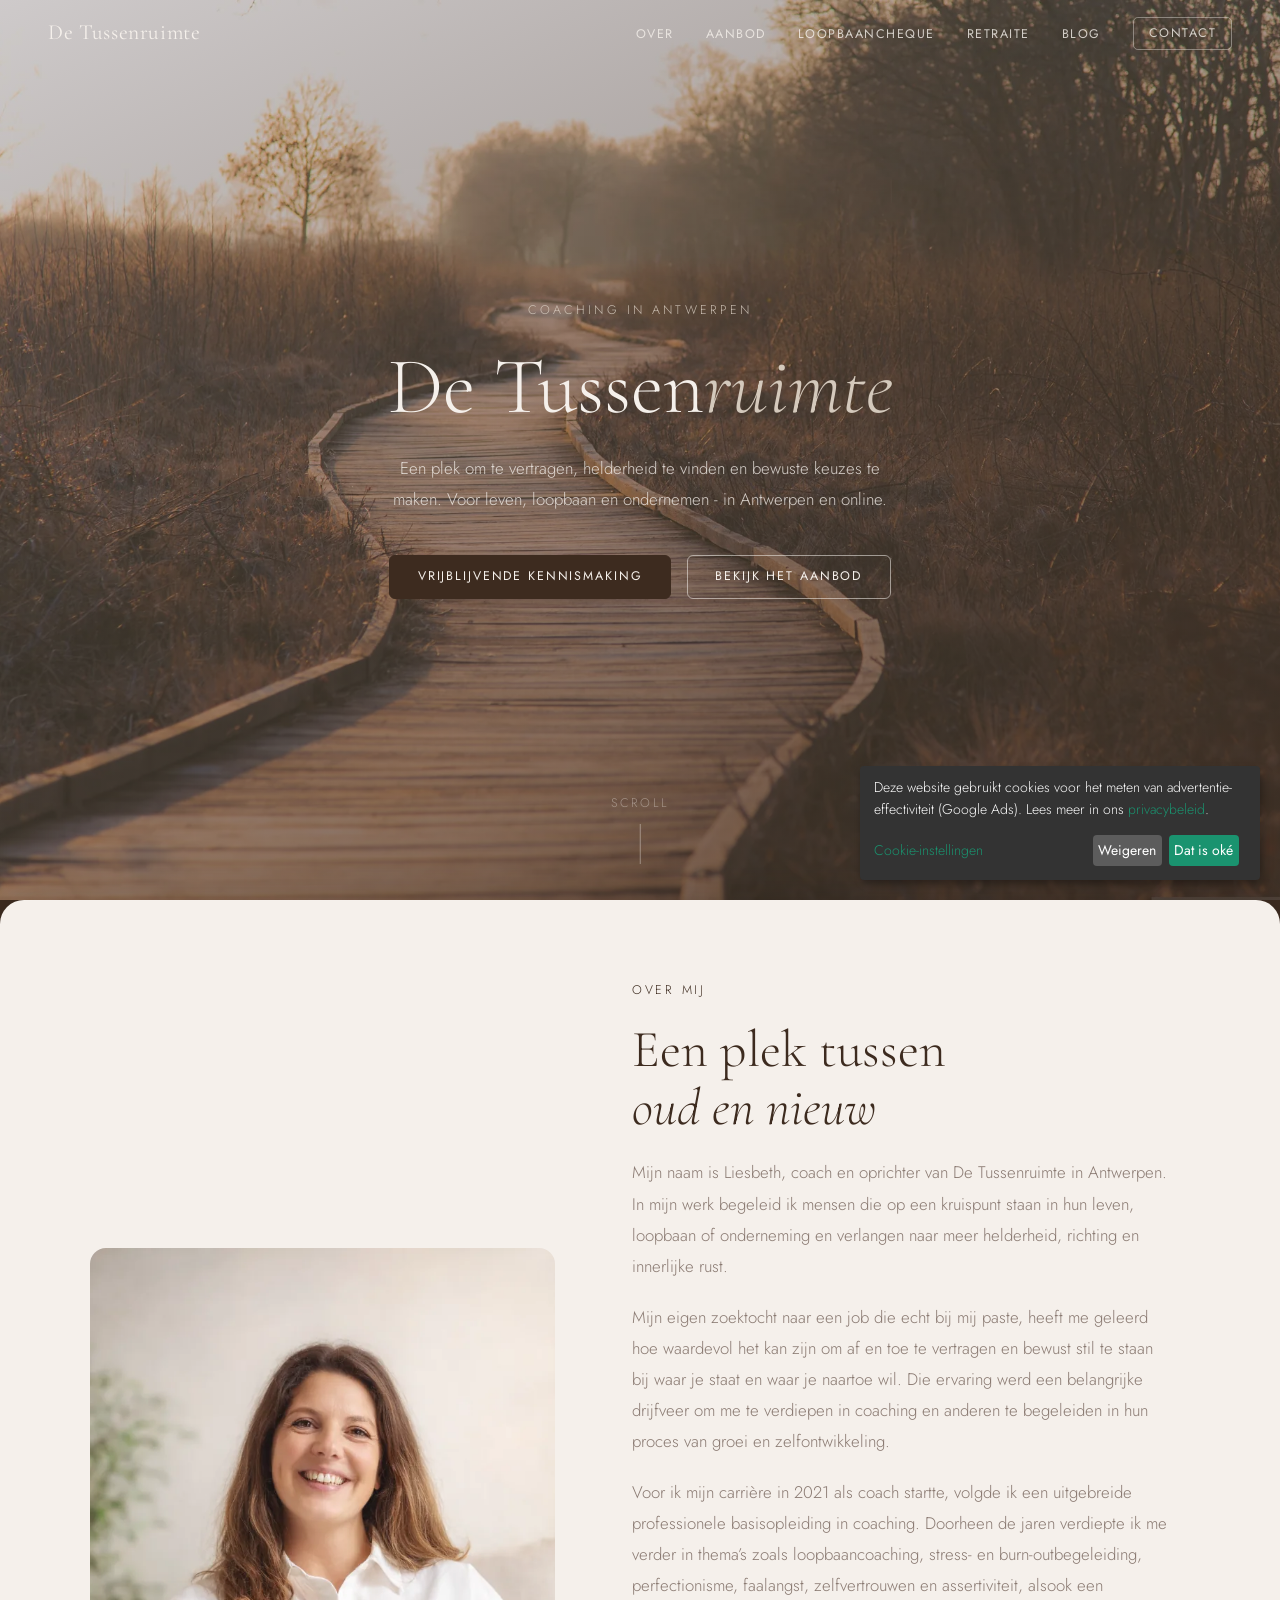
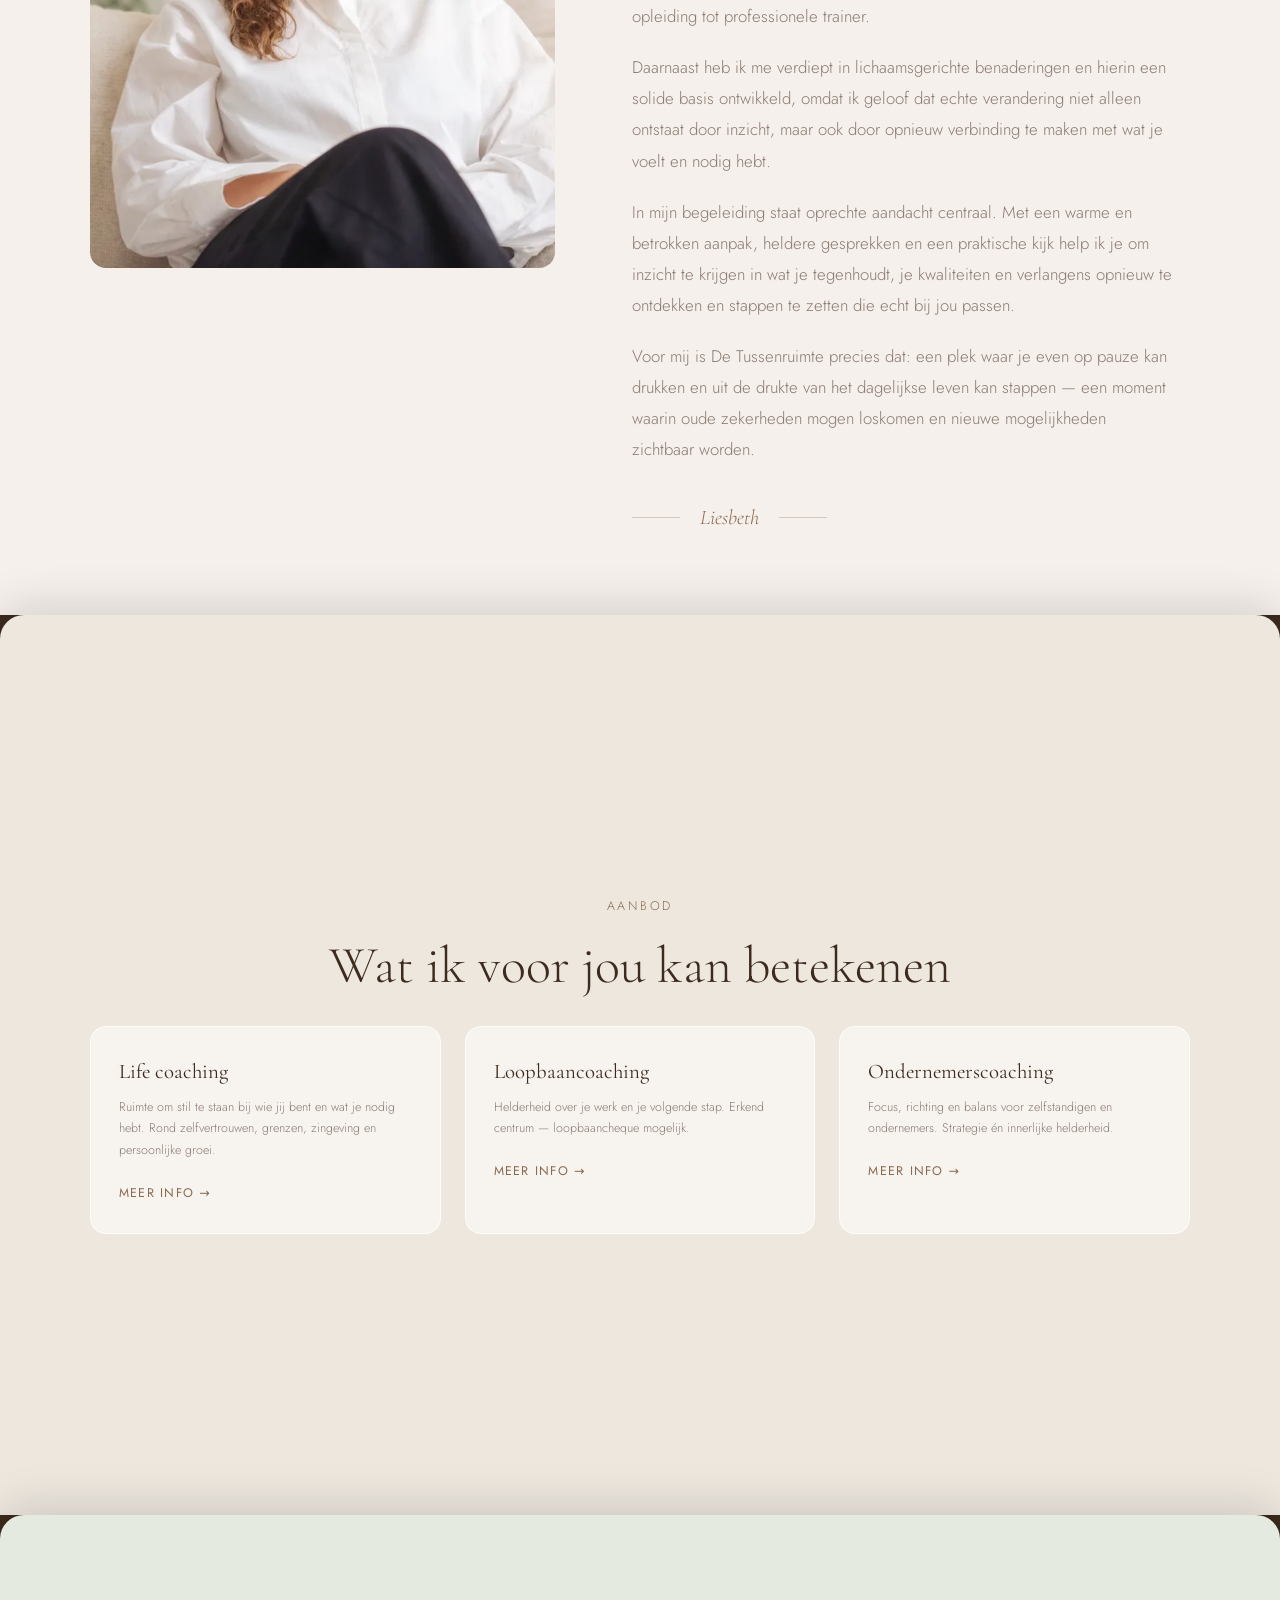
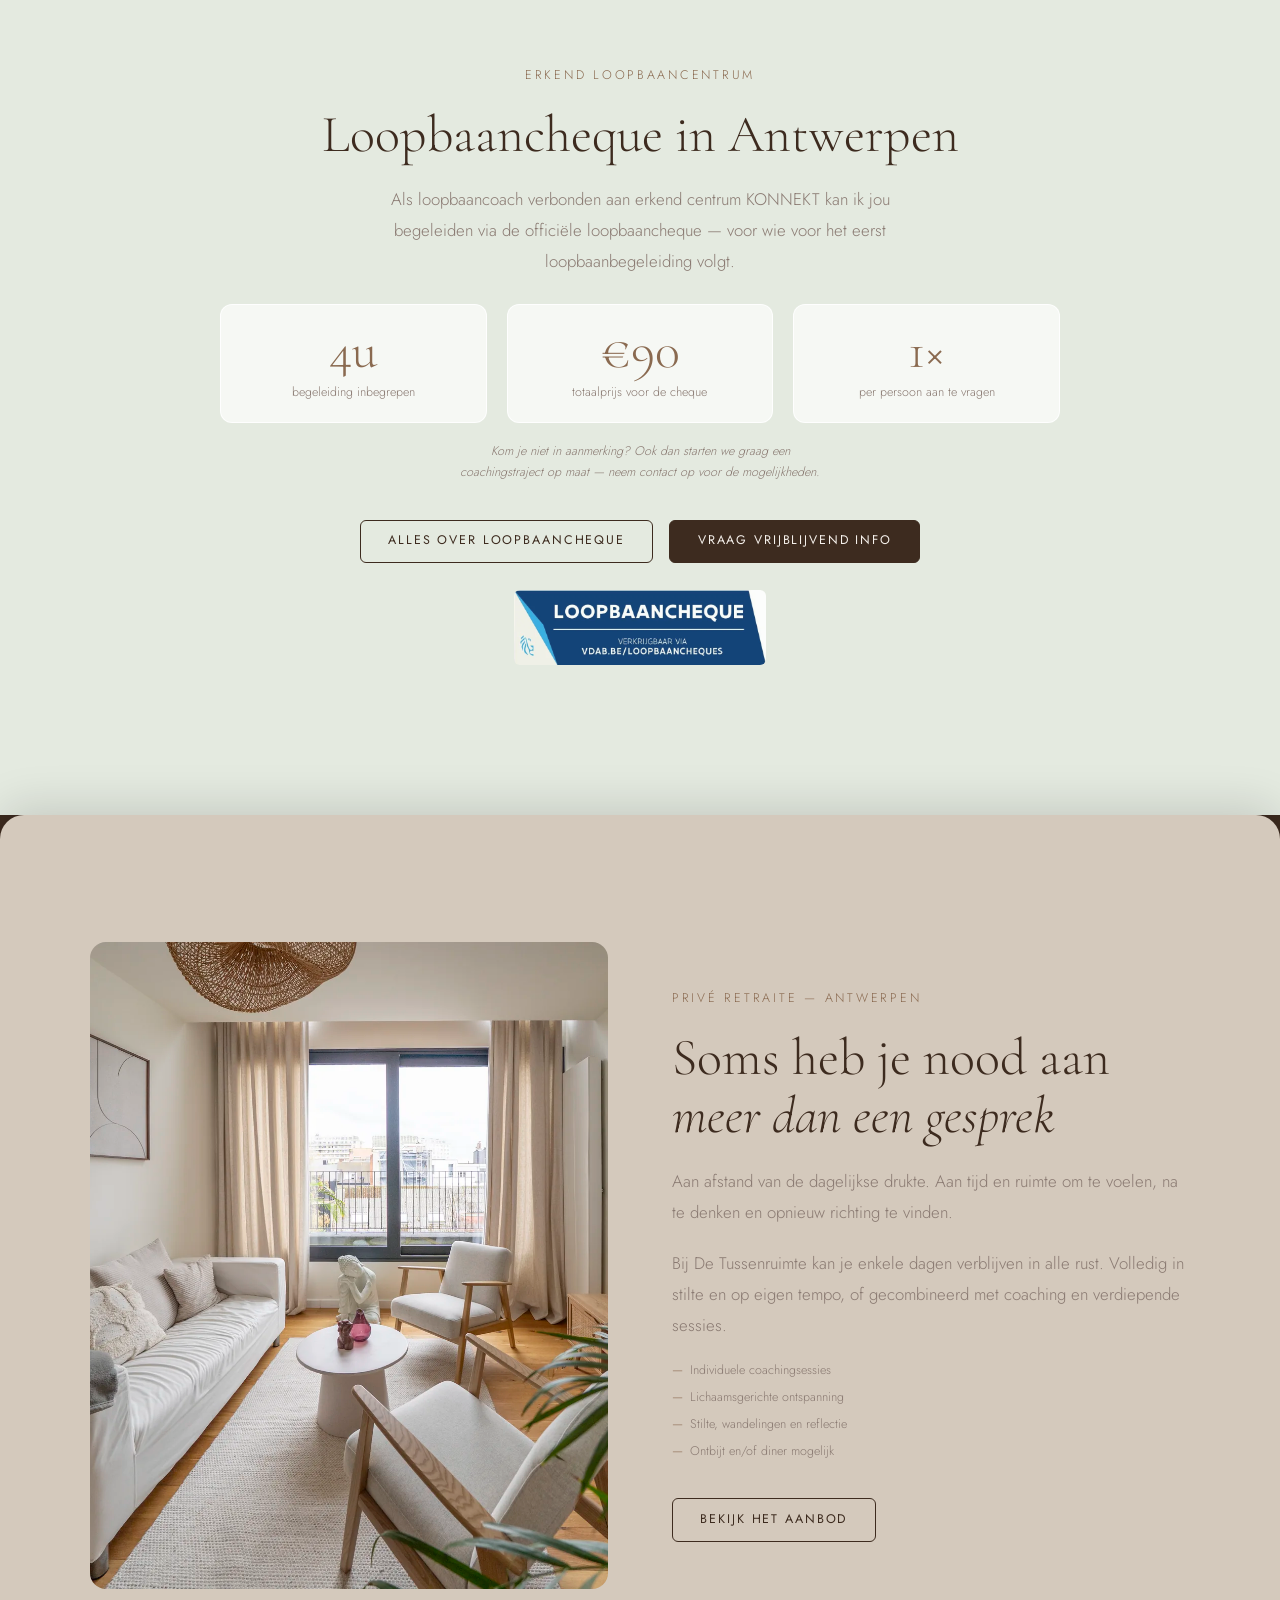
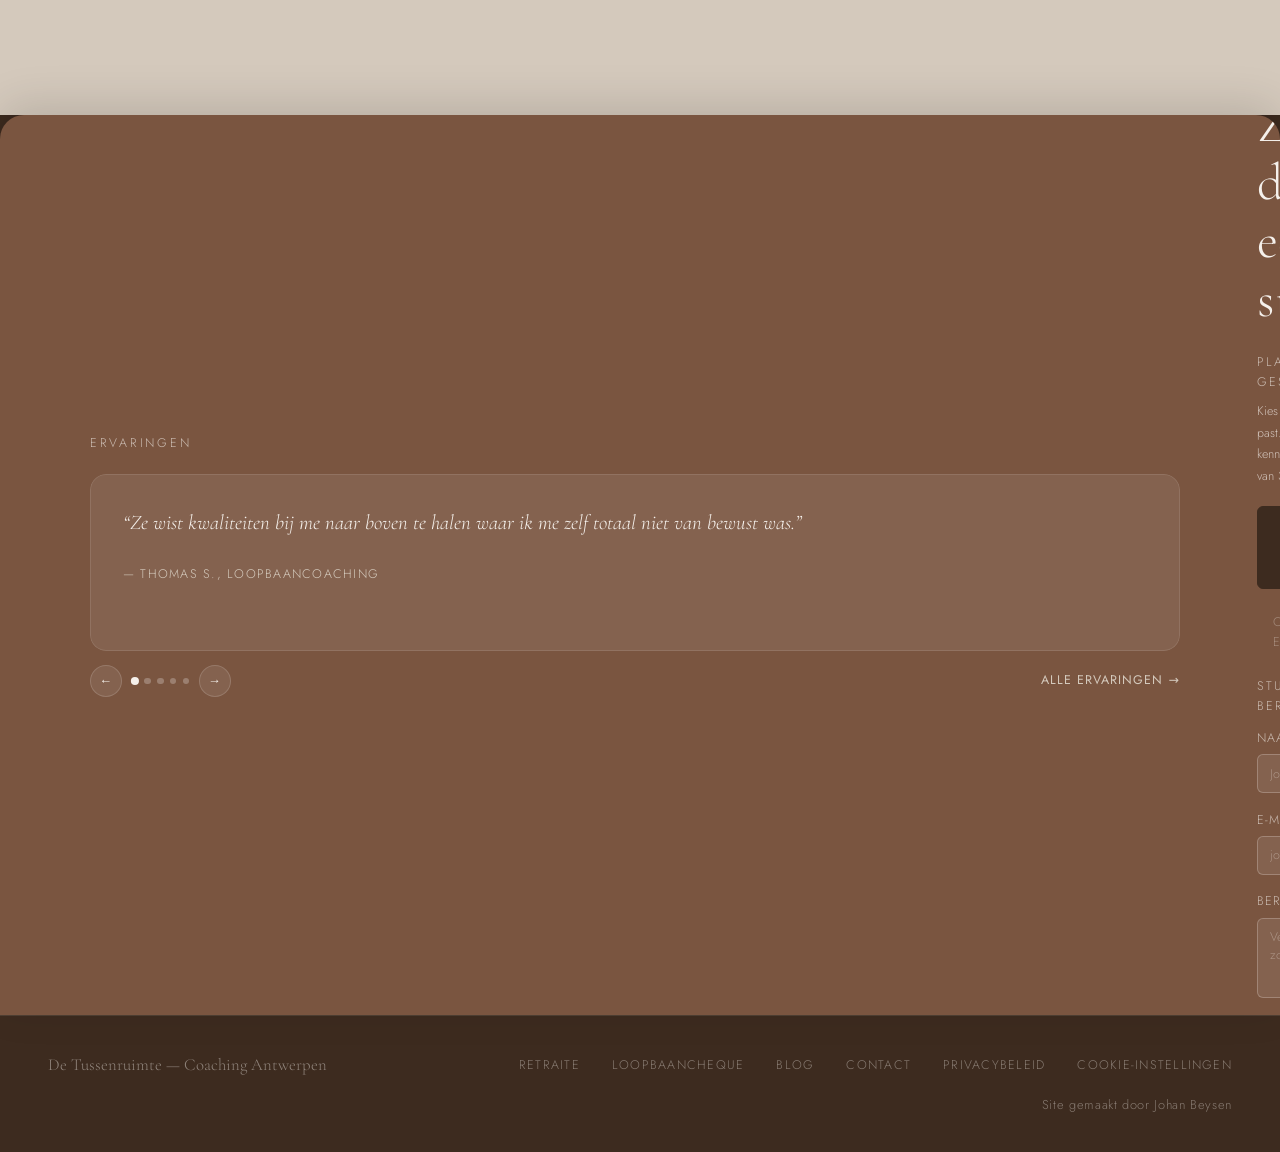
==== commit 4e1e615f: "Google tag added and privacybeleid" ====
--- a/index.html
+++ b/index.html
@@ -9,6 +9,15 @@
 
     <link rel="stylesheet" href="assets/css/main.css">
     <link href="https://assets.calendly.com/assets/external/widget.css" rel="stylesheet">
+    <link rel="stylesheet" href="assets/css/klaro.min.css">
+
+    <!-- Google Ads — enkel geladen na toestemming via Klaro -->
+    <script type="text/plain" data-name="google-ads" src="assets/js/gtag-init.js"></script>
+    <script type="text/plain" data-name="google-ads" async src="https://www.googletagmanager.com/gtag/js?id=AW-18123102312"></script>
+    <script type="text/plain" data-name="google-ads" src="assets/js/conversie.js"></script>
+
+    <script defer src="assets/js/klaro-config.js"></script>
+    <script defer src="assets/js/klaro.min.js"></script>
 </head>
 <body>
 
@@ -317,7 +326,7 @@
                     Kies een moment dat jou past. Een vrijblijvend
                     kennismakingsgesprek van 30 minuten.
                 </p>
-                <a href="" onclick="Calendly.initPopupWidget({url:'https://calendly.com/liesbeth-de-tussenruimte'});return false;" class="btn btn--primary">Open mijn agenda</a>
+                <a href="" onclick="window._openCalendlyWithConsent(event)" class="btn btn--primary">Open mijn agenda</a>
 
                 <!-- Scheiding -->
                 <div class="contact-divider"><span>of stuur een bericht</span></div>
@@ -388,10 +397,12 @@
     <footer class="site-footer">
         <span class="footer__brand">De Tussenruimte — Coaching Antwerpen</span>
         <nav class="footer__links" aria-label="Footernavigatie">
-            <a href="retraite/"      class="footer__link">Retraite</a>
+            <a href="retraite/"       class="footer__link">Retraite</a>
             <a href="loopbaancheque/" class="footer__link">Loopbaancheque</a>
-            <a href="blog/"          class="footer__link">Blog</a>
-            <a href="#contact"       class="footer__link">Contact</a>
+            <a href="blog/"           class="footer__link">Blog</a>
+            <a href="#contact"        class="footer__link">Contact</a>
+            <a href="privacybeleid/"  class="footer__link">Privacybeleid</a>
+            <a href="#" onclick="klaro.show();return false;" class="footer__link">Cookie-instellingen</a>
         </nav>
         <small class="footer__credit">Site gemaakt door <a href="https://johanbeysen.online" rel="noopener noreferrer">Johan Beysen</a></small>
     </footer>
--- a/assets/css/main.css
+++ b/assets/css/main.css
@@ -2155,3 +2155,98 @@
 }
 
 .review-entry__body p + p { margin-top: 1.1em; }
+
+/* ─── Privacybeleid pagina ───────────────────────────────────────────────── */
+.privacy-page {
+    background-color: var(--clr-cream);
+    min-height: 100vh;
+    padding-top: var(--nav-h);
+}
+
+.privacy-page__inner {
+    max-width: var(--container-md);
+    margin-inline: auto;
+    padding: clamp(2.5rem, 6vh, 5rem) clamp(1.25rem, 4vw, 3rem) clamp(3rem, 8vh, 6rem);
+}
+
+.privacy-page__title {
+    font-family: var(--font-heading);
+    font-weight: 300;
+    font-size: var(--type-title);
+    color: var(--clr-deep);
+    margin-bottom: clamp(1rem, 3vh, 1.75rem);
+}
+
+.privacy-page__intro {
+    font-size: var(--type-body);
+    color: var(--clr-text);
+    line-height: 1.7;
+    margin-bottom: 1rem;
+}
+
+.privacy-page__intro + .privacy-page__intro { margin-bottom: clamp(1.5rem, 4vh, 2.5rem); }
+
+.privacy-page__meta {
+    color: var(--clr-text-muted);
+    font-size: 0.9rem;
+    margin-top: 0.5rem;
+}
+
+.privacy-section {
+    margin-top: clamp(2rem, 5vh, 3.5rem);
+    padding-top: clamp(1.5rem, 4vh, 2.5rem);
+    border-top: 1px solid var(--clr-stone);
+}
+
+.privacy-section:first-of-type {
+    border-top: none;
+    padding-top: 0;
+}
+
+.privacy-section h2 {
+    font-family: var(--font-heading);
+    font-weight: 300;
+    font-size: clamp(1.25rem, 2.5vw, 1.75rem);
+    color: var(--clr-deep);
+    margin-bottom: 1rem;
+}
+
+.privacy-section p {
+    font-size: var(--type-body);
+    color: var(--clr-text);
+    line-height: 1.7;
+    margin-bottom: 0.75rem;
+}
+
+.privacy-section p:last-child { margin-bottom: 0; }
+
+.privacy-section ul {
+    list-style: disc;
+    padding-left: 1.5rem;
+    margin: 0.5rem 0 0.75rem;
+}
+
+.privacy-section li {
+    font-size: var(--type-body);
+    color: var(--clr-text);
+    line-height: 1.7;
+    margin-bottom: 0.35rem;
+}
+
+.privacy-section a {
+    color: var(--clr-earth);
+    text-decoration: underline;
+    text-underline-offset: 3px;
+    transition: opacity var(--transition);
+}
+
+.privacy-section a:hover { opacity: 0.75; }
+
+.privacy-section code {
+    font-family: ui-monospace, 'Cascadia Code', monospace;
+    font-size: 0.9em;
+    background-color: var(--clr-sand);
+    padding: 0.1em 0.35em;
+    border-radius: 0.25rem;
+    color: var(--clr-deep);
+}
--- a/assets/css/klaro.min.css
+++ b/assets/css/klaro.min.css
@@ -0,0 +1,4 @@
+.klaro{font-family:inherit;font-family:var(--font-family, inherit);font-size:14px;font-size:var(--font-size, 14px)}.klaro button{font-family:inherit;font-family:var(--font-family, inherit);font-size:14px;font-size:var(--font-size, 14px)}.klaro.cm-as-context-notice{height:100%;padding-bottom:12px;padding-top:12px}.klaro .cookie-modal .cm-switch-container,.klaro .context-notice .cm-switch-container,.klaro .cookie-notice .cm-switch-container{border-bottom-style:solid;border-bottom-style:var(--border-style, solid);border-bottom-width:1px;border-bottom-width:var(--border-width, 1px);border-bottom-color:#c8c8c8;border-bottom-color:var(--light2, #c8c8c8);display:block;position:relative;padding:10px;padding-left:66px;line-height:20px;vertical-align:middle;min-height:40px}.klaro .cookie-modal .cm-switch-container:last-child,.klaro .context-notice .cm-switch-container:last-child,.klaro .cookie-notice .cm-switch-container:last-child{border-bottom:0}.klaro .cookie-modal .cm-switch-container:first-child,.klaro .context-notice .cm-switch-container:first-child,.klaro .cookie-notice .cm-switch-container:first-child{margin-top:0}.klaro .cookie-modal .cm-switch-container p,.klaro .context-notice .cm-switch-container p,.klaro .cookie-notice .cm-switch-container p{margin-top:0}.klaro .cookie-modal .cm-switch,.klaro .context-notice .cm-switch,.klaro .cookie-notice .cm-switch{position:relative;display:inline-block;width:50px;height:30px}.klaro .cookie-modal .cm-list-input:checked+.cm-list-label .slider,.klaro .context-notice .cm-list-input:checked+.cm-list-label .slider,.klaro .cookie-notice .cm-list-input:checked+.cm-list-label .slider{background-color:#1a936f;background-color:var(--green1, #1a936f)}.klaro .cookie-modal .cm-list-input.half-checked:checked+.cm-list-label .slider,.klaro .context-notice .cm-list-input.half-checked:checked+.cm-list-label .slider,.klaro .cookie-notice .cm-list-input.half-checked:checked+.cm-list-label .slider{background-color:#1a936f;background-color:var(--green1, #1a936f);opacity:0.6}.klaro .cookie-modal .cm-list-input.half-checked:checked+.cm-list-label .slider::before,.klaro .context-notice .cm-list-input.half-checked:checked+.cm-list-label .slider::before,.klaro .cookie-notice .cm-list-input.half-checked:checked+.cm-list-label .slider::before{-ms-transform:translateX(10px);transform:translateX(10px)}.klaro .cookie-modal .cm-list-input.only-required+.cm-list-label .slider,.klaro .context-notice .cm-list-input.only-required+.cm-list-label .slider,.klaro .cookie-notice .cm-list-input.only-required+.cm-list-label .slider{background-color:#24cc9a;background-color:var(--green2, #24cc9a);opacity:0.8}.klaro .cookie-modal .cm-list-input.only-required+.cm-list-label .slider::before,.klaro .context-notice .cm-list-input.only-required+.cm-list-label .slider::before,.klaro .cookie-notice .cm-list-input.only-required+.cm-list-label .slider::before{-ms-transform:translateX(10px);transform:translateX(10px)}.klaro .cookie-modal .cm-list-input.required:checked+.cm-list-label .slider,.klaro .context-notice .cm-list-input.required:checked+.cm-list-label .slider,.klaro .cookie-notice .cm-list-input.required:checked+.cm-list-label .slider{background-color:#24cc9a;background-color:var(--green2, #24cc9a);opacity:0.8;cursor:not-allowed}.klaro .cookie-modal .slider,.klaro .context-notice .slider,.klaro .cookie-notice .slider{box-shadow:0 4px 6px 0 rgba(0,0,0,0.2),5px 5px 10px 0 rgba(0,0,0,0.19)}.klaro .cookie-modal .cm-list-input,.klaro .context-notice .cm-list-input,.klaro .cookie-notice .cm-list-input{position:absolute;top:0;left:0;opacity:0;width:50px;height:30px}.klaro .cookie-modal .cm-list-title,.klaro .context-notice .cm-list-title,.klaro .cookie-notice .cm-list-title{font-size:0.9em;font-weight:600}.klaro .cookie-modal .cm-list-description,.klaro .context-notice .cm-list-description,.klaro .cookie-notice .cm-list-description{color:#7c7c7c;color:var(--dark3, #7c7c7c);font-size:0.9em;padding-top:4px}.klaro .cookie-modal .cm-list-label .cm-switch,.klaro .context-notice .cm-list-label .cm-switch,.klaro .cookie-notice .cm-list-label .cm-switch{position:absolute;left:0}.klaro .cookie-modal .cm-list-label .slider,.klaro .context-notice .cm-list-label .slider,.klaro .cookie-notice .cm-list-label .slider{background-color:#f2f2f2;background-color:var(--white2, #f2f2f2);position:absolute;cursor:pointer;top:0;left:0;right:0;bottom:0;transition:0.4s;width:50px;display:inline-block}.klaro .cookie-modal .cm-list-label .slider::before,.klaro .context-notice .cm-list-label .slider::before,.klaro .cookie-notice .cm-list-label .slider::before{background-color:#e6e6e6;background-color:var(--white3, #e6e6e6);position:absolute;content:'';height:20px;width:20px;left:5px;bottom:5px;transition:0.4s}.klaro .cookie-modal .cm-list-label .slider.round,.klaro .context-notice .cm-list-label .slider.round,.klaro .cookie-notice .cm-list-label .slider.round{border-radius:30px}.klaro .cookie-modal .cm-list-label .slider.round::before,.klaro .context-notice .cm-list-label .slider.round::before,.klaro .cookie-notice .cm-list-label .slider.round::before{border-radius:50%}.klaro .cookie-modal .cm-list-label input:focus+.slider,.klaro .context-notice .cm-list-label input:focus+.slider,.klaro .cookie-notice .cm-list-label input:focus+.slider{box-shadow-color:#48dfb2;box-shadow-color:var(--green3, #48dfb2);box-shadow:0 0 1px var(color, green3)}.klaro .cookie-modal .cm-list-label input:checked+.slider::before,.klaro .context-notice .cm-list-label input:checked+.slider::before,.klaro .cookie-notice .cm-list-label input:checked+.slider::before{-ms-transform:translateX(20px);transform:translateX(20px)}.klaro .cookie-modal .cm-list-input:focus+.cm-list-label .slider,.klaro .context-notice .cm-list-input:focus+.cm-list-label .slider,.klaro .cookie-notice .cm-list-input:focus+.cm-list-label .slider{box-shadow:0 4px 6px 0 rgba(125,125,125,0.2),5px 5px 10px 0 rgba(125,125,125,0.19)}.klaro .cookie-modal .cm-list-input:checked+.cm-list-label .slider::before,.klaro .context-notice .cm-list-input:checked+.cm-list-label .slider::before,.klaro .cookie-notice .cm-list-input:checked+.cm-list-label .slider::before{-ms-transform:translateX(20px);transform:translateX(20px)}.klaro .cookie-modal .slider,.klaro .context-notice .slider,.klaro .cookie-notice .slider{box-shadow:0 4px 6px 0 rgba(0,0,0,0.2),5px 5px 10px 0 rgba(0,0,0,0.19)}.klaro .cookie-modal a,.klaro .context-notice a,.klaro .cookie-notice a{color:#1a936f;color:var(--green1, #1a936f);text-decoration:none}.klaro .cookie-modal p,.klaro .cookie-modal strong,.klaro .cookie-modal h1,.klaro .cookie-modal h2,.klaro .cookie-modal ul,.klaro .cookie-modal li,.klaro .context-notice p,.klaro .context-notice strong,.klaro .context-notice h1,.klaro .context-notice h2,.klaro .context-notice ul,.klaro .context-notice li,.klaro .cookie-notice p,.klaro .cookie-notice strong,.klaro .cookie-notice h1,.klaro .cookie-notice h2,.klaro .cookie-notice ul,.klaro .cookie-notice li{color:#fafafa;color:var(--light1, #fafafa)}.klaro .cookie-modal p,.klaro .cookie-modal h1,.klaro .cookie-modal h2,.klaro .cookie-modal ul,.klaro .cookie-modal li,.klaro .context-notice p,.klaro .context-notice h1,.klaro .context-notice h2,.klaro .context-notice ul,.klaro .context-notice li,.klaro .cookie-notice p,.klaro .cookie-notice h1,.klaro .cookie-notice h2,.klaro .cookie-notice ul,.klaro .cookie-notice li{display:block;text-align:left;margin:0;padding:0;margin-top:0.7em}.klaro .cookie-modal h1,.klaro .cookie-modal h2,.klaro .cookie-modal h3,.klaro .cookie-modal h4,.klaro .cookie-modal h5,.klaro .cookie-modal h6,.klaro .context-notice h1,.klaro .context-notice h2,.klaro .context-notice h3,.klaro .context-notice h4,.klaro .context-notice h5,.klaro .context-notice h6,.klaro .cookie-notice h1,.klaro .cookie-notice h2,.klaro .cookie-notice h3,.klaro .cookie-notice h4,.klaro .cookie-notice h5,.klaro .cookie-notice h6{font-family:inherit;font-family:var(--title-font-family, inherit)}.klaro .cookie-modal .cm-link,.klaro .context-notice .cm-link,.klaro .cookie-notice .cm-link{margin-right:0.5em;vertical-align:middle}.klaro .cookie-modal .cm-btn,.klaro .context-notice .cm-btn,.klaro .cookie-notice .cm-btn{color:#fff;color:var(--button-text-color, #fff);background-color:#5c5c5c;background-color:var(--dark2, #5c5c5c);border-radius:4px;border-radius:var(--border-radius, 4px);padding:6px 10px;margin-right:.5em;border-style:none;padding:0.4em;font-size:1em;cursor:pointer}.klaro .cookie-modal .cm-btn:disabled,.klaro .context-notice .cm-btn:disabled,.klaro .cookie-notice .cm-btn:disabled{opacity:0.5}.klaro .cookie-modal .cm-btn.cm-btn-close,.klaro .context-notice .cm-btn.cm-btn-close,.klaro .cookie-notice .cm-btn.cm-btn-close{background-color:#c8c8c8;background-color:var(--light2, #c8c8c8)}.klaro .cookie-modal .cm-btn.cm-btn-success,.klaro .context-notice .cm-btn.cm-btn-success,.klaro .cookie-notice .cm-btn.cm-btn-success{background-color:#1a936f;background-color:var(--green1, #1a936f)}.klaro .cookie-modal .cm-btn.cm-btn-success-var,.klaro .context-notice .cm-btn.cm-btn-success-var,.klaro .cookie-notice .cm-btn.cm-btn-success-var{background-color:#24cc9a;background-color:var(--green2, #24cc9a)}.klaro .cookie-modal .cm-btn.cm-btn-info,.klaro .context-notice .cm-btn.cm-btn-info,.klaro .cookie-notice .cm-btn.cm-btn-info{background-color:#2581c4;background-color:var(--blue1, #2581c4)}.klaro .context-notice{border-radius:4px;border-radius:var(--border-radius, 4px);border-style:solid;border-style:var(--border-style, solid);border-width:1px;border-width:var(--border-width, 1px);border-color:#c8c8c8;border-color:var(--light2, #c8c8c8);background-color:#fafafa;background-color:var(--light1, #fafafa);display:flex;flex-direction:column;flex-wrap:wrap;align-items:center;justify-content:center;padding:12px;height:100%}.klaro .context-notice.cm-dark{background-color:#333;background-color:var(--dark1, #333);border-color:#5c5c5c;border-color:var(--dark2, #5c5c5c)}.klaro .context-notice.cm-dark p{color:#fafafa;color:var(--light1, #fafafa)}.klaro .context-notice.cm-dark p a{color:#459cdc;color:var(--blue2, #459cdc)}.klaro .context-notice p{color:#333;color:var(--dark1, #333);flex-grow:0;text-align:center;padding-top:0;margin-top:0}.klaro .context-notice p a{color:#24cc9a;color:var(--green2, #24cc9a)}.klaro .context-notice p.cm-buttons{margin-top:12px}.klaro .cookie-modal{width:100%;height:100%;position:fixed;overflow:hidden;left:0;top:0;z-index:1000}.klaro .cookie-modal.cm-embedded{position:relative;height:inherit;width:inherit;left:inherit;right:inherit;z-index:0}.klaro .cookie-modal.cm-embedded .cm-modal.cm-klaro{position:relative;-ms-transform:none;transform:none}.klaro .cookie-modal .cm-bg{background:rgba(0,0,0,0.5);height:100%;width:100%;position:fixed;top:0;left:0}.klaro .cookie-modal .cm-modal.cm-klaro{background-color:#333;background-color:var(--dark1, #333);color:#fafafa;color:var(--light1, #fafafa);z-index:1001;box-shadow:0 4px 6px 0 rgba(0,0,0,0.2),5px 5px 10px 0 rgba(0,0,0,0.19);width:100%;max-height:98%;top:50%;-ms-transform:translateY(-50%);transform:translateY(-50%);position:fixed;overflow:auto}@media (min-width: 660px){.klaro .cookie-modal .cm-modal.cm-klaro{border-radius:4px;border-radius:var(--border-radius, 4px);position:relative;margin:0 auto;max-width:640px;height:auto;width:auto}}.klaro .cookie-modal .cm-modal .hide{border-style:none;background:none;cursor:pointer;position:absolute;top:20px;right:20px;z-index:1}.klaro .cookie-modal .cm-modal .hide svg{stroke:#fafafa;stroke:var(--light1, #fafafa)}.klaro .cookie-modal .cm-modal .cm-footer{border-top-color:#5c5c5c;border-top-color:var(--dark2, #5c5c5c);border-top-width:1px;border-top-width:var(--border-width, 1px);border-top-style:solid;border-top-style:var(--border-style, solid);padding:1em}.klaro .cookie-modal .cm-modal .cm-footer-buttons{display:flex;flex-flow:row;justify-content:space-between}.klaro .cookie-modal .cm-modal .cm-footer .cm-powered-by{font-size:0.8em;padding-top:4px;text-align:right;padding-right:8px}.klaro .cookie-modal .cm-modal .cm-footer .cm-powered-by a{color:#5c5c5c;color:var(--dark2, #5c5c5c)}.klaro .cookie-modal .cm-modal .cm-header{border-bottom-width:1px;border-bottom-width:var(--border-width, 1px);border-bottom-style:solid;border-bottom-style:var(--border-style, solid);border-bottom-color:#5c5c5c;border-bottom-color:var(--dark2, #5c5c5c);padding:1em;padding-right:24px}.klaro .cookie-modal .cm-modal .cm-header h1{margin:0;font-size:2em;display:block}.klaro .cookie-modal .cm-modal .cm-header h1.title{padding-right:20px}.klaro .cookie-modal .cm-modal .cm-body{padding:1em}.klaro .cookie-modal .cm-modal .cm-body ul{display:block}.klaro .cookie-modal .cm-modal .cm-body span{display:inline-block;width:auto}.klaro .cookie-modal .cm-modal .cm-body ul.cm-services,.klaro .cookie-modal .cm-modal .cm-body ul.cm-purposes{padding:0;margin:0}.klaro .cookie-modal .cm-modal .cm-body ul.cm-services li.cm-purpose .cm-services .cm-caret,.klaro .cookie-modal .cm-modal .cm-body ul.cm-purposes li.cm-purpose .cm-services .cm-caret{color:#a0a0a0;color:var(--light3, #a0a0a0)}.klaro .cookie-modal .cm-modal .cm-body ul.cm-services li.cm-purpose .cm-services .cm-content,.klaro .cookie-modal .cm-modal .cm-body ul.cm-purposes li.cm-purpose .cm-services .cm-content{margin-left:-40px;display:none}.klaro .cookie-modal .cm-modal .cm-body ul.cm-services li.cm-purpose .cm-services .cm-content.expanded,.klaro .cookie-modal .cm-modal .cm-body ul.cm-purposes li.cm-purpose .cm-services .cm-content.expanded{margin-top:10px;display:block}.klaro .cookie-modal .cm-modal .cm-body ul.cm-services li.cm-service,.klaro .cookie-modal .cm-modal .cm-body ul.cm-services li.cm-purpose,.klaro .cookie-modal .cm-modal .cm-body ul.cm-purposes li.cm-service,.klaro .cookie-modal .cm-modal .cm-body ul.cm-purposes li.cm-purpose{position:relative;line-height:20px;vertical-align:middle;padding-left:60px;min-height:40px}.klaro .cookie-modal .cm-modal .cm-body ul.cm-services li.cm-service:first-child,.klaro .cookie-modal .cm-modal .cm-body ul.cm-services li.cm-purpose:first-child,.klaro .cookie-modal .cm-modal .cm-body ul.cm-purposes li.cm-service:first-child,.klaro .cookie-modal .cm-modal .cm-body ul.cm-purposes li.cm-purpose:first-child{margin-top:0}.klaro .cookie-modal .cm-modal .cm-body ul.cm-services li.cm-service p,.klaro .cookie-modal .cm-modal .cm-body ul.cm-services li.cm-purpose p,.klaro .cookie-modal .cm-modal .cm-body ul.cm-purposes li.cm-service p,.klaro .cookie-modal .cm-modal .cm-body ul.cm-purposes li.cm-purpose p{margin-top:0}.klaro .cookie-modal .cm-modal .cm-body ul.cm-services li.cm-service p.purposes,.klaro .cookie-modal .cm-modal .cm-body ul.cm-services li.cm-purpose p.purposes,.klaro .cookie-modal .cm-modal .cm-body ul.cm-purposes li.cm-service p.purposes,.klaro .cookie-modal .cm-modal .cm-body ul.cm-purposes li.cm-purpose p.purposes{color:#a0a0a0;color:var(--light3, #a0a0a0);font-size:0.8em}.klaro .cookie-modal .cm-modal .cm-body ul.cm-services li.cm-service.cm-toggle-all,.klaro .cookie-modal .cm-modal .cm-body ul.cm-services li.cm-purpose.cm-toggle-all,.klaro .cookie-modal .cm-modal .cm-body ul.cm-purposes li.cm-service.cm-toggle-all,.klaro .cookie-modal .cm-modal .cm-body ul.cm-purposes li.cm-purpose.cm-toggle-all{border-top-width:1px;border-top-width:var(--border-width, 1px);border-top-style:solid;border-top-style:var(--border-style, solid);border-top-color:#5c5c5c;border-top-color:var(--dark2, #5c5c5c);padding-top:1em}.klaro .cookie-modal .cm-modal .cm-body ul.cm-services li.cm-service span.cm-list-title,.klaro .cookie-modal .cm-modal .cm-body ul.cm-services li.cm-purpose span.cm-list-title,.klaro .cookie-modal .cm-modal .cm-body ul.cm-purposes li.cm-service span.cm-list-title,.klaro .cookie-modal .cm-modal .cm-body ul.cm-purposes li.cm-purpose span.cm-list-title{font-weight:600}.klaro .cookie-modal .cm-modal .cm-body ul.cm-services li.cm-service span.cm-opt-out,.klaro .cookie-modal .cm-modal .cm-body ul.cm-services li.cm-service span.cm-required,.klaro .cookie-modal .cm-modal .cm-body ul.cm-services li.cm-purpose span.cm-opt-out,.klaro .cookie-modal .cm-modal .cm-body ul.cm-services li.cm-purpose span.cm-required,.klaro .cookie-modal .cm-modal .cm-body ul.cm-purposes li.cm-service span.cm-opt-out,.klaro .cookie-modal .cm-modal .cm-body ul.cm-purposes li.cm-service span.cm-required,.klaro .cookie-modal .cm-modal .cm-body ul.cm-purposes li.cm-purpose span.cm-opt-out,.klaro .cookie-modal .cm-modal .cm-body ul.cm-purposes li.cm-purpose span.cm-required{color:#5c5c5c;color:var(--dark2, #5c5c5c);padding-left:0.2em;font-size:0.8em}.klaro .cookie-notice:not(.cookie-modal-notice){background-color:#333;background-color:var(--dark1, #333);z-index:999;position:fixed;width:100%;bottom:0;right:0}@media (min-width: 1024px){.klaro .cookie-notice:not(.cookie-modal-notice){border-radius:4px;border-radius:var(--border-radius, 4px);position:fixed;position:var(--notice-position, fixed);right:20px;right:var(--notice-right, 20px);left:auto;left:var(--notice-left, auto);bottom:20px;bottom:var(--notice-bottom, 20px);top:auto;top:var(--notice-top, auto);max-width:400px;max-width:var(--notice-max-width, 400px);box-shadow:0 4px 6px 0 rgba(0,0,0,0.2),5px 5px 10px 0 rgba(0,0,0,0.19)}}@media (max-width: 1023px){.klaro .cookie-notice:not(.cookie-modal-notice){border-style:none;border-radius:0}}.klaro .cookie-notice:not(.cookie-modal-notice).cn-embedded{position:relative;height:inherit;width:inherit;left:inherit;right:inherit;bottom:inherit;z-index:0}.klaro .cookie-notice:not(.cookie-modal-notice).cn-embedded .cn-body{padding-top:0.5em}.klaro .cookie-notice:not(.cookie-modal-notice) .cn-body{margin-bottom:0;margin-right:0;bottom:0;padding:1em;padding-top:0}.klaro .cookie-notice:not(.cookie-modal-notice) .cn-body p{margin-bottom:0.5em}.klaro .cookie-notice:not(.cookie-modal-notice) .cn-body p.cn-changes{text-decoration:underline}.klaro .cookie-notice:not(.cookie-modal-notice) .cn-body .cn-learn-more{display:inline-block;flex-grow:1}.klaro .cookie-notice:not(.cookie-modal-notice) .cn-body .cn-buttons{display:inline-block;margin-top:-0.5em}@media (max-width: 384px){.klaro .cookie-notice:not(.cookie-modal-notice) .cn-body .cn-buttons{width:100%}}.klaro .cookie-notice:not(.cookie-modal-notice) .cn-body .cn-buttons button.cm-btn{margin-top:0.5em}@media (max-width: 384px){.klaro .cookie-notice:not(.cookie-modal-notice) .cn-body .cn-buttons button.cm-btn{width:calc(50% - .5em)}}.klaro .cookie-notice:not(.cookie-modal-notice) .cn-body .cn-ok{margin-top:-0.5em;display:flex;flex-flow:row;flex-wrap:wrap;justify-content:right;align-items:baseline}.klaro .cookie-notice:not(.cookie-modal-notice) .cn-body .cn-ok a,.klaro .cookie-notice:not(.cookie-modal-notice) .cn-body .cn-ok div{margin-top:0.5em}.klaro .cookie-modal-notice{background-color:#333;background-color:var(--dark1, #333);color:#fafafa;color:var(--light1, #fafafa);z-index:1001;box-shadow:0 4px 6px 0 rgba(0,0,0,0.2),5px 5px 10px 0 rgba(0,0,0,0.19);width:100%;max-height:98%;top:50%;-ms-transform:translateY(-50%);transform:translateY(-50%);position:fixed;overflow:auto;padding:1em;padding-top:0.2em}@media (min-width: 400px){.klaro .cookie-modal-notice{border-radius:4px;border-radius:var(--border-radius, 4px);position:relative;margin:0 auto;max-width:400px;height:auto;width:auto}}.klaro .cookie-modal-notice .cn-ok{display:flex;flex-flow:row;justify-content:space-between;align-items:center;margin-top:1em}.klaro .cookie-notice-hidden{display:none !important}
+
+.klaro-ide .cm-switch-container{border-bottom-style:solid;border-bottom-style:var(--border-style, solid);border-bottom-width:1px;border-bottom-width:var(--border-width, 1px);border-bottom-color:#c8c8c8;border-bottom-color:var(--light2, #c8c8c8);display:block;position:relative;padding:10px;padding-left:66px;line-height:20px;vertical-align:middle;min-height:40px}.klaro-ide .cm-switch-container:last-child{border-bottom:0}.klaro-ide .cm-switch-container:first-child{margin-top:0}.klaro-ide .cm-switch-container p{margin-top:0}.klaro-ide .cm-switch{position:relative;display:inline-block;width:50px;height:30px}.klaro-ide .cm-list-input:checked+.cm-list-label .slider{background-color:#1a936f;background-color:var(--green1, #1a936f)}.klaro-ide .cm-list-input.half-checked:checked+.cm-list-label .slider{background-color:#1a936f;background-color:var(--green1, #1a936f);opacity:0.6}.klaro-ide .cm-list-input.half-checked:checked+.cm-list-label .slider::before{-ms-transform:translateX(10px);transform:translateX(10px)}.klaro-ide .cm-list-input.only-required+.cm-list-label .slider{background-color:#24cc9a;background-color:var(--green2, #24cc9a);opacity:0.8}.klaro-ide .cm-list-input.only-required+.cm-list-label .slider::before{-ms-transform:translateX(10px);transform:translateX(10px)}.klaro-ide .cm-list-input.required:checked+.cm-list-label .slider{background-color:#24cc9a;background-color:var(--green2, #24cc9a);opacity:0.8;cursor:not-allowed}.klaro-ide .slider{box-shadow:0 4px 6px 0 rgba(0,0,0,0.2),5px 5px 10px 0 rgba(0,0,0,0.19)}.klaro-ide .cm-list-input{position:absolute;top:0;left:0;opacity:0;width:50px;height:30px}.klaro-ide .cm-list-title{font-size:0.9em;font-weight:600}.klaro-ide .cm-list-description{color:#7c7c7c;color:var(--dark3, #7c7c7c);font-size:0.9em;padding-top:4px}.klaro-ide .cm-list-label .cm-switch{position:absolute;left:0}.klaro-ide .cm-list-label .slider{background-color:#f2f2f2;background-color:var(--white2, #f2f2f2);position:absolute;cursor:pointer;top:0;left:0;right:0;bottom:0;transition:0.4s;width:50px;display:inline-block}.klaro-ide .cm-list-label .slider::before{background-color:#e6e6e6;background-color:var(--white3, #e6e6e6);position:absolute;content:'';height:20px;width:20px;left:5px;bottom:5px;transition:0.4s}.klaro-ide .cm-list-label .slider.round{border-radius:30px}.klaro-ide .cm-list-label .slider.round::before{border-radius:50%}.klaro-ide .cm-list-label input:focus+.slider{box-shadow-color:#48dfb2;box-shadow-color:var(--green3, #48dfb2);box-shadow:0 0 1px var(color, green3)}.klaro-ide .cm-list-label input:checked+.slider::before{-ms-transform:translateX(20px);transform:translateX(20px)}.klaro-ide .cm-list-input:focus+.cm-list-label .slider{box-shadow:0 4px 6px 0 rgba(125,125,125,0.2),5px 5px 10px 0 rgba(125,125,125,0.19)}.klaro-ide .cm-list-input:checked+.cm-list-label .slider::before{-ms-transform:translateX(20px);transform:translateX(20px)}.klaro-ide .cm-language-select,.klaro-ide .cm-theme-select,.klaro-ide .cm-purpose-select{border-radius:4px;border-radius:var(--border-radius, 4px);background-color:#fff;background-color:var(--white1, #fff);border-style:solid;border-style:var(--border-style, solid);border-width:1px;border-width:var(--border-width, 1px);border-color:#c8c8c8;border-color:var(--light2, #c8c8c8);box-shadow:0 2px 5px 0 rgba(0,0,0,0.11);padding:12px;margin-bottom:12px}.klaro-ide .cm-language-select ul.cm-languages,.klaro-ide .cm-language-select ul.cm-themes,.klaro-ide .cm-language-select ul.cm-purposes,.klaro-ide .cm-theme-select ul.cm-languages,.klaro-ide .cm-theme-select ul.cm-themes,.klaro-ide .cm-theme-select ul.cm-purposes,.klaro-ide .cm-purpose-select ul.cm-languages,.klaro-ide .cm-purpose-select ul.cm-themes,.klaro-ide .cm-purpose-select ul.cm-purposes{margin-top:-4px}.klaro-ide .cm-language-select ul.cm-languages li,.klaro-ide .cm-language-select ul.cm-themes li,.klaro-ide .cm-language-select ul.cm-purposes li,.klaro-ide .cm-theme-select ul.cm-languages li,.klaro-ide .cm-theme-select ul.cm-themes li,.klaro-ide .cm-theme-select ul.cm-purposes li,.klaro-ide .cm-purpose-select ul.cm-languages li,.klaro-ide .cm-purpose-select ul.cm-themes li,.klaro-ide .cm-purpose-select ul.cm-purposes li{color:#fafafa;color:var(--light1, #fafafa);border-radius:4px;border-radius:var(--border-radius, 4px);border-width:1px;border-width:var(--border-width, 1px);border-style:solid;border-style:var(--border-style, solid);border-color:#24cc9a;border-color:var(--green2, #24cc9a);background-color:#1a936f;background-color:var(--green1, #1a936f);display:inline-block;margin-right:4px;margin-top:4px;padding:2px 4px;font-size:0.9em}.klaro-ide .cm-language-select ul.cm-languages li a,.klaro-ide .cm-language-select ul.cm-themes li a,.klaro-ide .cm-language-select ul.cm-purposes li a,.klaro-ide .cm-theme-select ul.cm-languages li a,.klaro-ide .cm-theme-select ul.cm-themes li a,.klaro-ide .cm-theme-select ul.cm-purposes li a,.klaro-ide .cm-purpose-select ul.cm-languages li a,.klaro-ide .cm-purpose-select ul.cm-themes li a,.klaro-ide .cm-purpose-select ul.cm-purposes li a{color:#fff;color:var(--white1, #fff)}.klaro-ide .cm-search-select{margin-top:12px;margin-bottom:12px;display:flex}.klaro-ide .cm-search-select input:not(:focus) ~ .cm-candidates{display:none}.klaro-ide .cm-search-select .cm-candidates:hover{display:block !important}.klaro-ide .cm-search-select .cm-candidates{background-color:#fff;background-color:var(--white1, #fff);border-radius:4px;border-radius:var(--border-radius, 4px);border-width:1px;border-width:var(--border-width, 1px);border-style:solid;border-style:var(--border-style, solid);border-color:#f2f2f2;border-color:var(--white2, #f2f2f2);position:absolute;top:55px;left:0;z-index:10;margin-bottom:10px;width:100%}.klaro-ide .cm-search-select .cm-candidates .cm-candidate{border-bottom-width:1px;border-bottom-width:var(--border-width, 1px);border-bottom-style:solid;border-bottom-style:var(--border-style, solid);border-bottom-color:#7c7c7c;border-bottom-color:var(--dark3, #7c7c7c);padding:12px;cursor:pointer}.klaro-ide .cm-search-select .cm-candidates .cm-candidate p{color:#5c5c5c;color:var(--dark2, #5c5c5c);font-size:0.9em}.klaro-ide .cm-search-select .cm-candidates .cm-candidate:last-child{border-bottom-style:none}.klaro-ide .cm-obj-selector{position:relative;display:inline-block;margin-bottom:10px;margin-right:20px;width:100%;height:40px;overflow:visible}@media (min-width: 768px){.klaro-ide .cm-obj-selector{width:300px}}.klaro-ide .cm-obj-selector span.cm-obj-selector-more{display:block;position:absolute;right:0.5em;padding-top:0.6em;padding-right:0.3em;z-index:2;pointer-events:none;-ms-transform:scaleY(0.6) scaleX(0.8);transform:scaleY(0.6) scaleX(0.8);font-weight:800}.klaro-ide .cm-obj-selector ul{background-color:#fff;background-color:var(--white1, #fff);top:0;left:0;z-index:1;margin:0;display:flex;justify-content:space-between;align-items:center;flex-wrap:wrap}.klaro-ide .cm-obj-selector ul li{background-color:#fff;background-color:var(--white1, #fff);border-bottom-style:solid;border-bottom-style:var(--border-style, solid);border-bottom-width:1px;border-bottom-width:var(--border-width, 1px);border-bottom-color:#f2f2f2;border-bottom-color:var(--white2, #f2f2f2);box-shadow:0 2px 5px 0 rgba(0,0,0,0.33);margin:0;width:auto;display:none;width:100%;order:2}.klaro-ide .cm-obj-selector ul li:last-child{border-bottom-style:none}.klaro-ide .cm-obj-selector ul li.cm-obj-is-active{background-color:#c8c8c8;background-color:var(--light2, #c8c8c8);display:flex;order:1}.klaro-ide .cm-obj-selector ul li a.cm-obj-item{width:100%;padding:8px;padding-right:40px}.klaro-ide .cm-obj-selector ul li.cm-obj-add{padding:8px;display:none;justify-content:space-between;order:3}.klaro-ide .cm-obj-selector ul li.cm-obj-add input{color:#333;color:var(--dark1, #333);border-color:#5c5c5c;border-color:var(--dark2, #5c5c5c);border-radius:4px;border-radius:var(--border-radius, 4px);border-style:solid;border-style:var(--border-style, solid);border-width:1px;border-width:var(--border-width, 1px);flex-grow:1;flex-shrink:1;padding:4px;font-size:0.9em}.klaro-ide .cm-obj-selector ul li.cm-obj-add a.cm-btn{color:#fff;color:var(--white1, #fff);border-radius:4px;border-radius:var(--border-radius, 4px);background-color:#7c7c7c;background-color:var(--dark3, #7c7c7c);padding:8px;flex-grow:0;flex-shrink:0;margin-left:10px;width:auto;display:inline-block}.klaro-ide .cm-obj-selector ul:not(.cm-is-active) li.cm-obj-is-active{background-color:#fff;background-color:var(--white1, #fff)}.klaro-ide .cm-obj-selector ul.cm-is-active{z-index:4}.klaro-ide .cm-obj-selector ul.cm-is-active li{display:flex}.klaro-ide .cm-switch{padding:12px}.klaro-ide p.cm-description{color:#5c5c5c;color:var(--dark2, #5c5c5c);font-size:0.9em;padding-top:2px;margin-bottom:4px}.klaro-ide .cm-select{margin-top:16px}.klaro-ide .cm-select select{background-color:#fff;background-color:var(--white1, #fff);color:#5c5c5c;color:var(--dark2, #5c5c5c);border-radius:4px;border-radius:var(--border-radius, 4px);border-style:solid;border-style:var(--border-style, solid);border-color:#f2f2f2;border-color:var(--white2, #f2f2f2);display:block;width:100%;padding:12px 5px;font-size:0.9em;text-indent:5px}.klaro-ide .cm-select select[disabled]{background-color:#c8c8c8;background-color:var(--light2, #c8c8c8)}.klaro-ide .cm-retracting-label-input{display:inline-block;position:relative;width:100%;padding:10px 0 6px;margin-top:4px}.klaro-ide .cm-retracting-label-input>.cm-label{background-color:#fff;background-color:var(--white1, #fff);border-radius:4px;border-radius:var(--border-radius, 4px);border-style:solid;border-style:var(--border-style, solid);border-width:1px;border-width:var(--border-width, 1px);border-color:#c8c8c8;border-color:var(--light2, #c8c8c8);position:absolute;top:16px;left:8px;white-space:nowrap;text-overflow:ellipsis;max-width:calc(100% - (2 * 8px));overflow:hidden;pointer-events:none;transition:transform 150ms cubic-bezier(0.47, 0, 0.74, 0.71),opacity 150ms cubic-bezier(0.47, 0, 0.74, 0.71),color 150ms cubic-bezier(0.47, 0, 0.74, 0.71);padding:0 8px;-ms-transform:scale(0.75) translateX(-16%) translateY(-26px);transform:scale(0.75) translateX(-16%) translateY(-26px)}.klaro-ide .cm-input{border-radius:4px;border-radius:var(--border-radius, 4px);background-color:#fafafa;background-color:var(--light1, #fafafa);border-style:solid;border-style:var(--border-style, solid);border-width:1px;border-width:var(--border-width, 1px);border-color:#1a936f;border-color:var(--green1, #1a936f);font-size:0.9em;box-sizing:border-box;padding:12px 18px;width:100%}.klaro-ide .cm-input[disabled]{background-color:#c8c8c8;background-color:var(--light2, #c8c8c8)}@media (min-width: 768px){.klaro-ide .cm-tabs span.cm-more{display:none}}.klaro-ide .cm-tabs{position:relative;display:flex;align-items:stretch;justify-content:space-between;white-space:nowrap}@media (min-width: 768px){.klaro-ide .cm-tabs span.cm-tabs-more{display:none}}@media (max-width: 768px){.klaro-ide .cm-tabs{border-radius:4px;border-radius:var(--border-radius, 4px);border-radius:4px;border-radius:var(--border-radius, 4px);background-color:#fff;background-color:var(--white1, #fff);box-shadow:0 2px 5px 0 rgba(0,0,0,0.33)}.klaro-ide .cm-tabs span.cm-tabs-more{display:block;position:absolute;right:0.5em;padding-top:0.6em;padding-right:0.3em;-ms-transform:scaleY(0.6) scaleX(0.8);transform:scaleY(0.6) scaleX(0.8);font-weight:800}.klaro-ide .cm-tabs ul{flex-wrap:wrap}.klaro-ide .cm-tabs ul li{display:block;position:relative;width:100%;text-align:left}.klaro-ide .cm-tabs ul li a{justify-content:left;border-bottom:0 !important}.klaro-ide .cm-tabs:not(.cm-tabs-active) ul li:not(.cm-tab-is-active){display:none}.klaro-ide .cm-tabs.cm-tabs-active ul li{order:2;display:block}.klaro-ide .cm-tabs.cm-tabs-active ul li.cm-tab-is-active{background-color:#c8c8c8;background-color:var(--light2, #c8c8c8);order:1}}.klaro-ide .cm-tabs:not(:last-child){margin-bottom:1.5rem}.klaro-ide .cm-tabs ul{border-bottom-style:solid;border-bottom-style:var(--border-style, solid);border-bottom-width:1px;border-bottom-width:var(--border-width, 1px);border-bottom-color:#c8c8c8;border-bottom-color:var(--light2, #c8c8c8);align-items:center;display:flex;width:100%;flex-grow:1;flex-shrink:0;justify-content:flex-start;margin:0;padding:0}.klaro-ide .cm-tabs ul li{display:block}.klaro-ide .cm-tabs ul li a{border-bottom-style:solid;border-bottom-style:var(--border-style, solid);border-bottom-width:1px;border-bottom-width:var(--border-width, 1px);border-bottom-color:#c8c8c8;border-bottom-color:var(--light2, #c8c8c8);color:#5c5c5c;color:var(--dark2, #5c5c5c);display:flex;align-items:flex-start;justify-content:left;margin-bottom:-1px;padding:0.5em 1em}.klaro-ide .cm-tabs ul li.cm-tab-is-active a{color:#2581c4;color:var(--blue1, #2581c4);border-bottom-color:#2581c4;border-bottom-color:var(--blue1, #2581c4)}@media (max-width: 767px){.klaro-ide .cm-tabs.tabs-active{position:relative;min-height:40px;overflow:visible;z-index:10}.klaro-ide .cm-tabs.tabs-active ul{background-color:#fff;background-color:var(--white1, #fff);display:flex;flex-direction:column;flex-wrap:wrap;position:absolute;width:100%;height:auto;box-shadow:0 2px 5px 0 rgba(0,0,0,0.33)}.klaro-ide .cm-tabs.tabs-active ul li{margin:0 !important}.klaro-ide .cm-tabs.tabs-active ul li:not(.cm-tab-is-active){order:2;display:block}.klaro-ide .cm-tabs.tabs-active ul li.cm-tab-is-active{background-color:#fafafa;background-color:var(--light1, #fafafa);order:1;display:block}}.klaro-ide .cm-list .cm-item{display:flex;flex-direction:row;align-items:center;padding:8px;display:flex;flex-direction:row;align-items:top;justify-items:flex-end}@media (min-width: 768px){.klaro-ide .cm-list .cm-item span.cm-is-action{display:none}.klaro-ide .cm-list .cm-item:hover span.cm-is-action{display:inline-block}}.klaro-ide .cm-list .cm-item:last-child{border-bottom:0}.klaro-ide .cm-list .cm-item:nth-child(2n){background-color:#fafafa;background-color:var(--light1, #fafafa)}.klaro-ide .cm-list .cm-item.cm-is-header{font-weight:600;margin-bottom:4px;background:none}.klaro-ide .cm-list .cm-item.cm-is-card{background-color:#fff;background-color:var(--white1, #fff);border-radius:4px;border-radius:var(--border-radius, 4px);box-shadow:0 2px 5px 0 rgba(0,0,0,0.33);margin-bottom:24px}.klaro-ide .cm-list .cm-item.cm-is-clickable{cursor:pointer}.klaro-ide .cm-list .cm-item.cm-is-expandable{cursor:pointer}.klaro-ide .cm-list .cm-item form{margin:0}.klaro-ide .cm-list .cm-item form label.label{font-weight:300}.klaro-ide .cm-list .cm-item span.cm-is-action{position:absolute;right:1rem;top:1rem}.klaro-ide .cm-list .cm-item .cm-col{align-content:center;flex-basis:0;margin:8px;flex-grow:1}.klaro-ide .cm-list .cm-item .cm-col.cm-is-xs{flex-grow:1}.klaro-ide .cm-list .cm-item .cm-col.cm-is-sm{flex-grow:2}.klaro-ide .cm-list .cm-item .cm-col.cm-is-md{flex-grow:5}.klaro-ide .cm-list .cm-item .cm-col.cm-is-lg{flex-grow:10}.klaro-ide .cm-list .cm-item .cm-col.cm-is-xl{flex-grow:20}.klaro-ide .cm-list .cm-item .cm-col.cm-is-icon{flex-basis:50px;text-align:right;flex-grow:0}.klaro-ide .cm-list .cm-item .cm-content{flex:10}.klaro-ide .cm-dropdown{position:relative}.klaro-ide .cm-dropdown>button{display:inline-flex;vertical-align:middle;align-items:center;justify-content:center;width:2em;height:2em;font-size:1em;border:0;background-color:transparent}.klaro-ide .cm-dropdown>button:focus,.klaro-ide .cm-dropdown>button:hover{background-color:#fafafa;background-color:var(--light1, #fafafa);border-radius:25px}.klaro-ide .cm-dropdown>.cm-dropdowncontent{background-color:#fff;background-color:var(--white1, #fff);display:none;box-shadow:0 2px 5px 0 rgba(0,0,0,0.33);width:auto}.klaro-ide .cm-dropdown>.cm-dropdowncontent.cm-dropdownexpanded{border-radius:4px;border-radius:var(--border-radius, 4px);display:block;position:absolute;top:35px;z-index:100;left:0}.klaro-ide .cm-dropdown>.cm-dropdowncontent ul.cm-dropdownmenu{border-radius:4px;border-radius:var(--border-radius, 4px);border-style:solid;border-style:var(--border-style, solid);border-width:1px;border-width:var(--border-width, 1px);border-color:#5c5c5c;border-color:var(--dark2, #5c5c5c);list-style:none;text-align:left;max-width:300px;min-width:200px;padding-top:0.25rem;padding-bottom:0.25rem}.klaro-ide .cm-dropdown>.cm-dropdowncontent ul.cm-dropdownmenu li{height:auto}.klaro-ide .cm-dropdown>.cm-dropdowncontent ul.cm-dropdownmenu li a{display:block;padding:8px;padding-left:16px}.klaro-ide .cm-dropdown>.cm-dropdowncontent ul.cm-dropdownmenu li a span{display:inline-flex;align-items:center}.klaro-ide .cm-dropdown>.cm-dropdowncontent ul.cm-dropdownmenu li a .icon{margin-right:0.45em}.klaro-ide .cm-dropdown>.cm-dropdowncontent ul.cm-dropdownmenu li a:hover{background-color:#2581c4;background-color:var(--blue1, #2581c4);color:#fff;color:var(--white1, #fff)}.klaro-ide .cm-dropdown.is-right .cm-dropdowncontent.cm-dropdownexpanded{right:0;left:auto}.klaro-ide label{display:inline-block}.klaro-ide .cm-global-fields,.klaro-ide .cm-config-controls,.klaro-ide .cm-translations-fields,.klaro-ide .cm-service-fields{max-width:600px}.klaro-ide .cm-json .cm-file-import{display:none}.klaro-ide .cm-json .cm-upload-label{cursor:pointer}.klaro-ide .cm-json .cm-upload-label button{pointer-events:none}.klaro-ide .cm-json pre code{white-space:pre-wrap}.klaro-ide .cm-message{padding:12px}.klaro-ide .cm-message.cm-error,.klaro-ide .cm-message.cm-success{border-radius:4px;border-radius:var(--border-radius, 4px);color:#fff;color:var(--white1, #fff);box-shadow:0 2px 5px 0 rgba(0,0,0,0.11);margin-bottom:24px}.klaro-ide .cm-message.cm-error{background-color:#e15669;background-color:var(--red2, #e15669)}.klaro-ide .cm-message.cm-success{background:#24cc9a;background:var(--green2, #24cc9a)}.klaro-ide .cm-space-sm{margin-bottom:8px !important}.klaro-ide .cm-space-md{margin-bottom:12px !important}.klaro-ide .cm-space-lg{margin-bottom:24px !important}.klaro-ide .cm-json h1,.klaro-ide .cm-json h2,.klaro-ide .cm-json h3,.klaro-ide .cm-json h4,.klaro-ide .cm-global-fields h1,.klaro-ide .cm-global-fields h2,.klaro-ide .cm-global-fields h3,.klaro-ide .cm-global-fields h4,.klaro-ide .cm-config-controls h1,.klaro-ide .cm-config-controls h2,.klaro-ide .cm-config-controls h3,.klaro-ide .cm-config-controls h4,.klaro-ide .cm-translations-fields h1,.klaro-ide .cm-translations-fields h2,.klaro-ide .cm-translations-fields h3,.klaro-ide .cm-translations-fields h4,.klaro-ide .cm-service-fields h1,.klaro-ide .cm-service-fields h2,.klaro-ide .cm-service-fields h3,.klaro-ide .cm-service-fields h4{font-size:2em;text-transform:uppercase;margin-top:10px;margin-bottom:10px;font-weight:600}.klaro-ide .cm-json h1,.klaro-ide .cm-global-fields h1,.klaro-ide .cm-config-controls h1,.klaro-ide .cm-translations-fields h1,.klaro-ide .cm-service-fields h1{border-style:solid;border-style:var(--border-style, solid);border-width:1px;border-width:var(--border-width, 1px);border-color:#c8c8c8;border-color:var(--light2, #c8c8c8);text-transform:none;margin-bottom:20px;display:inline-block}.klaro-ide .cm-json h2,.klaro-ide .cm-global-fields h2,.klaro-ide .cm-config-controls h2,.klaro-ide .cm-translations-fields h2,.klaro-ide .cm-service-fields h2{font-size:1.6em}.klaro-ide .cm-json h3,.klaro-ide .cm-global-fields h3,.klaro-ide .cm-config-controls h3,.klaro-ide .cm-translations-fields h3,.klaro-ide .cm-service-fields h3{font-size:1.3em}.klaro-ide .cm-json h4,.klaro-ide .cm-global-fields h4,.klaro-ide .cm-config-controls h4,.klaro-ide .cm-translations-fields h4,.klaro-ide .cm-service-fields h4{font-size:1em;font-weight:600}.klaro-ide p.cm-section-description{color:#5c5c5c;color:var(--dark2, #5c5c5c);text-align:justify;margin-top:8px;margin-bottom:24px}.klaro-ide .cm-purpose-order ul{margin-top:12px;margin-bottom:12px}.klaro-ide .cm-purpose-order ul li{display:flex}.klaro-ide .cm-purpose-order ul li span.cm-buttons{border-radius:4px;border-radius:var(--border-radius, 4px);flex-grow:0;box-shadow:0 2px 5px 0 rgba(0,0,0,0.11)}.klaro-ide .cm-purpose-order ul li span.cm-buttons a{padding:12px;display:inline-block}.klaro-ide .cm-purpose-order ul li span.cm-buttons a:hover{background:#1a936f;background:var(--green1, #1a936f)}.klaro-ide .cm-purpose-order ul li span.cm-value{flex-grow:1;padding:12px}.klaro-ide .cm-translations-fields .cm-translations-for-key{border-radius:4px;border-radius:var(--border-radius, 4px);background-color:#fff;background-color:var(--white1, #fff);box-shadow:0 2px 5px 0 rgba(0,0,0,0.11);padding:12px;margin-bottom:24px}.klaro-ide .cm-translations-fields .cm-translations-for-key li{display:flex;justify-content:space-between;align-items:flex-start}.klaro-ide .cm-translations-fields .cm-translations-for-key li span.cm-lang{font-family:Courier;display:block;padding:20px;margin-top:5px;flex-grow:0}.klaro-ide .cm-service-list .cm-status,.klaro-ide .cm-config-list .cm-status{text-align:left}.klaro-ide .cm-service-list .cm-status span,.klaro-ide .cm-config-list .cm-status span{padding-left:10px}.klaro-ide .cm-service-list .cm-status .cm-status-is-active,.klaro-ide .cm-config-list .cm-status .cm-status-is-active{color:#1a936f;color:var(--green1, #1a936f)}.klaro-ide .cm-service-list .cm-status .cm-status-is-inactive,.klaro-ide .cm-config-list .cm-status .cm-status-is-inactive{color:#da2c43;color:var(--red1, #da2c43)}.klaro-ide .cm-service-list .cm-name,.klaro-ide .cm-config-list .cm-name{text-transform:uppercase;font-weight:600}.klaro-ide p.cm-no-cookies,.klaro-ide p.cm-no-services{margin-top:6px;margin-bottom:6px;font-weight:600}.klaro-ide .cm-cookie-config .cm-cookie-forms .cm-cookie-form{border-bottom-style:solid;border-bottom-style:var(--border-style, solid);border-bottom-width:1px;border-bottom-width:var(--border-width, 1px);border-bottom-color:#c8c8c8;border-bottom-color:var(--light2, #c8c8c8)}.klaro-ide .cm-demo .cm-config-controls .cm-retracting-label-input{width:auto;flex-grow:1;margin-right:12px}.klaro-ide .cm-demo .cm-config-controls:first-child{border-bottom-style:solid;border-bottom-style:var(--border-style, solid);border-bottom-width:1px;border-bottom-width:var(--border-width, 1px);border-bottom-color:#c8c8c8;border-bottom-color:var(--light2, #c8c8c8)}.klaro-ide .cm-config-controls{margin-top:8px;margin-bottom:24px;max-width:none;display:flex;flex-wrap:wrap;width:100%;align-items:baseline;justify-content:space-between}.klaro-ide .cm-config-controls h2{margin-right:24px;display:block;flex-grow:1}.klaro-ide .cm-config-controls .cm-control{flex-shrink:1;display:inline-block;margin-bottom:20px}.klaro-ide .cm-config-controls .cm-control .cm-retracting-label-input{max-width:400px;display:block}.klaro-ide .cm-config-controls .cm-control input{max-width:400px}.klaro-ide .cm-config-controls .cm-control select{border-color:#1a936f;border-color:var(--green1, #1a936f);border-radius:4px;border-radius:var(--border-radius, 4px);border-style:solid;border-style:var(--border-style, solid);border-radius:4px;border-radius:var(--border-radius, 4px);background-color:#fff;background-color:var(--white1, #fff);padding:12px;margin-bottom:12px;display:block}.klaro-ide .cm-config-controls .cm-control-button{border-radius:4px;border-radius:var(--border-radius, 4px);background-color:#459cdc;background-color:var(--blue2, #459cdc);color:#fff;color:var(--white1, #fff);border-style:none;padding:12px;margin-top:4px;cursor:pointer;box-shadow:0 2px 5px 0 rgba(0,0,0,0.33);margin-right:6px}.klaro-ide .cm-config-controls .cm-control-button.cm-delete{background-color:#e77887;background-color:var(--red3, #e77887);float:right}.klaro-ide .cm-config-controls .cm-control-button.cm-secondary{background-color:#e15669;background-color:var(--red2, #e15669)}.klaro-ide .cm-config-controls .cm-control-button.cm-success{background-color:#1a936f;background-color:var(--green1, #1a936f)}.klaro-ide .cm-config-controls .cm-control-button:disabled{background-color:#fafafa;background-color:var(--light1, #fafafa);color:#333;color:var(--dark1, #333);cursor:not-allowed}.klaro-ide .cookie-modal .cm-modal.cm-ide{background-color:#333;background-color:var(--dark1, #333);color:#fafafa;color:var(--light1, #fafafa);z-index:1001;box-shadow:0 4px 6px 0 rgba(0,0,0,0.2),5px 5px 10px 0 rgba(0,0,0,0.19);width:100%;max-height:98%;top:50%;-ms-transform:translateY(-50%);transform:translateY(-50%);position:fixed;overflow:auto}@media (min-width: 1020px){.klaro-ide .cookie-modal .cm-modal.cm-ide{border-radius:4px;border-radius:var(--border-radius, 4px);position:relative;margin:0 auto;max-width:1000px;height:auto;width:auto}}
+
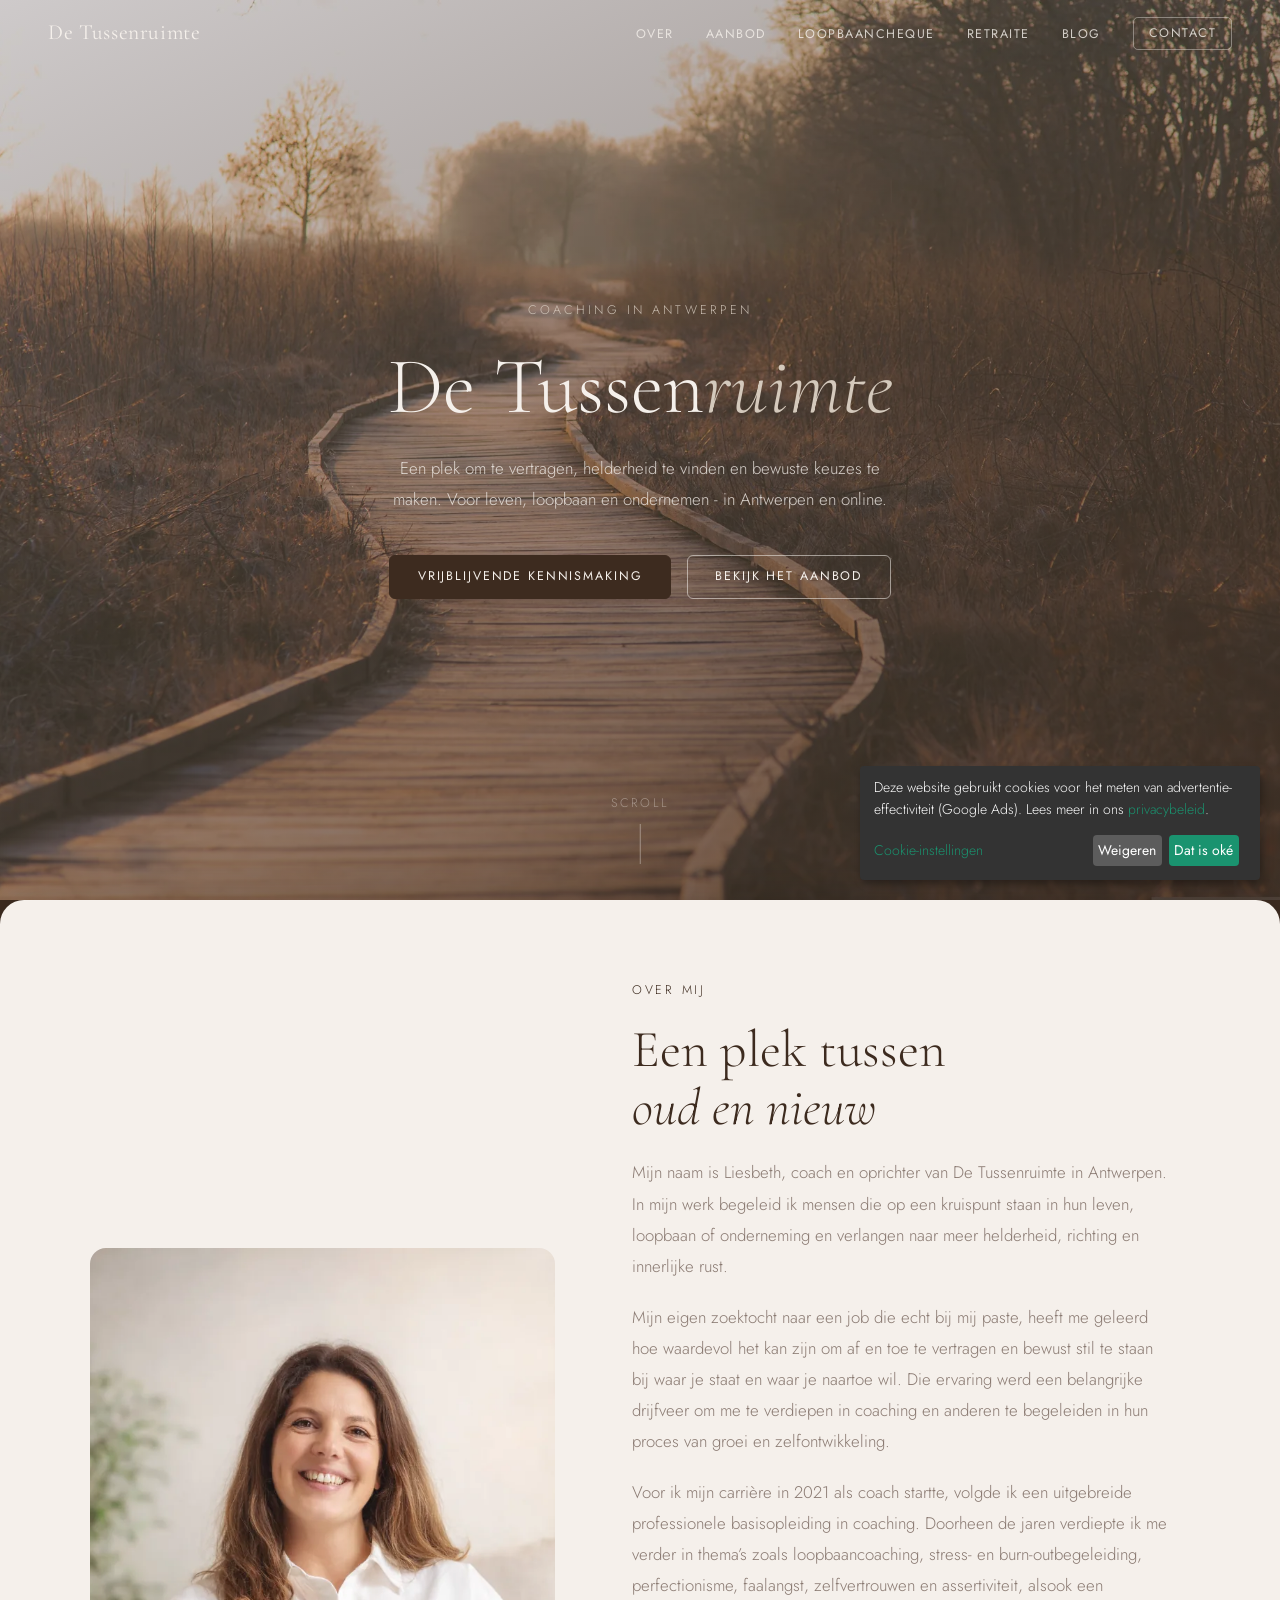
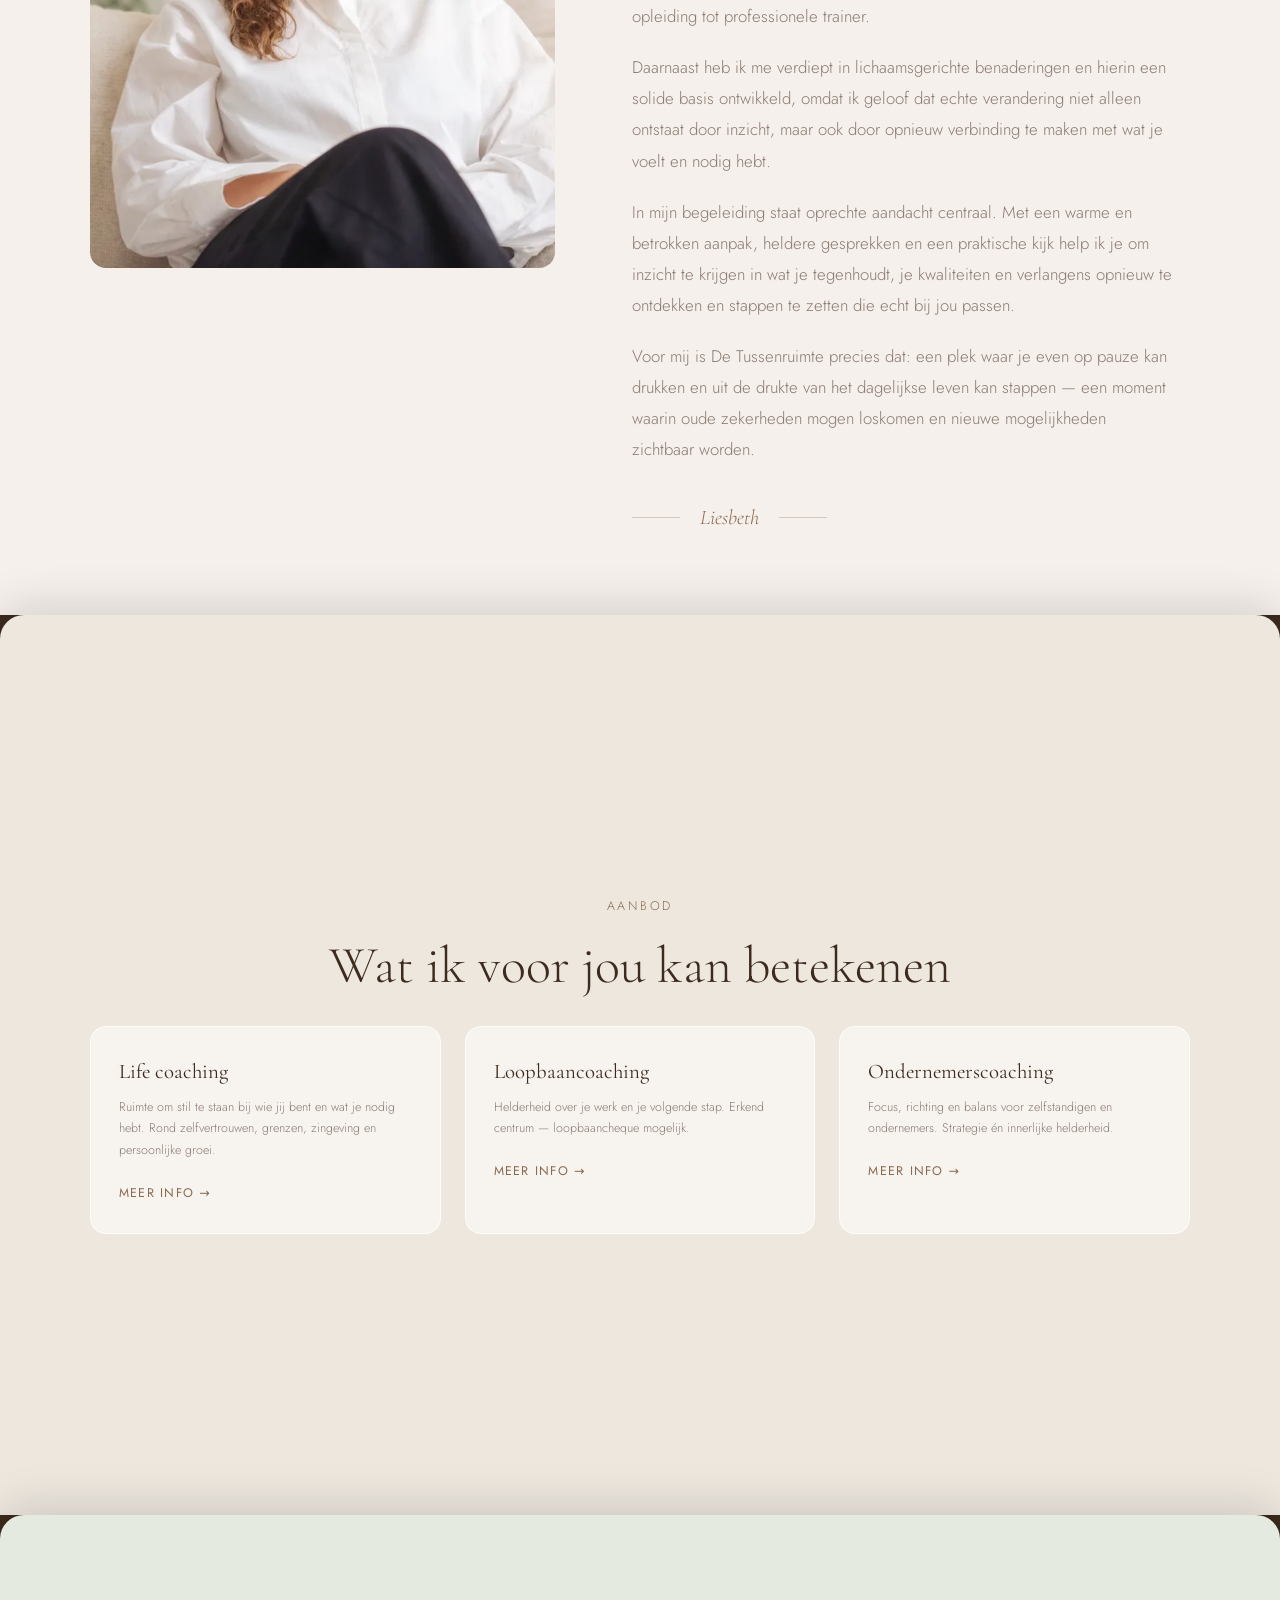
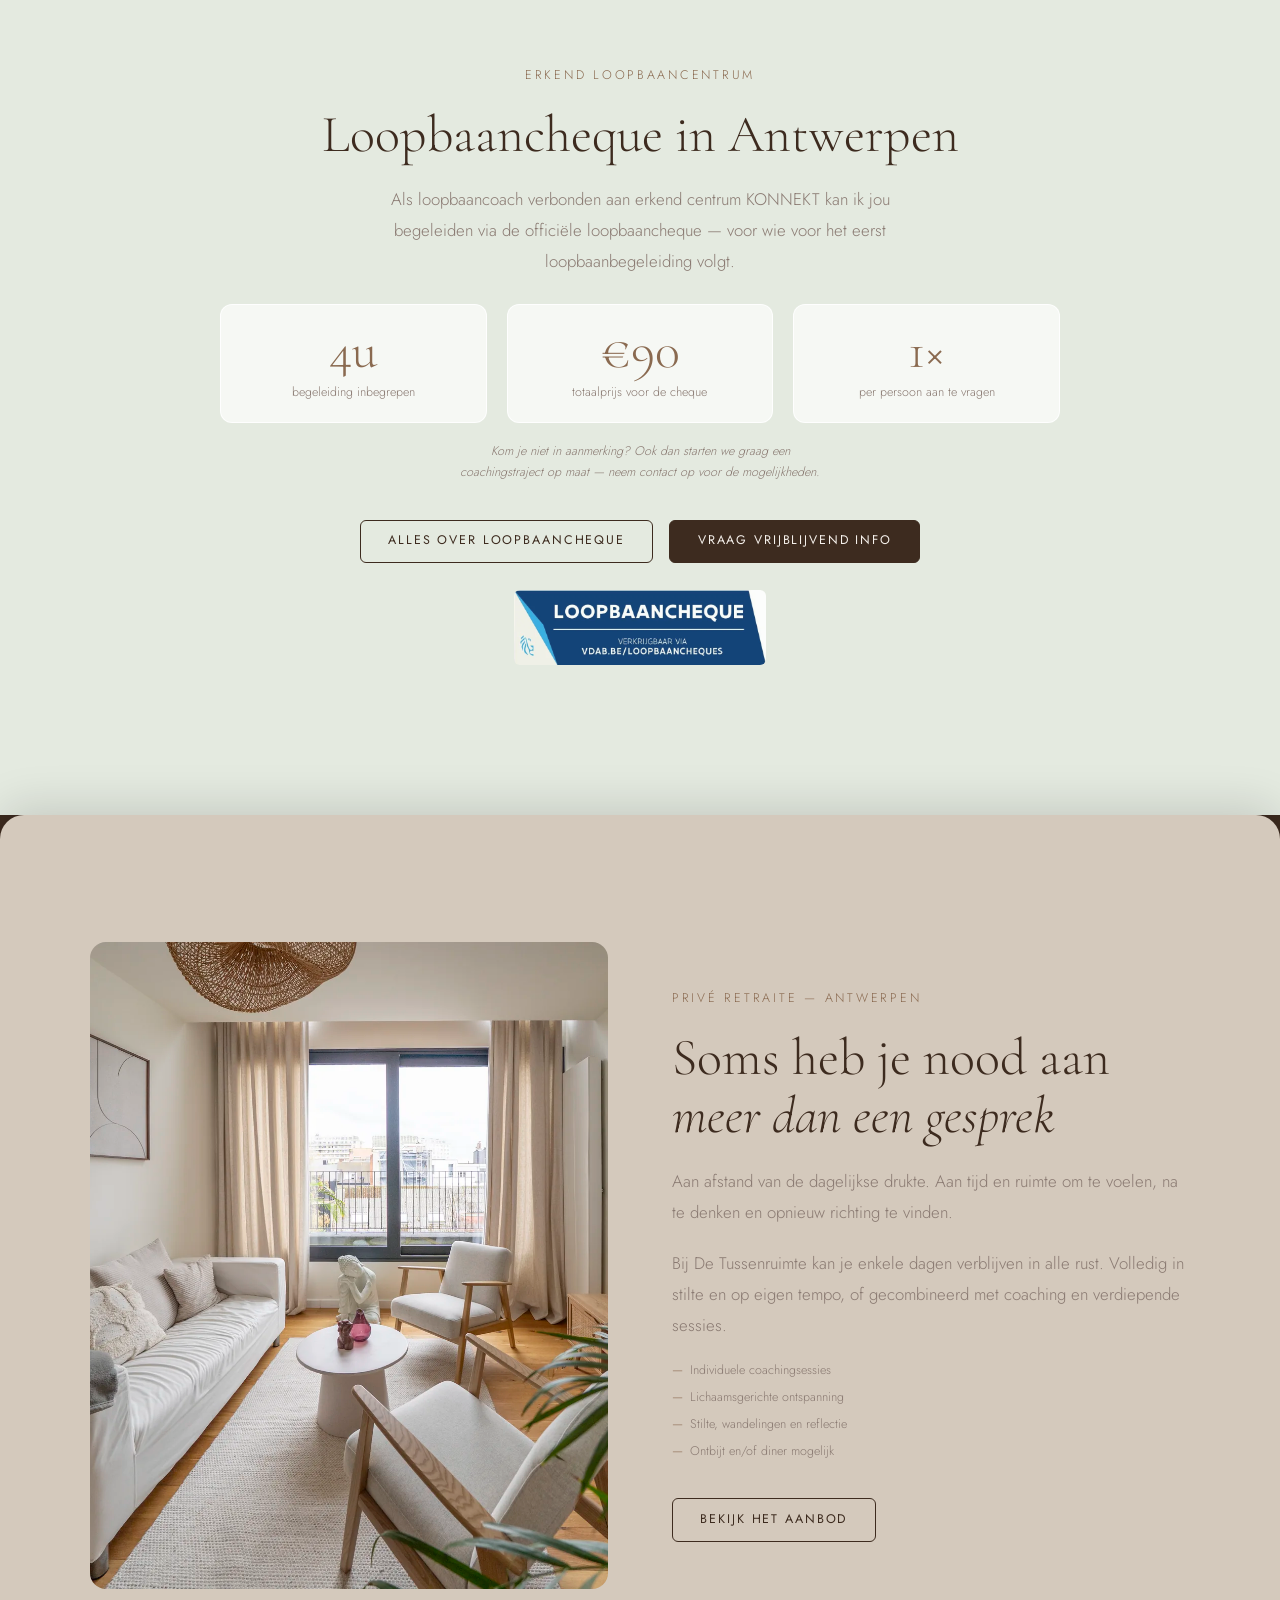
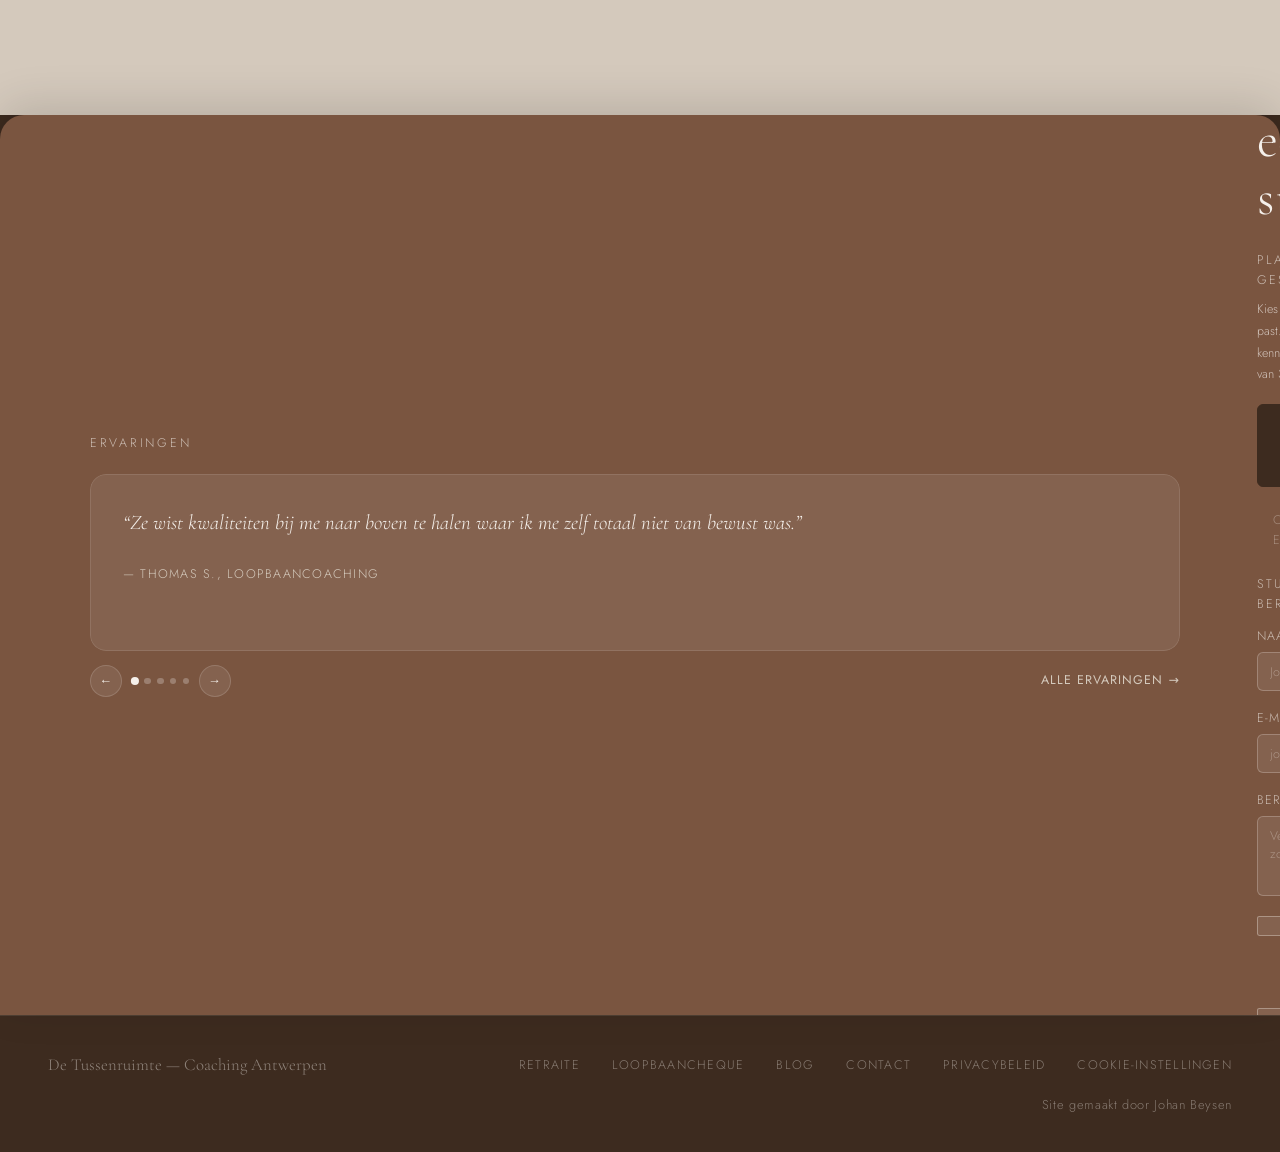
==== commit d583cde6: "Fixed layout issues" ====
--- a/index.html
+++ b/index.html
@@ -16,7 +16,7 @@
     <script type="text/plain" data-name="google-ads" async src="https://www.googletagmanager.com/gtag/js?id=AW-18123102312"></script>
     <script type="text/plain" data-name="google-ads" src="assets/js/conversie.js"></script>
 
-    <script defer src="assets/js/klaro-config.js"></script>
+    <script src="assets/js/klaro-config.js"></script>
     <script defer src="assets/js/klaro.min.js"></script>
 </head>
 <body>
@@ -377,6 +377,20 @@
                             placeholder="Vertel kort wat je zoekt…"
                             required
                         ></textarea>
+                    </div>
+
+                    <div class="form-group form-group--check">
+                        <label class="form-check">
+                            <input type="checkbox" name="privacybeleid" value="akkoord" required>
+                            <span>Ik heb het <a href="privacybeleid/" target="_blank">privacybeleid</a> gelezen en ga ermee akkoord.</span>
+                        </label>
+                    </div>
+
+                    <div class="form-group form-group--check">
+                        <label class="form-check">
+                            <input type="checkbox" name="nieuwsbrief" value="ja">
+                            <span>Ik wil op de hoogte blijven van nieuws en updates van De Tussenruimte.</span>
+                        </label>
                     </div>
 
                     <button type="submit" class="btn btn--outline-light">
--- a/assets/css/main.css
+++ b/assets/css/main.css
@@ -917,6 +917,60 @@
     margin-top: 0.25rem;
 }
 
+/* ─── Checkbox-stijl in contactformulier ─────────────────────────────────── */
+.contact-form .form-group--check {
+    gap: 0;
+}
+
+.contact-form .form-check {
+    display: flex;
+    align-items: flex-start;
+    gap: 0.6em;
+    cursor: pointer;
+    font-size: var(--type-label);
+    color: rgba(245, 240, 235, 0.65);
+    letter-spacing: 0;
+    text-transform: none;
+    line-height: 1.5;
+}
+
+.contact-form .form-check input[type="checkbox"] {
+    appearance: none;
+    -webkit-appearance: none;
+    width: 1.1em;
+    height: 1.1em;
+    min-width: 1.1em;
+    border: 1px solid rgba(245, 240, 235, 0.35);
+    border-radius: 0.2em;
+    background: rgba(255, 255, 255, 0.08);
+    margin-top: 0.15em;
+    cursor: pointer;
+    transition: background var(--transition), border-color var(--transition);
+    position: relative;
+}
+
+.contact-form .form-check input[type="checkbox"]:checked {
+    background: var(--clr-earth);
+    border-color: var(--clr-earth);
+}
+
+.contact-form .form-check input[type="checkbox"]:checked::after {
+    content: '';
+    position: absolute;
+    inset: 0;
+    background: url("data:image/svg+xml,%3Csvg xmlns='http://www.w3.org/2000/svg' viewBox='0 0 12 10'%3E%3Cpolyline points='1,5 4.5,8.5 11,1' fill='none' stroke='%23f5f0eb' stroke-width='1.8' stroke-linecap='round' stroke-linejoin='round'/%3E%3C/svg%3E") center/70% no-repeat;
+}
+
+.contact-form .form-check span a {
+    color: rgba(245, 240, 235, 0.8);
+    text-decoration: underline;
+    text-underline-offset: 2px;
+}
+
+.contact-form .form-check span a:hover {
+    color: var(--clr-cream);
+}
+
 .contact-option__heading {
     font-size: var(--type-label);
     letter-spacing: 0.18em;
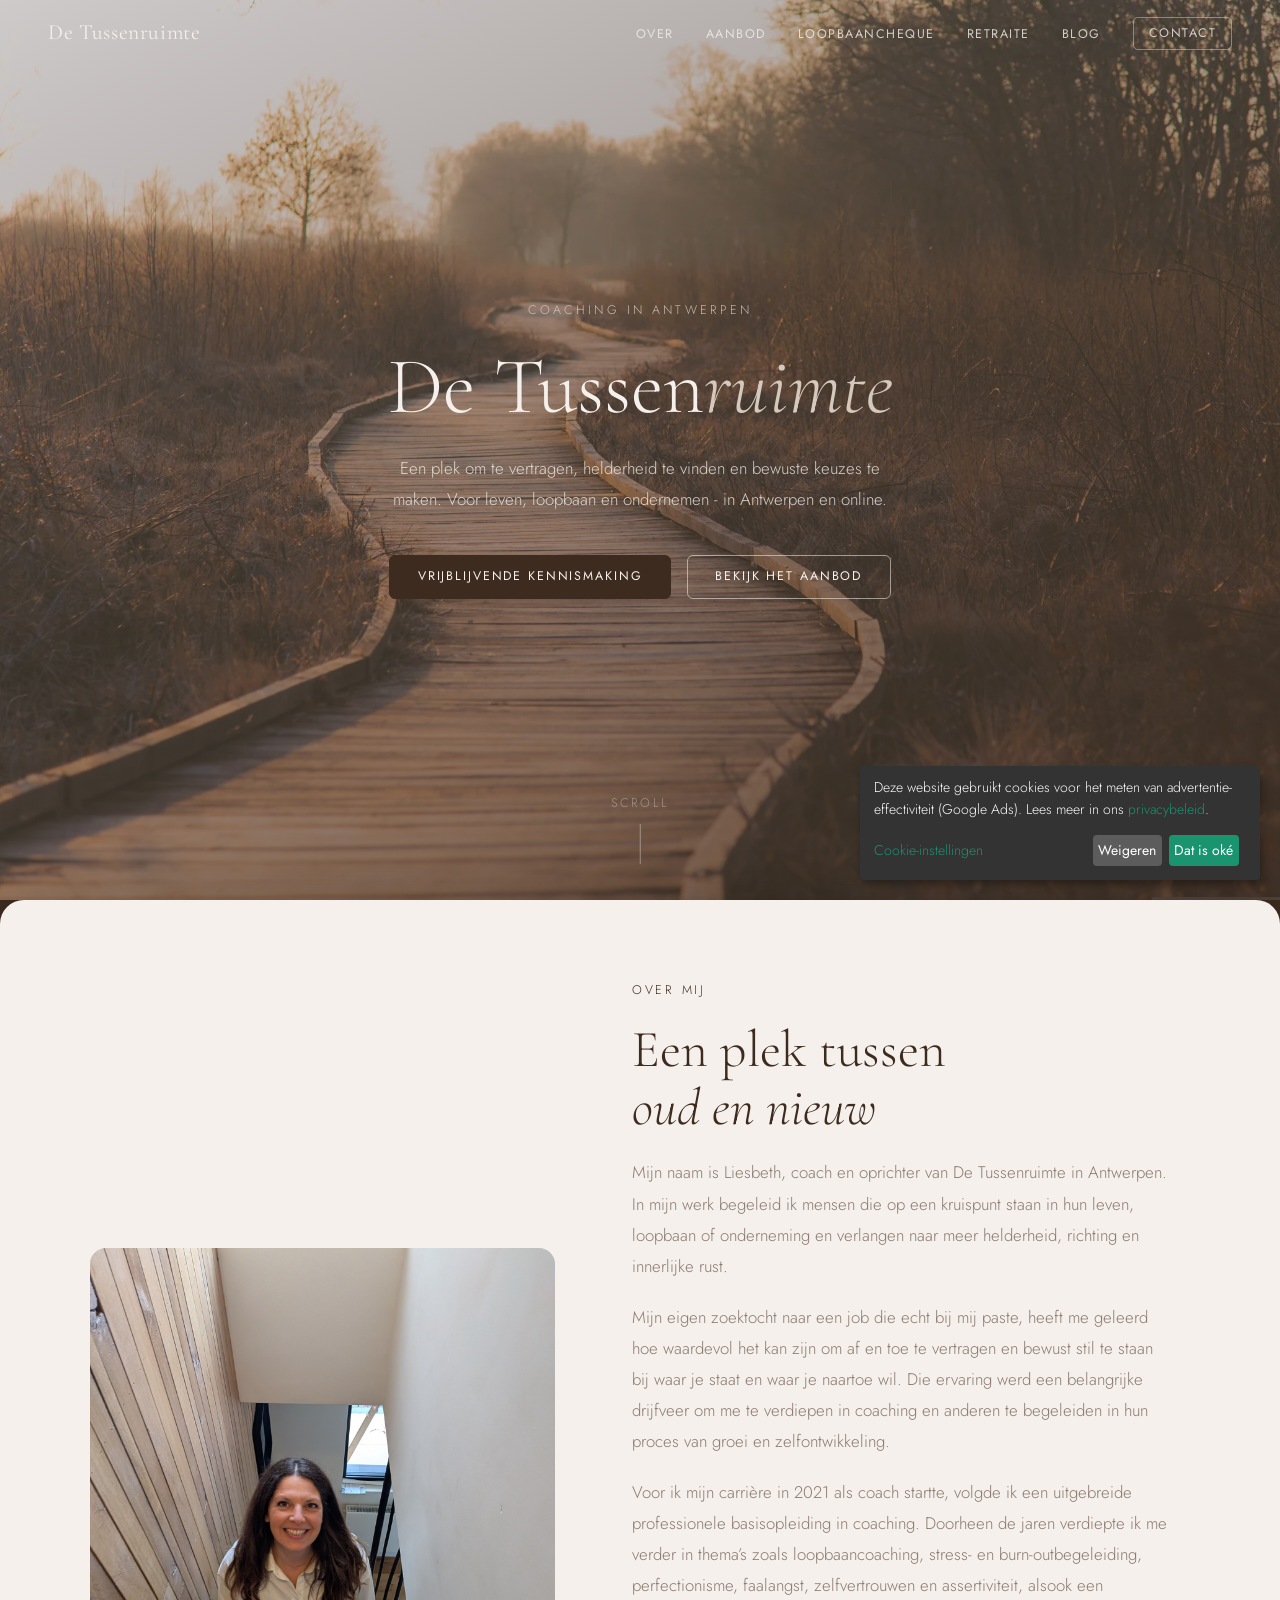
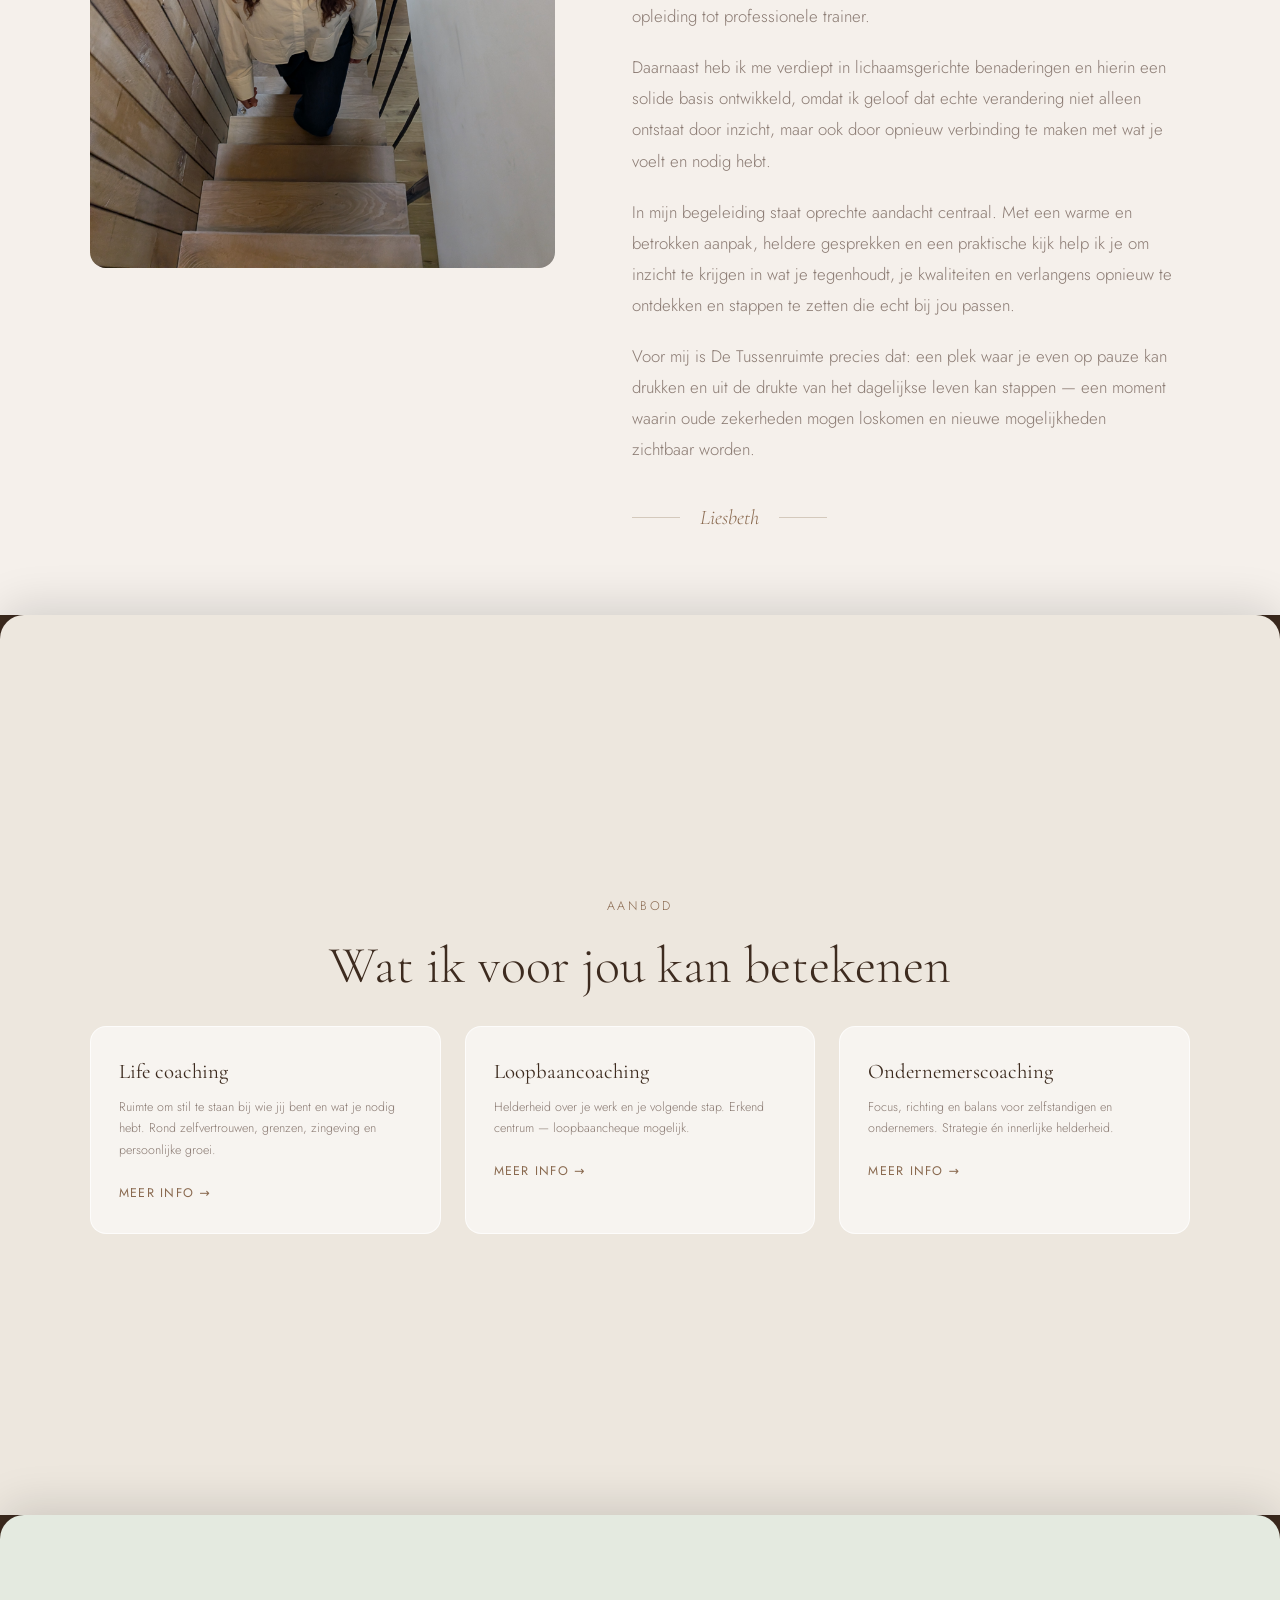
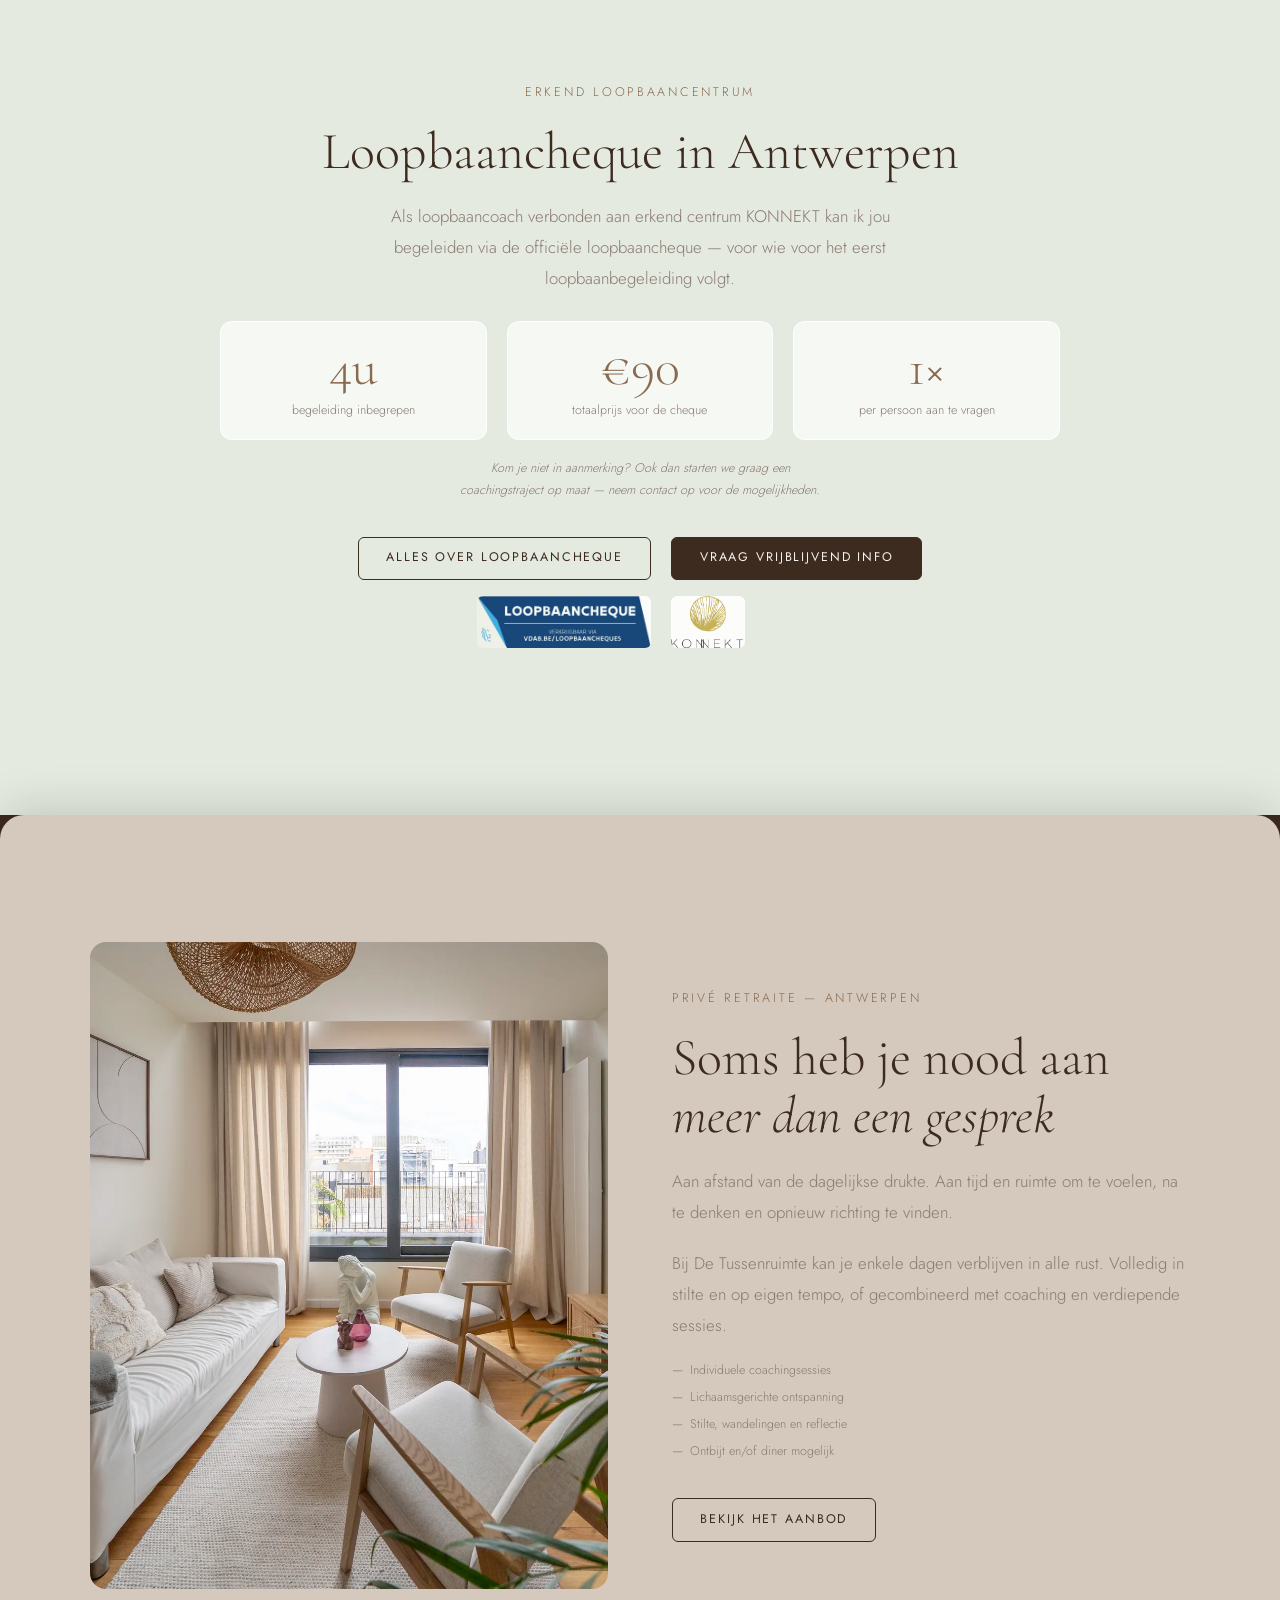
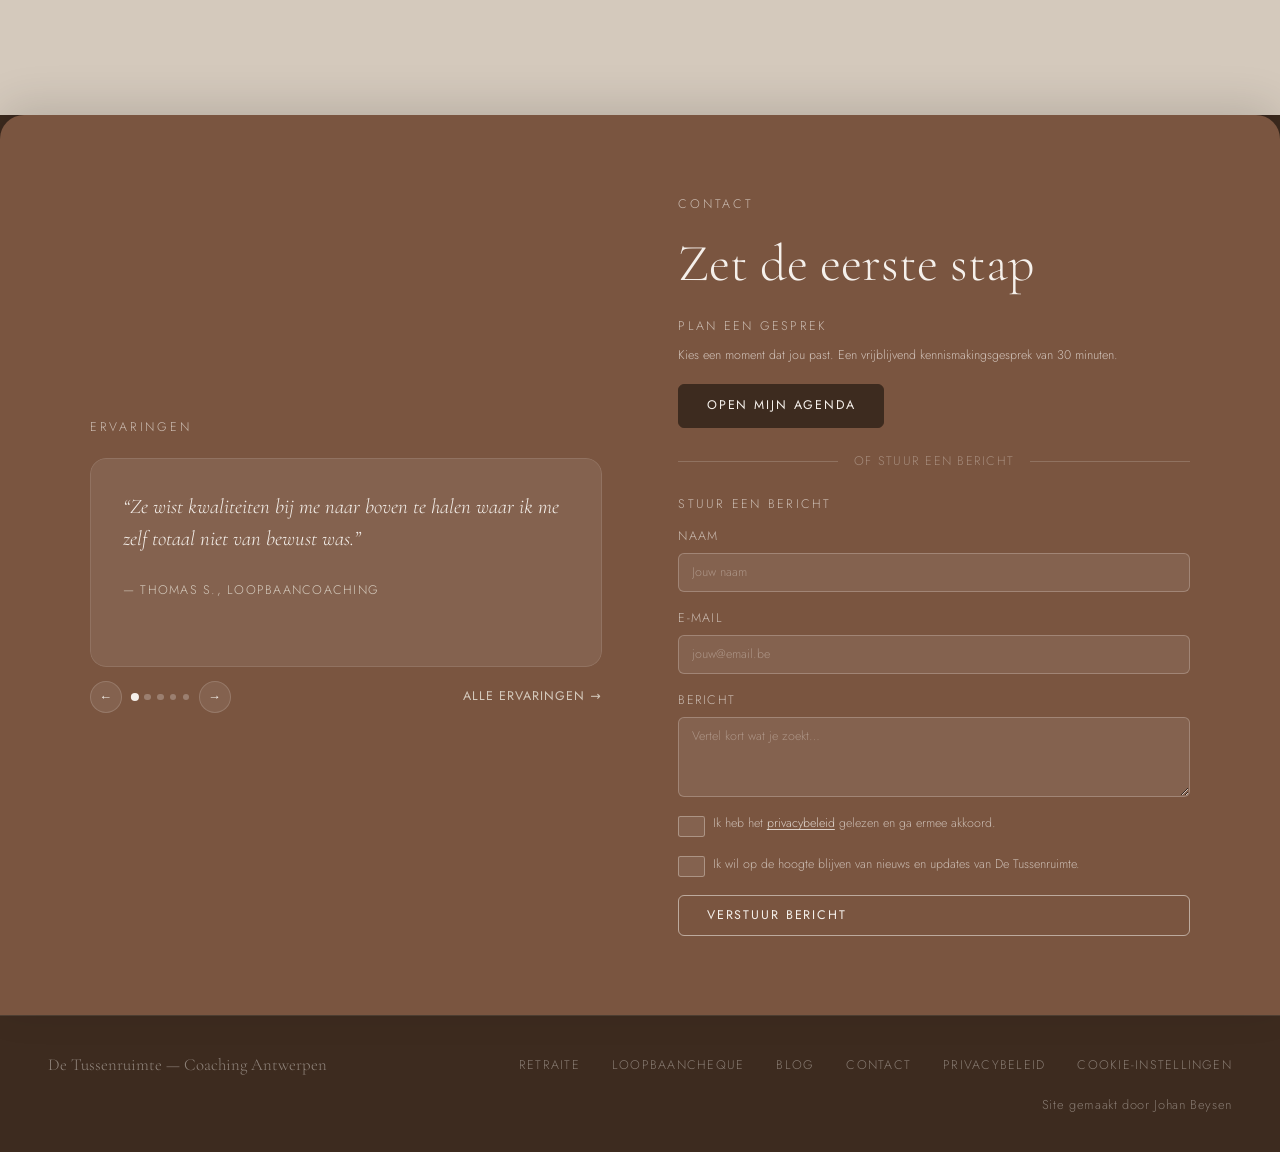
==== commit 39b02c51: "KONNEKT logo, LiesbethTrap foto, CSP hashes, unsafe-inline verwijderd - VDAB + KONNEKT logo naast el" ====
--- a/index.html
+++ b/index.html
@@ -89,9 +89,8 @@
         <div class="over__layout">
             <div class="over__image">
                 <picture>
-                    <source srcset="assets/Images/coaching/portretLiesbeth.webp" type="image/webp">
                     <img
-                        src="assets/Images/coaching/portretLiesbeth.png"
+                        src="assets/Images/algemeen/LiesbethTrap.jpg"
                         alt="Liesbeth — coach bij De Tussenruimte"
                         loading="lazy"
                     >
@@ -208,20 +207,27 @@
                 op maat — neem contact op voor de mogelijkheden.
             </p>
 
-            <div class="section__ctas">
+            <div class="cheque-ctas-grid">
                 <a href="loopbaancheque/" class="btn btn--outline">Alles over loopbaancheque</a>
                 <a href="#contact"        class="btn btn--primary">Vraag vrijblijvend info</a>
-            </div>
-
-            <picture>
-                <source srcset="assets/Images/logo-VDAB-002-768x229.webp" type="image/webp">
+                <a href="https://www.vdab.be/orienteren/loopbaanbegeleiding/alles-over-je-loopbaancheque" target="_blank" rel="noopener noreferrer" class="vdab-link">
+                    <picture>
+                        <source srcset="assets/Images/logo-VDAB-002-768x229.webp" type="image/webp">
+                        <img
+                            src="assets/Images/logo-VDAB-002-768x229.jpg"
+                            alt="Loopbaancheque — verkrijgbaar via VDAB"
+                            class="vdab-badge"
+                            loading="lazy"
+                        >
+                    </picture>
+                </a>
                 <img
-                    src="assets/Images/logo-VDAB-002-768x229.jpg"
-                    alt="Loopbaancheque — verkrijgbaar via VDAB"
-                    class="vdab-badge"
+                    src="assets/Images/KONNEKTLOGO2020.jpg"
+                    alt="KONNEKT — erkend loopbaancentrum"
+                    class="konnekt-badge"
                     loading="lazy"
                 >
-            </picture>
+            </div>
         </div>
     </section>
 
@@ -326,7 +332,7 @@
                     Kies een moment dat jou past. Een vrijblijvend
                     kennismakingsgesprek van 30 minuten.
                 </p>
-                <a href="" onclick="window._openCalendlyWithConsent(event)" class="btn btn--primary">Open mijn agenda</a>
+                <a href="" data-calendly-open class="btn btn--primary">Open mijn agenda</a>
 
                 <!-- Scheiding -->
                 <div class="contact-divider"><span>of stuur een bericht</span></div>
@@ -416,7 +422,7 @@
             <a href="blog/"           class="footer__link">Blog</a>
             <a href="#contact"        class="footer__link">Contact</a>
             <a href="privacybeleid/"  class="footer__link">Privacybeleid</a>
-            <a href="#" onclick="klaro.show();return false;" class="footer__link">Cookie-instellingen</a>
+            <a href="#" data-klaro-show class="footer__link">Cookie-instellingen</a>
         </nav>
         <small class="footer__credit">Site gemaakt door <a href="https://johanbeysen.online" rel="noopener noreferrer">Johan Beysen</a></small>
     </footer>
@@ -439,5 +445,6 @@
         }
       })();
     </script>
+    <script src="assets/js/ui-handlers.js"></script>
 </body>
 </html>
--- a/assets/css/main.css
+++ b/assets/css/main.css
@@ -828,6 +828,10 @@
     gap: clamp(3rem, 6vw, 6rem);
     align-items: center;
     width: var(--container-lg);
+}
+
+.contact-layout > div {
+    min-width: 0;
 }
 
 .contact-layout .section__label,
@@ -1768,14 +1772,43 @@
 }
 
 /* ─── VDAB badge ─────────────────────────────────────────────────────────── */
-.vdab-badge {
-    display: block;
-    width: clamp(180px, 30%, 280px);
-    height: auto;
+.cheque-ctas-grid {
+    display: grid;
+    grid-template-columns: auto auto;
+    gap: 1rem clamp(0.75rem, 2vw, 1.25rem);
+    justify-content: center;
+    align-items: center;
+    margin-top: clamp(1.75rem, 4vh, 2.75rem);
+}
+
+.cheque-ctas-grid .btn {
+    display: inline-flex;
+}
+
+.cheque-ctas-grid .vdab-link {
+    justify-self: end;
+}
+
+.cheque-ctas-grid .konnekt-badge {
+    justify-self: start;
+}
+
+.partner-logos {
+    display: flex;
+    align-items: center;
+    gap: 2rem;
+    width: fit-content;
     margin-top: clamp(1.5rem, 3vh, 2.5rem);
     margin-inline: auto;
+}
+
+.vdab-badge,
+.konnekt-badge {
+    display: block;
+    height: 52px;
+    width: auto;
     border-radius: 0.375rem;
-    opacity: 0.92;
+    opacity: 0.9;
 }
 
 .content-section--sage .section__body a {
@@ -2063,15 +2096,17 @@
 .testimonial-carousel__track-wrapper {
     overflow: hidden;
     border-radius: 1rem;
+    width: 100%;
 }
 
 .testimonial-carousel__track {
     display: flex;
+    width: 100%;
     transition: transform 0.4s cubic-bezier(0.4, 0, 0.2, 1);
 }
 
 .testimonial-carousel__track > * {
-    min-width: 100%;
+    flex: 0 0 100%;
     box-sizing: border-box;
 }
 
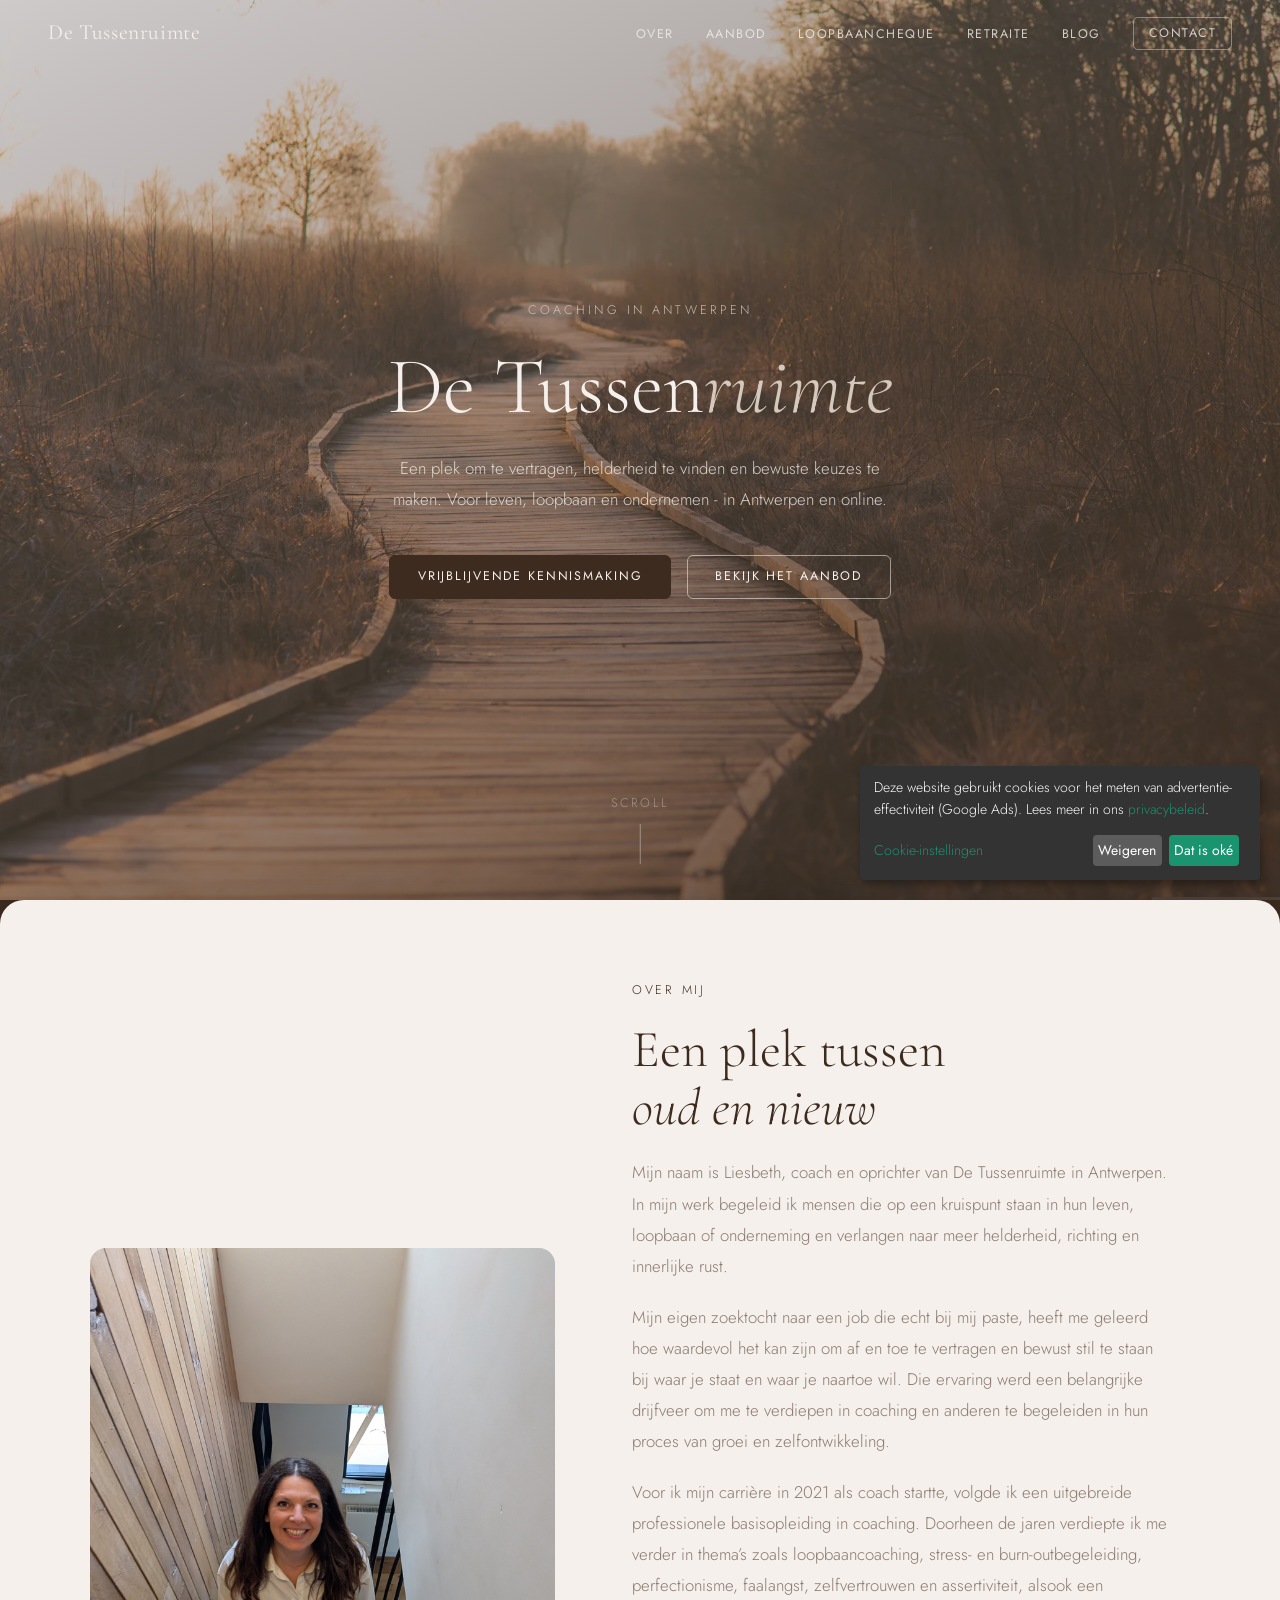
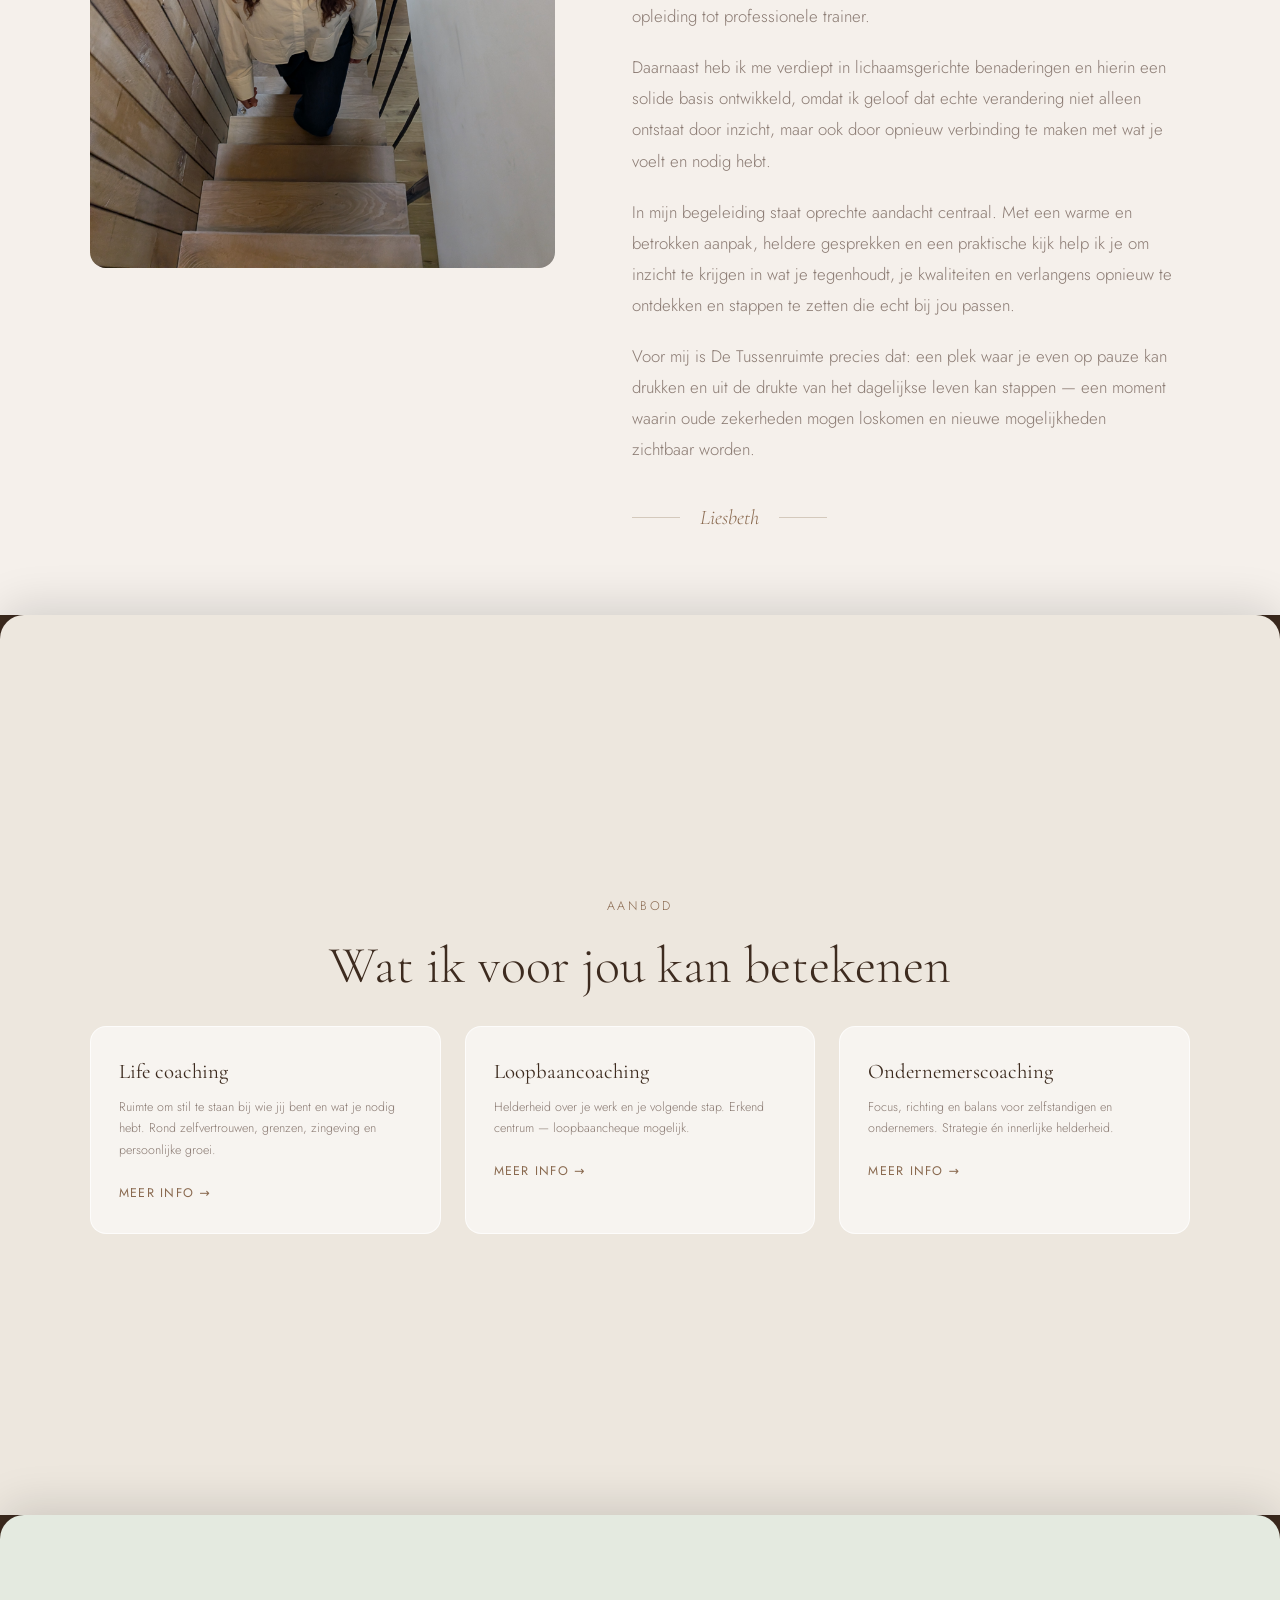
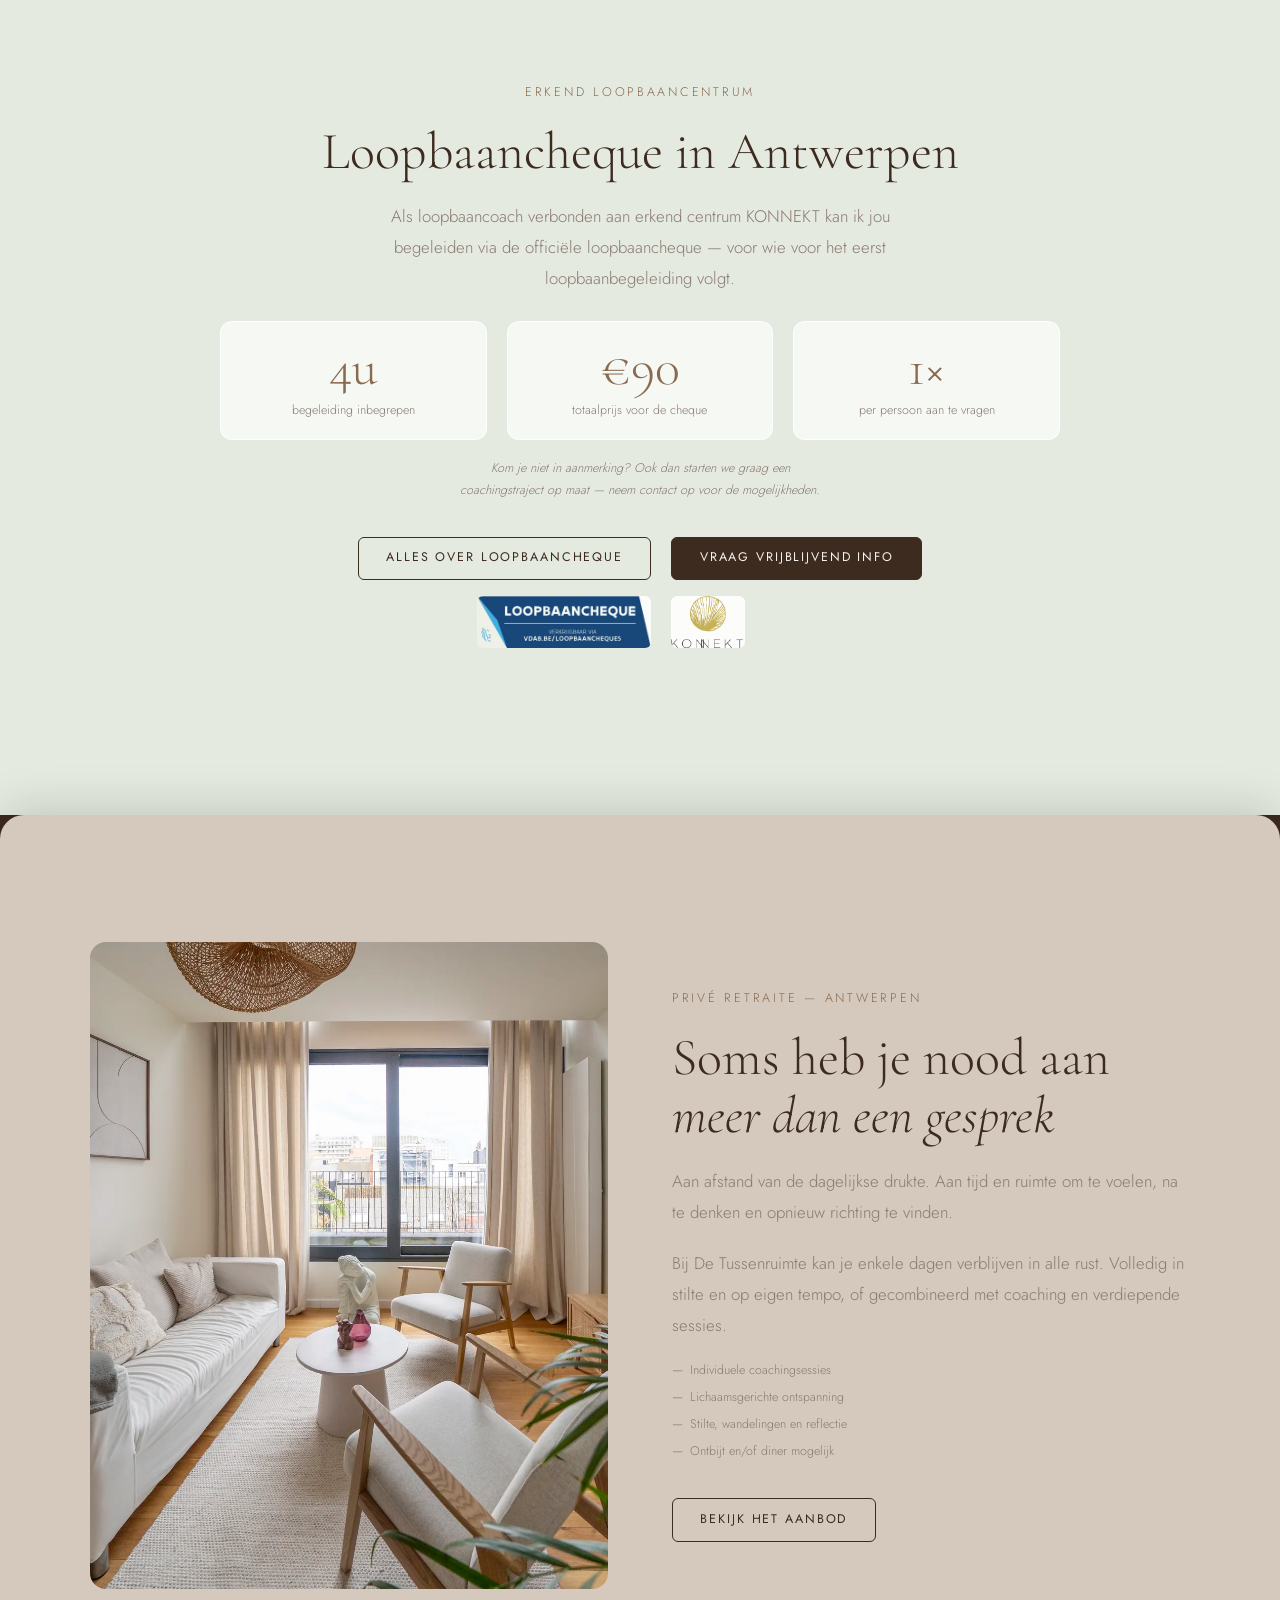
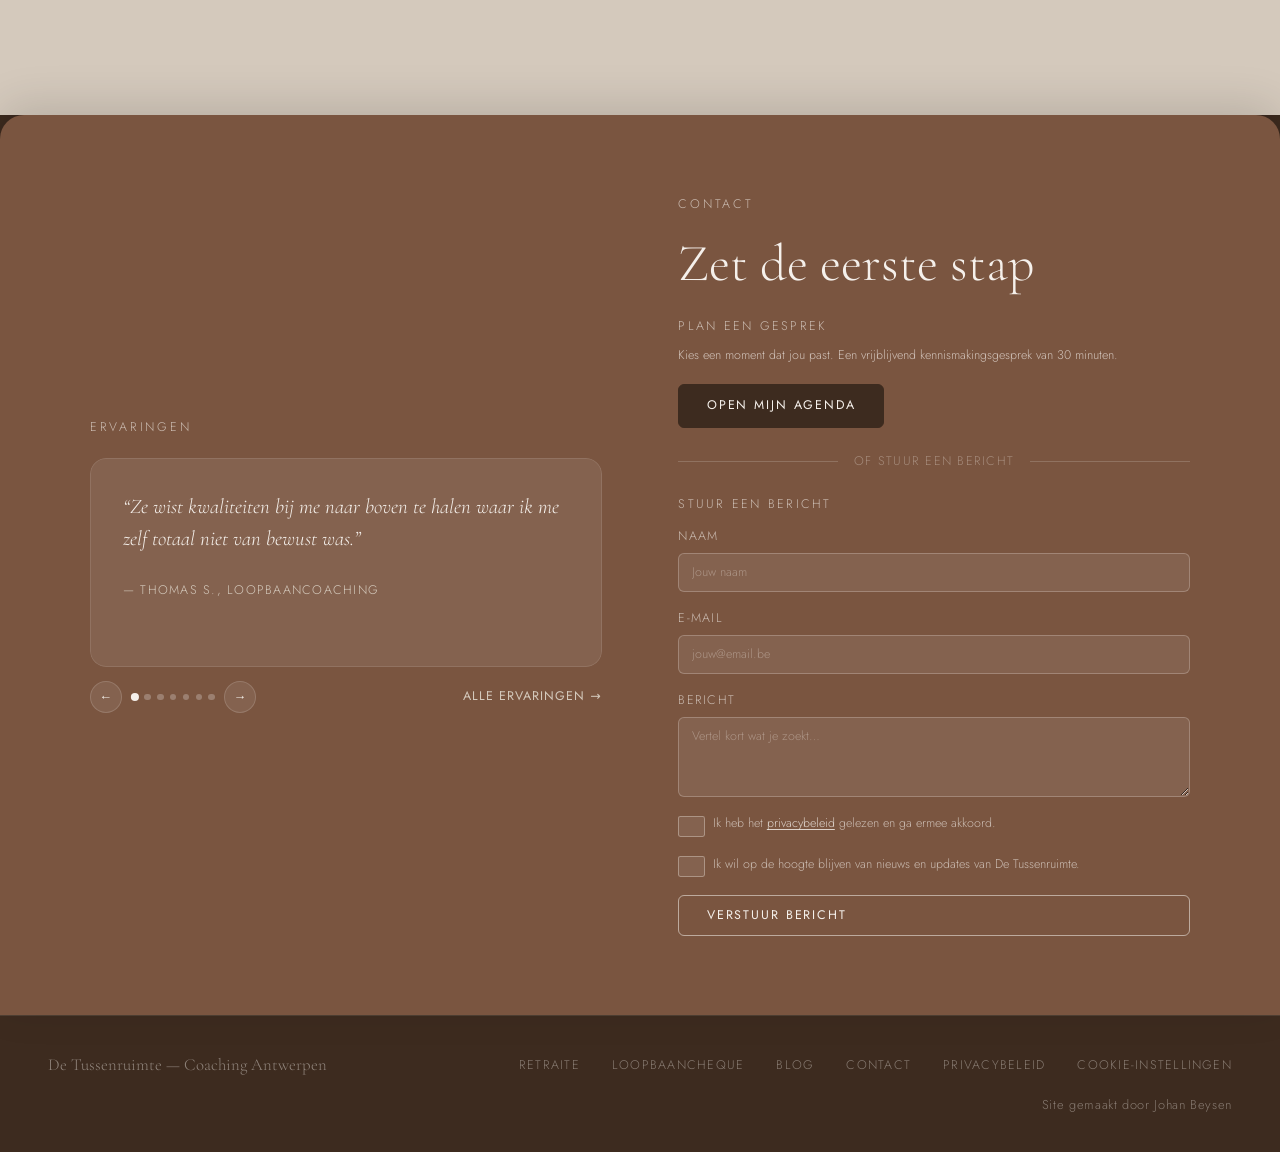
==== commit e3c5876f: "reparing tag" ====
--- a/index.html
+++ b/index.html
@@ -11,10 +11,10 @@
     <link href="https://assets.calendly.com/assets/external/widget.css" rel="stylesheet">
     <link rel="stylesheet" href="assets/css/klaro.min.css">
 
-    <!-- Google Ads — enkel geladen na toestemming via Klaro -->
-    <script type="text/plain" data-name="google-ads" src="assets/js/gtag-init.js"></script>
-    <script type="text/plain" data-name="google-ads" async src="https://www.googletagmanager.com/gtag/js?id=AW-18123102312"></script>
-    <script type="text/plain" data-name="google-ads" src="assets/js/conversie.js"></script>
+    <!-- Google tag (gtag.js) — altijd actief; Consent Mode v2 regelt toestemming -->
+    <script src="assets/js/gtag-init.js"></script>
+    <script async src="https://www.googletagmanager.com/gtag/js?id=AW-18123102312"></script>
+    <script src="assets/js/conversie.js"></script>
 
     <script src="assets/js/klaro-config.js"></script>
     <script defer src="assets/js/klaro.min.js"></script>
@@ -430,21 +430,7 @@
     <script src="https://assets.calendly.com/assets/external/widget.js" type="text/javascript" async></script>
     <script src="assets/js/nav.js"></script>
     <script src="assets/js/content.js"></script>
-    <script>
-      (function() {
-        var hash = window.location.hash || '';
-        if (hash.includes('invite_token') || hash.includes('confirmation_token') || hash.includes('recovery_token')) {
-          var s = document.createElement('script');
-          s.src = 'https://identity.netlify.com/v1/netlify-identity-widget.js';
-          s.onload = function() {
-            window.netlifyIdentity.on('login', function() {
-              document.location.href = '/admin/';
-            });
-          };
-          document.head.appendChild(s);
-        }
-      })();
-    </script>
+    <script src="assets/js/netlify-identity-redirect.js"></script>
     <script src="assets/js/ui-handlers.js"></script>
 </body>
 </html>
--- a/assets/css/main.css
+++ b/assets/css/main.css
@@ -2071,6 +2071,24 @@
     color: var(--clr-deep);
 }
 
+.post-body__img-float {
+    float: right;
+    margin: 0 0 1.5rem 2rem;
+    border-radius: 0.5rem;
+    width: clamp(120px, 20%, 180px);
+    height: auto;
+    display: block;
+}
+
+@media (max-width: 480px) {
+    .post-body__img-float {
+        float: none;
+        display: block;
+        margin: 0 auto 1.5rem;
+        width: clamp(100px, 40%, 160px);
+    }
+}
+
 .post-back {
     display: inline-flex;
     align-items: center;
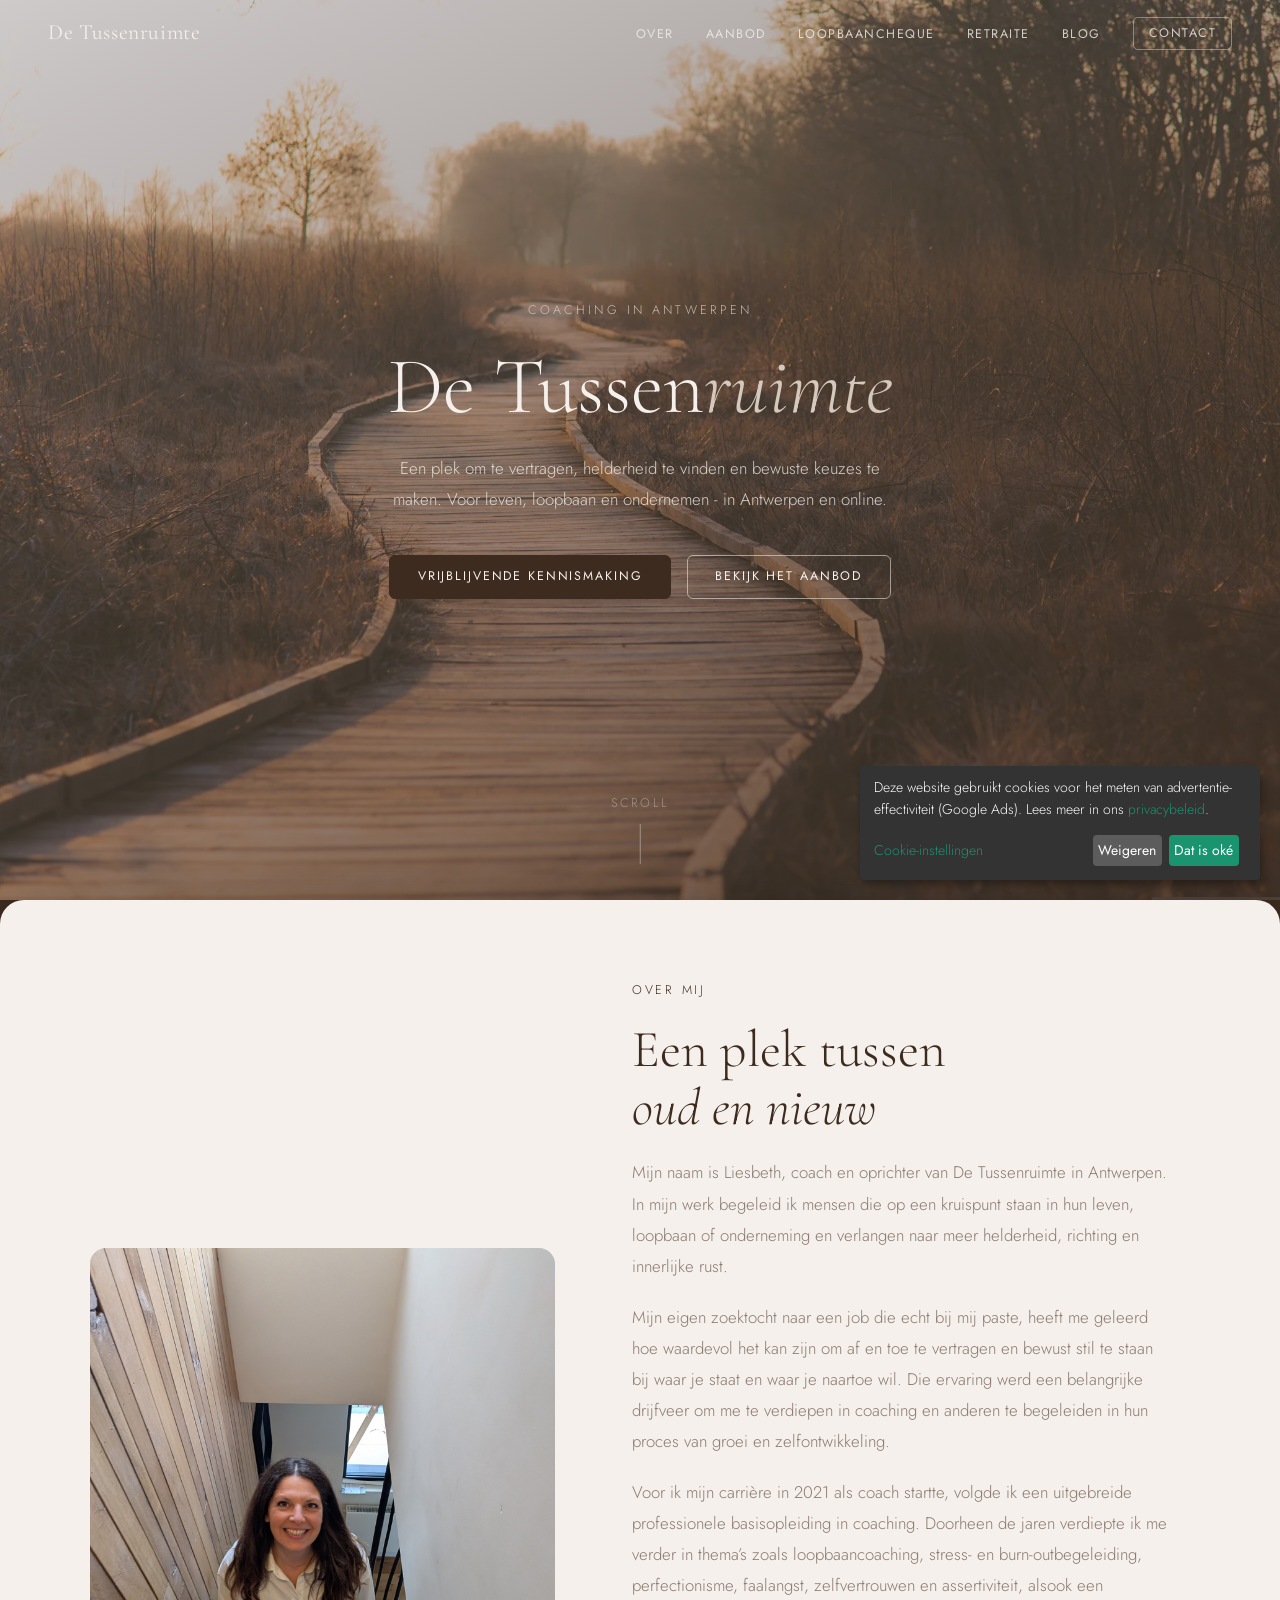
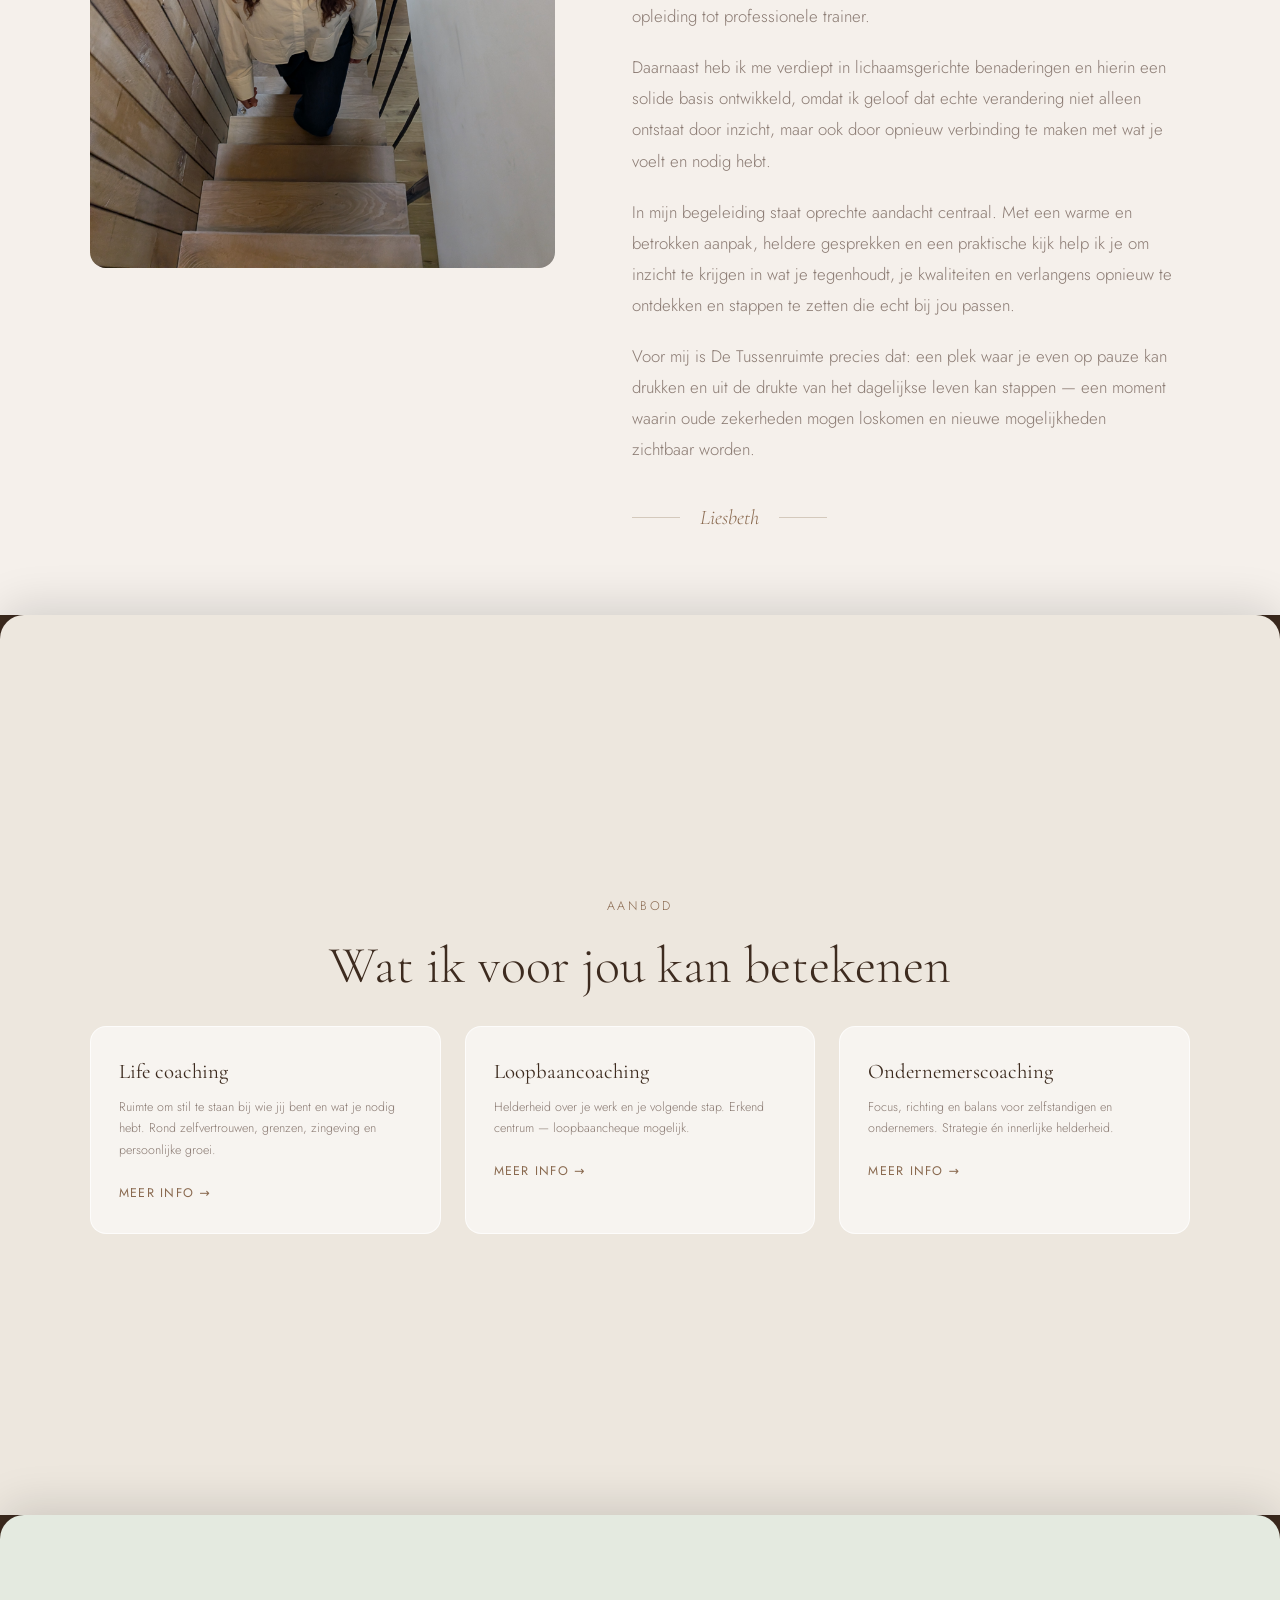
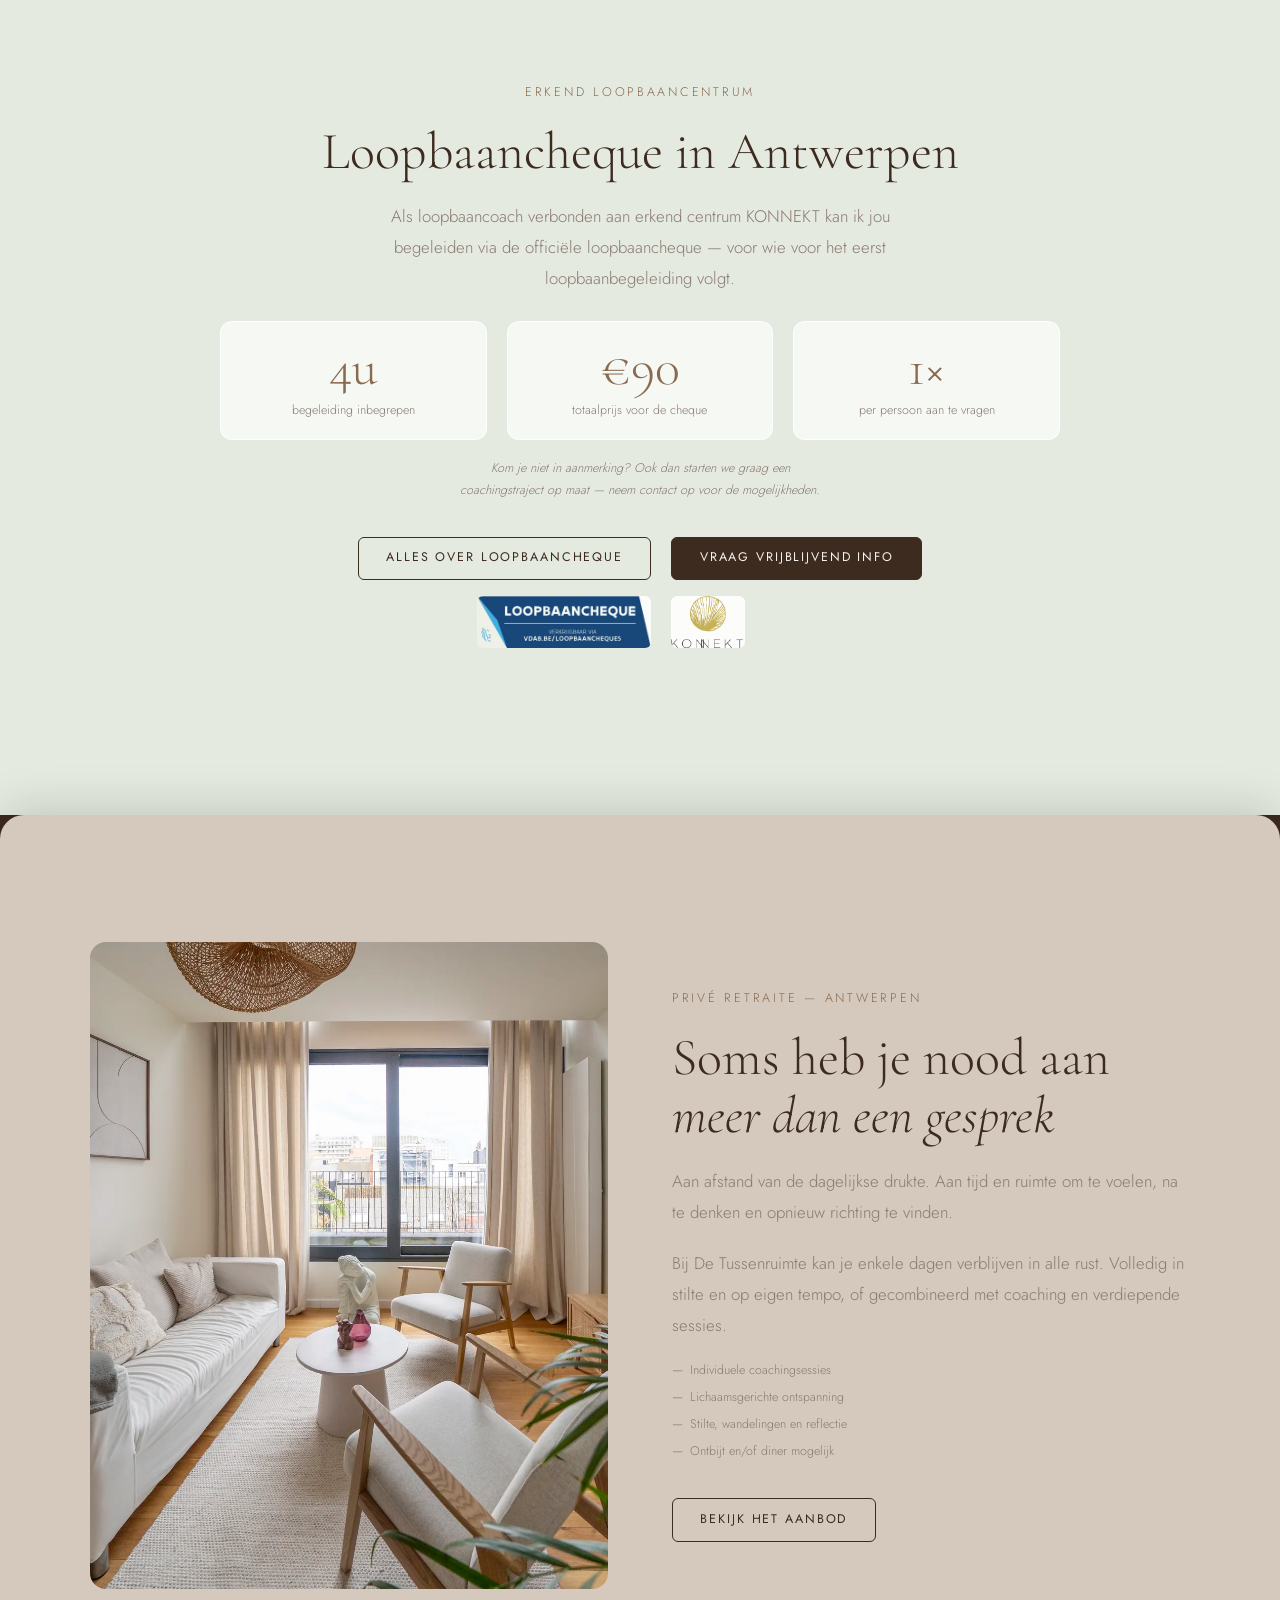
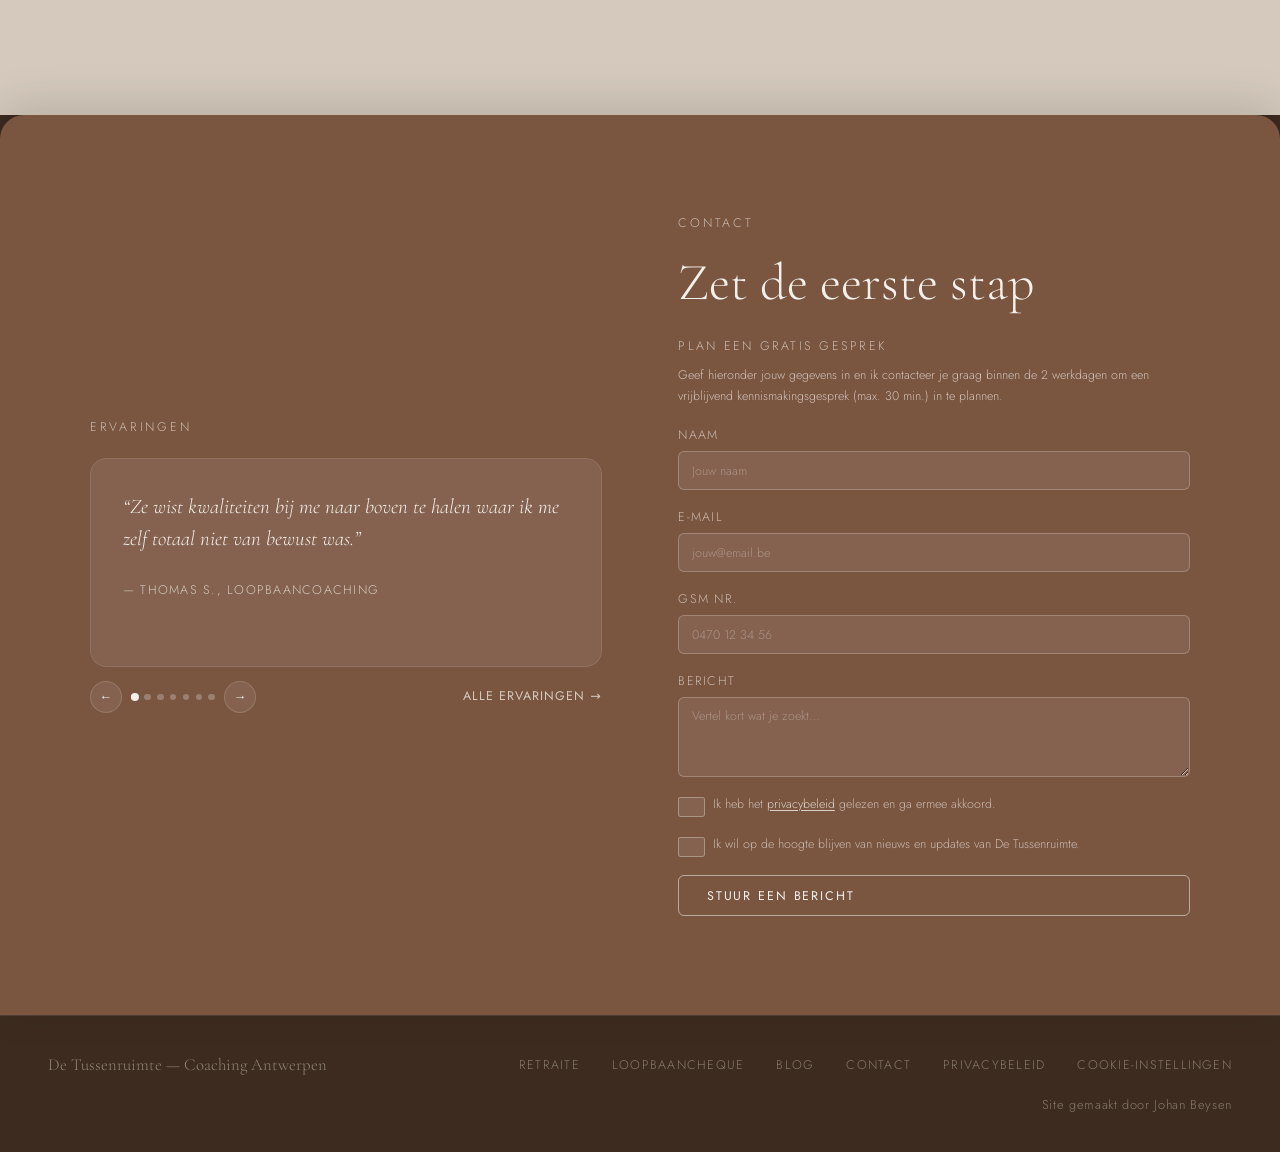
==== commit d4aa3242: "calendly verweiderd" ====
--- a/index.html
+++ b/index.html
@@ -8,7 +8,6 @@
     <link rel="canonical" href="/">
 
     <link rel="stylesheet" href="assets/css/main.css">
-    <link href="https://assets.calendly.com/assets/external/widget.css" rel="stylesheet">
     <link rel="stylesheet" href="assets/css/klaro.min.css">
 
     <!-- Google tag (gtag.js) — altijd actief; Consent Mode v2 regelt toestemming -->
@@ -326,19 +325,11 @@
                     Zet de eerste stap
                 </h2>
 
-                <!-- Optie 1: Calendly -->
-                <p class="contact-option__heading">Plan een gesprek</p>
+                <p class="contact-option__heading">Plan een gratis gesprek</p>
                 <p class="contact-option__text">
-                    Kies een moment dat jou past. Een vrijblijvend
-                    kennismakingsgesprek van 30 minuten.
-                </p>
-                <a href="" data-calendly-open class="btn btn--primary">Open mijn agenda</a>
-
-                <!-- Scheiding -->
-                <div class="contact-divider"><span>of stuur een bericht</span></div>
-
-                <!-- Optie 2: Formulier -->
-                <p class="contact-option__heading">Stuur een bericht</p>
+                    Geef hieronder jouw gegevens in en ik contacteer je graag binnen de 2 werkdagen
+                    om een vrijblijvend kennismakingsgesprek (max. 30 min.) in te plannen.
+                </p>
                 <form
                     name="contact"
                     method="POST"
@@ -354,7 +345,7 @@
                     <div class="form-group">
                         <label for="naam">Naam</label>
                         <input
-        ''                    type="text"
+                            type="text"
                             id="naam"
                             name="naam"
                             placeholder="Jouw naam"
@@ -376,6 +367,17 @@
                     </div>
 
                     <div class="form-group">
+                        <label for="gsm">Gsm nr.</label>
+                        <input
+                            type="tel"
+                            id="gsm"
+                            name="gsm"
+                            placeholder="0470 12 34 56"
+                            autocomplete="tel"
+                        >
+                    </div>
+
+                    <div class="form-group">
                         <label for="bericht">Bericht</label>
                         <textarea
                             id="bericht"
@@ -400,7 +402,7 @@
                     </div>
 
                     <button type="submit" class="btn btn--outline-light">
-                        Verstuur bericht
+                        Stuur een bericht
                     </button>
                 </form>
             </div>
@@ -427,7 +429,6 @@
         <small class="footer__credit">Site gemaakt door <a href="https://johanbeysen.online" rel="noopener noreferrer">Johan Beysen</a></small>
     </footer>
 
-    <script src="https://assets.calendly.com/assets/external/widget.js" type="text/javascript" async></script>
     <script src="assets/js/nav.js"></script>
     <script src="assets/js/content.js"></script>
     <script src="assets/js/netlify-identity-redirect.js"></script>
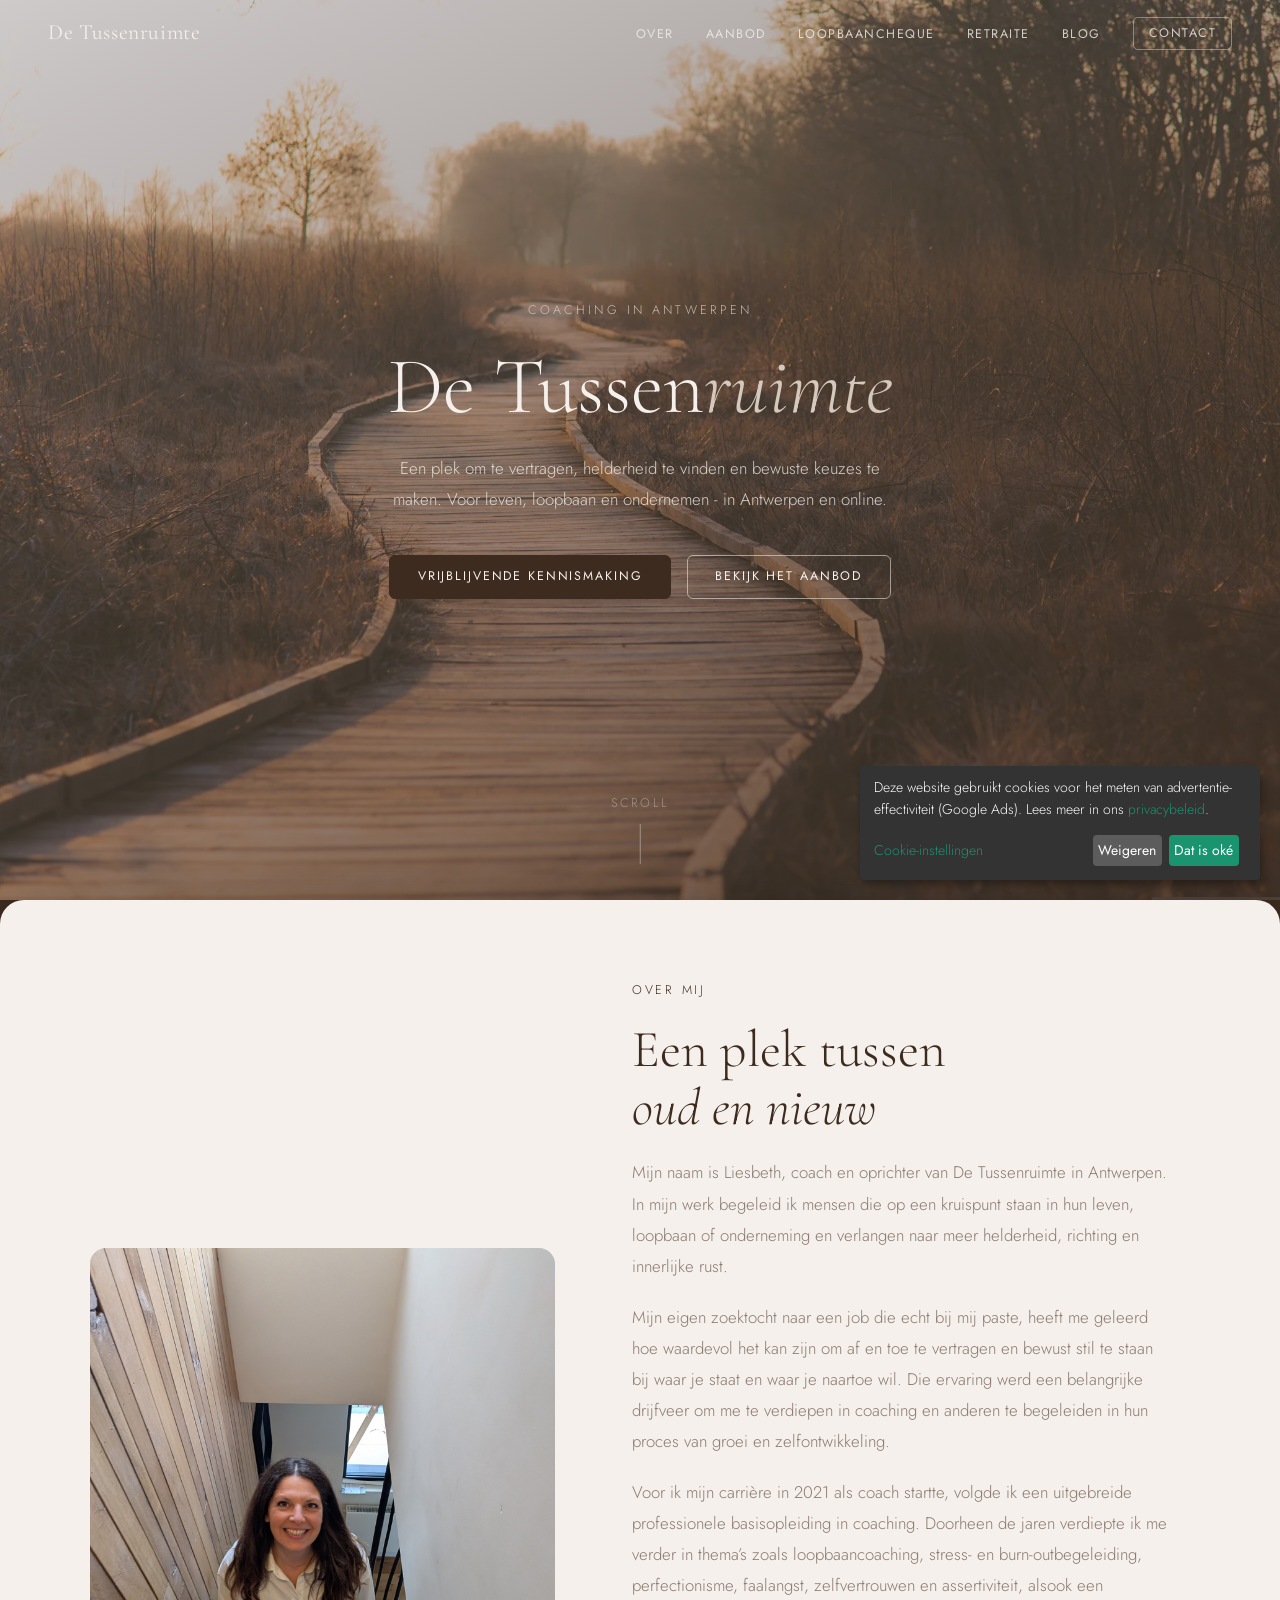
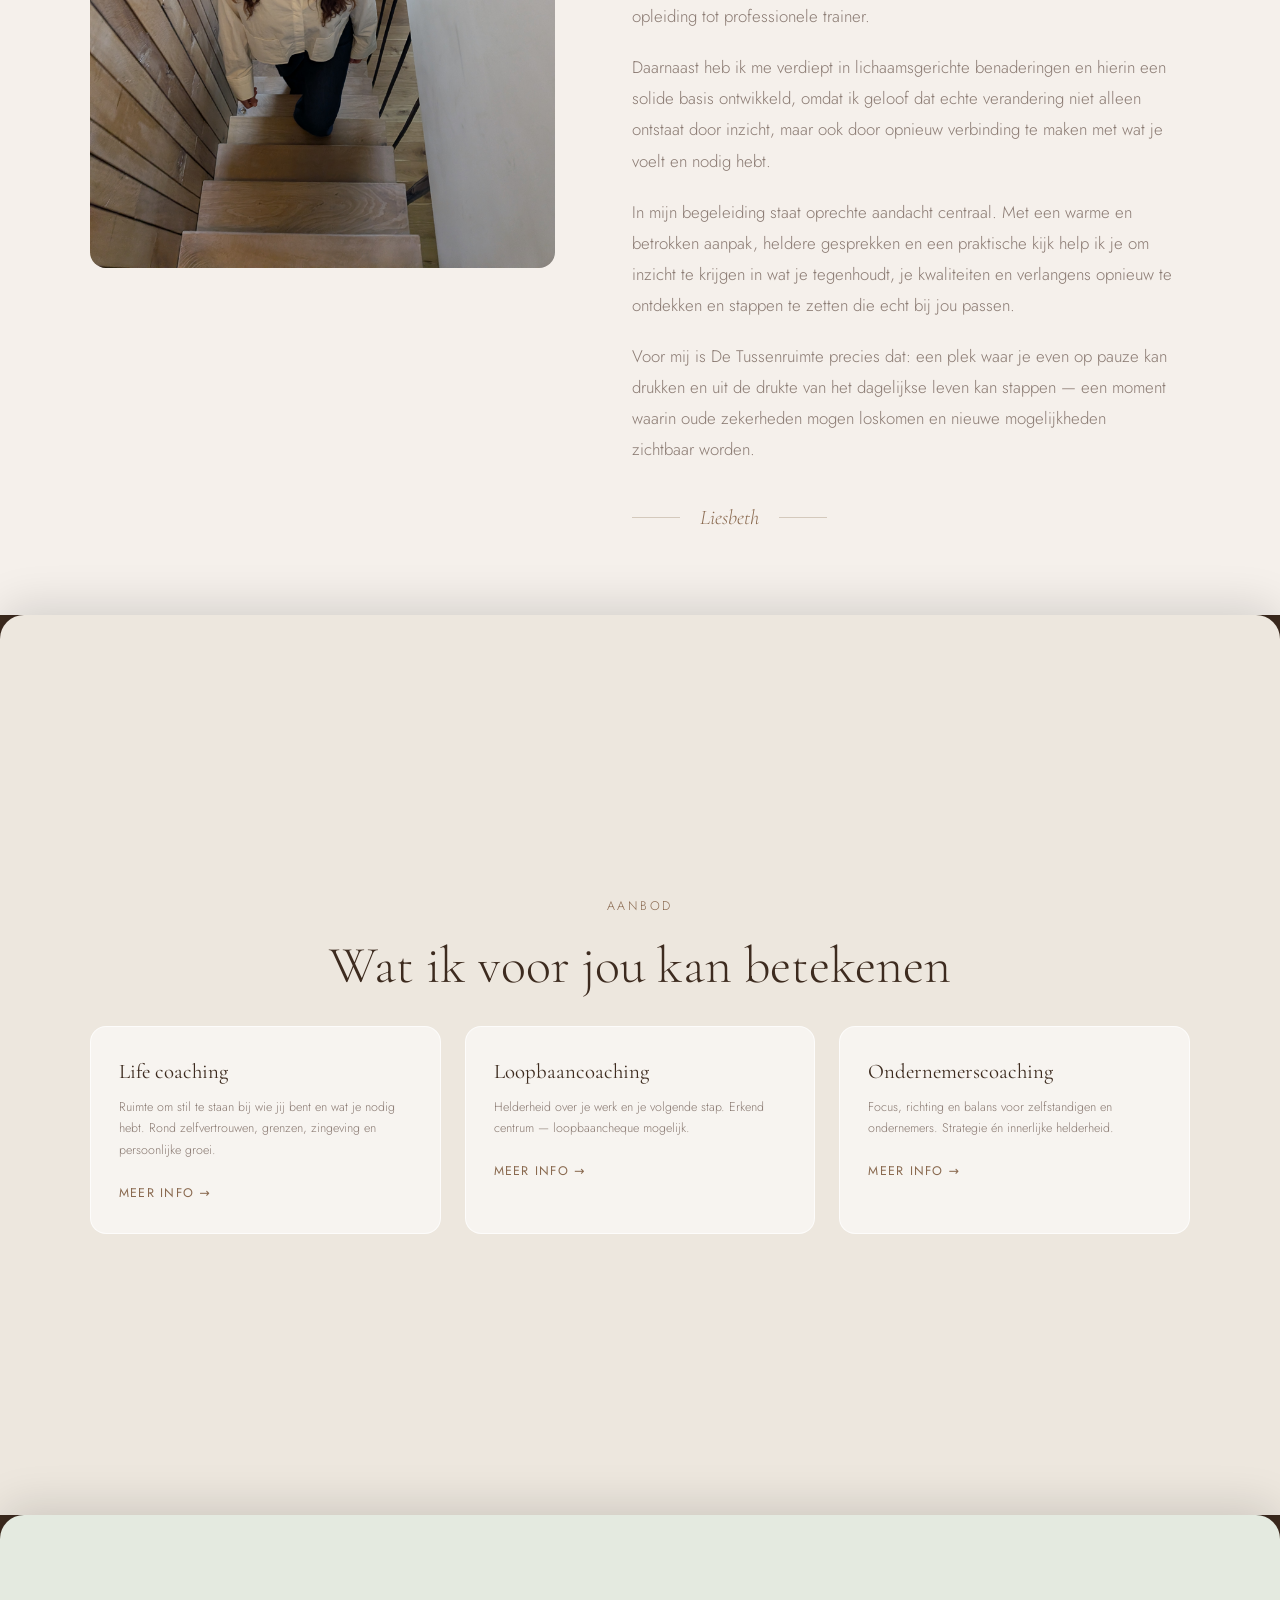
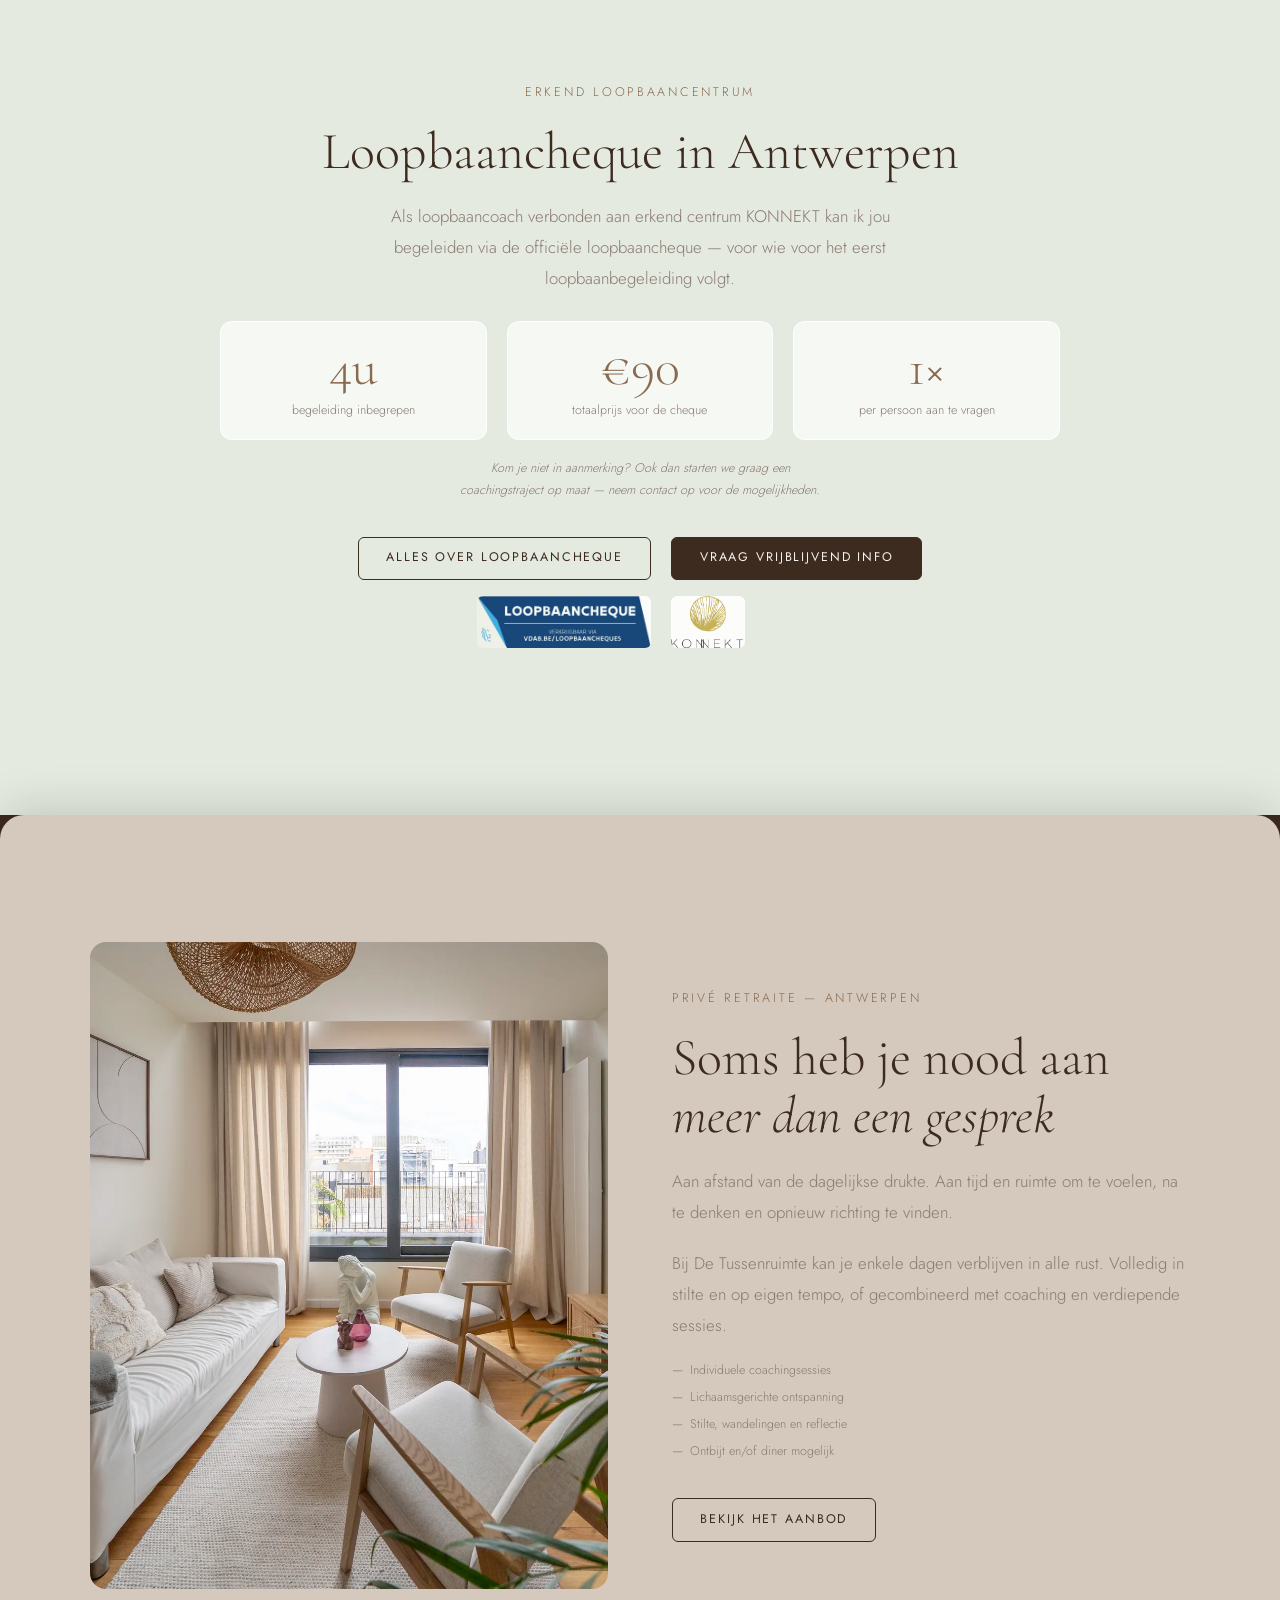
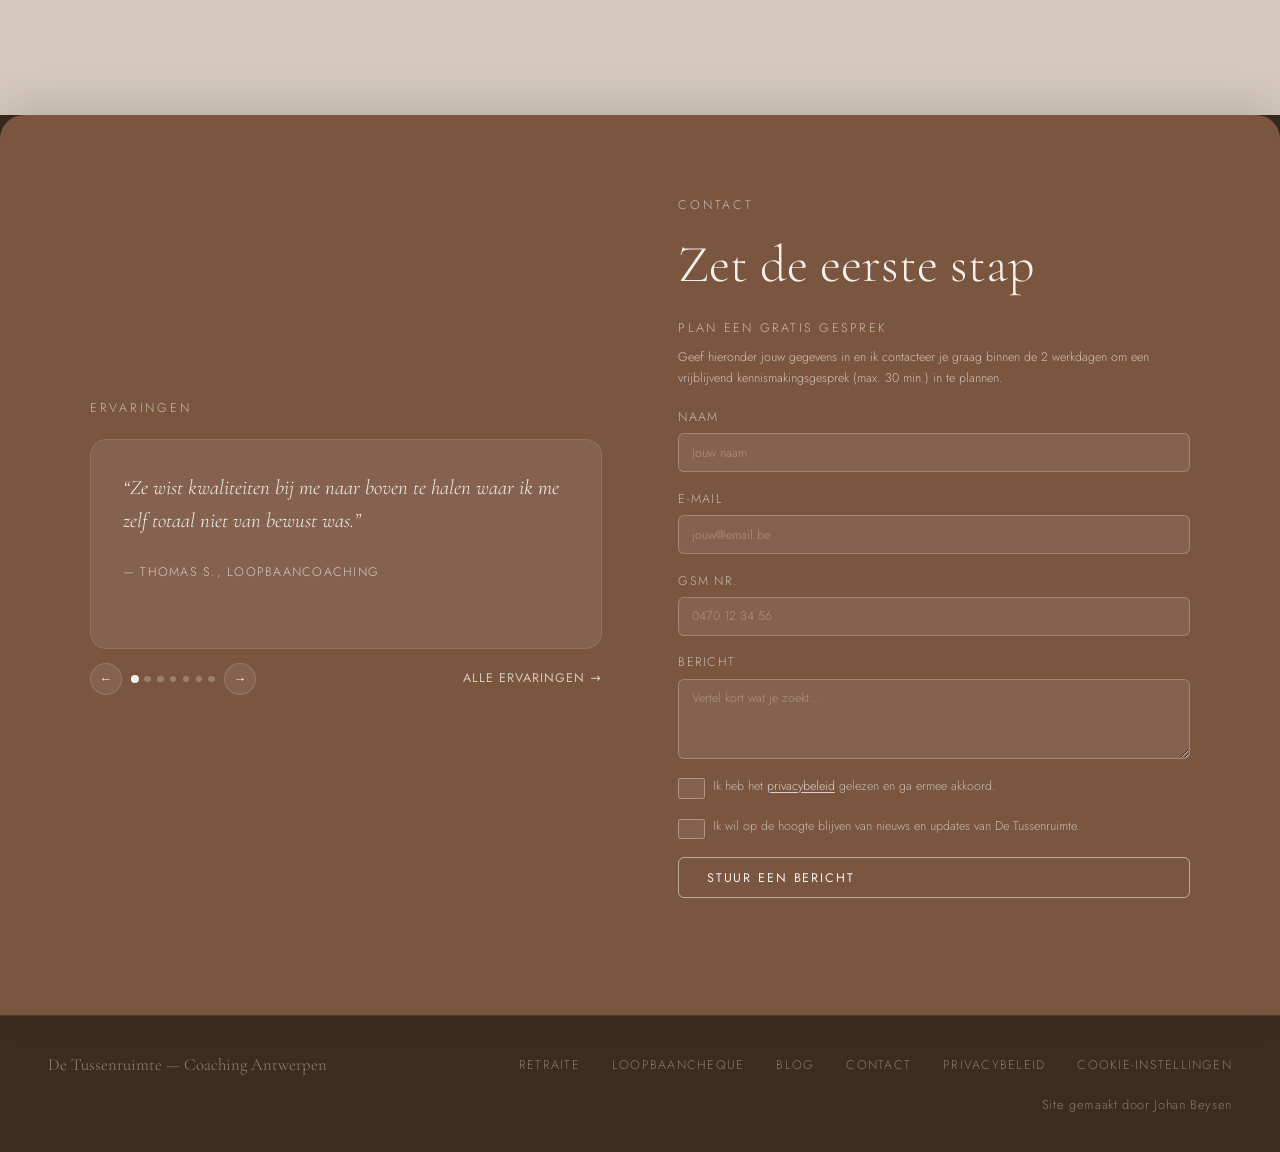
==== commit 5d656629: "fixed tag" ====
--- a/index.html
+++ b/index.html
@@ -373,6 +373,7 @@
                             id="gsm"
                             name="gsm"
                             placeholder="0470 12 34 56"
+                            required
                             autocomplete="tel"
                         >
                     </div>
--- a/assets/css/main.css
+++ b/assets/css/main.css
@@ -492,7 +492,7 @@
 .section--diensten  { background-color: var(--clr-sand); }
 .section--cheque    { background-color: var(--clr-sage); }
 .section--retraite  { background-color: var(--clr-stone); }
-.section--contact   { background-color: #7a5540; }
+.section--contact   { background-color: #7a5540; position: relative; height: auto; min-height: 100vh; overflow: visible; justify-content: flex-start; padding-block: clamp(5rem, 9vh, 8rem); }
 
 /* ─── Startpagina: Hero ──────────────────────────────────────────────────── */
 .hero__bg {
